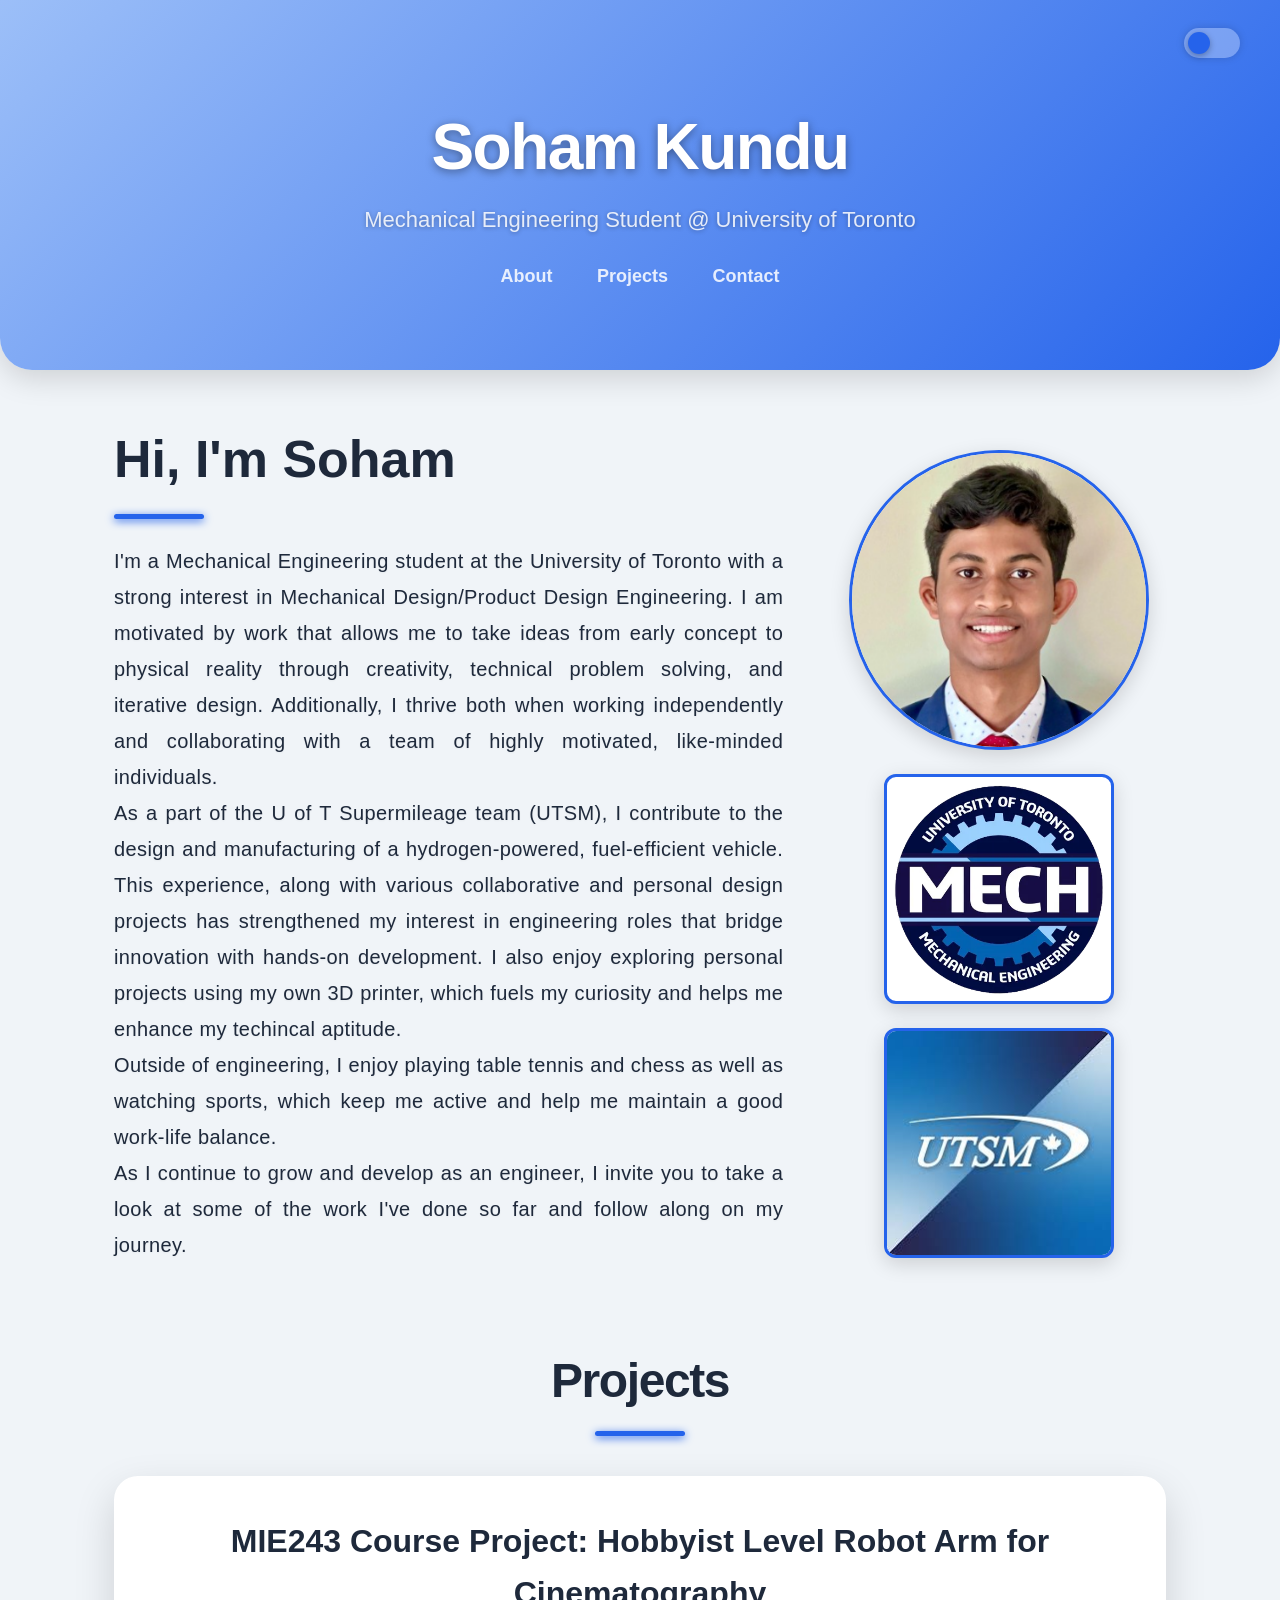
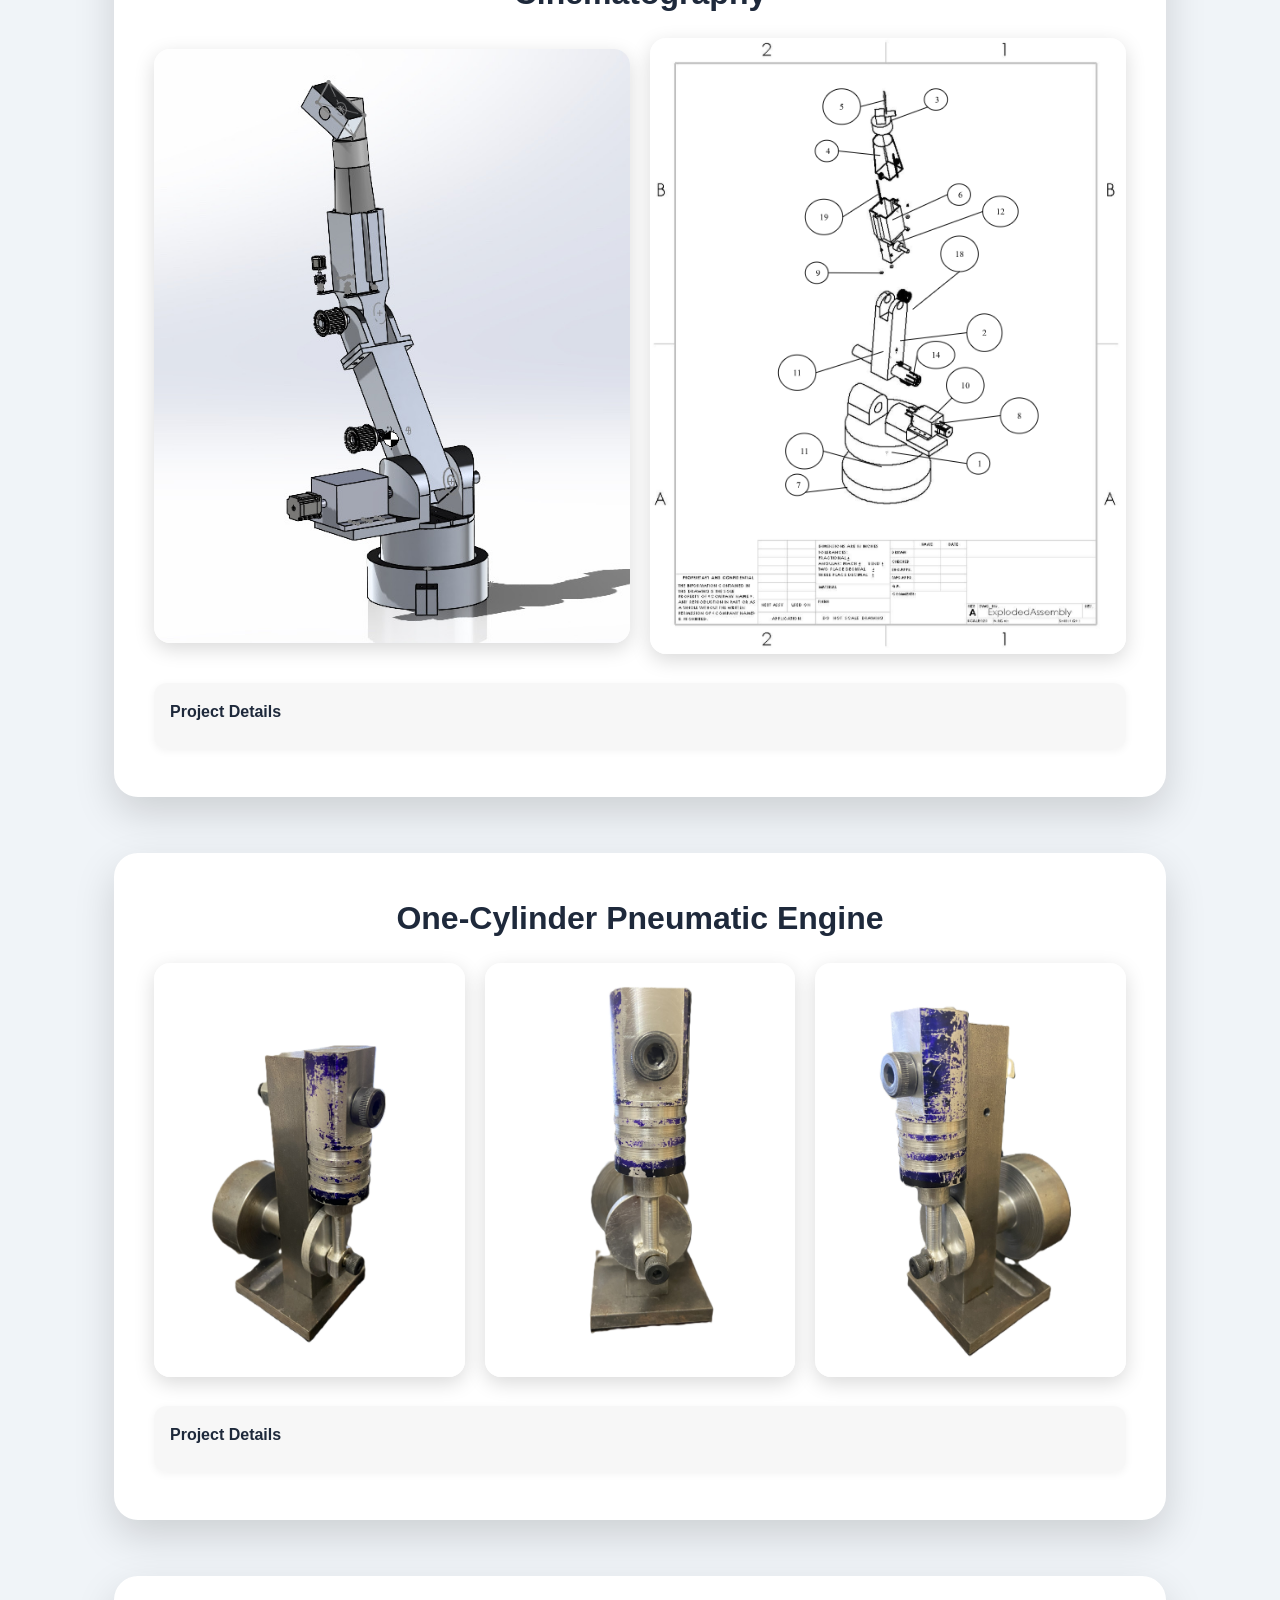
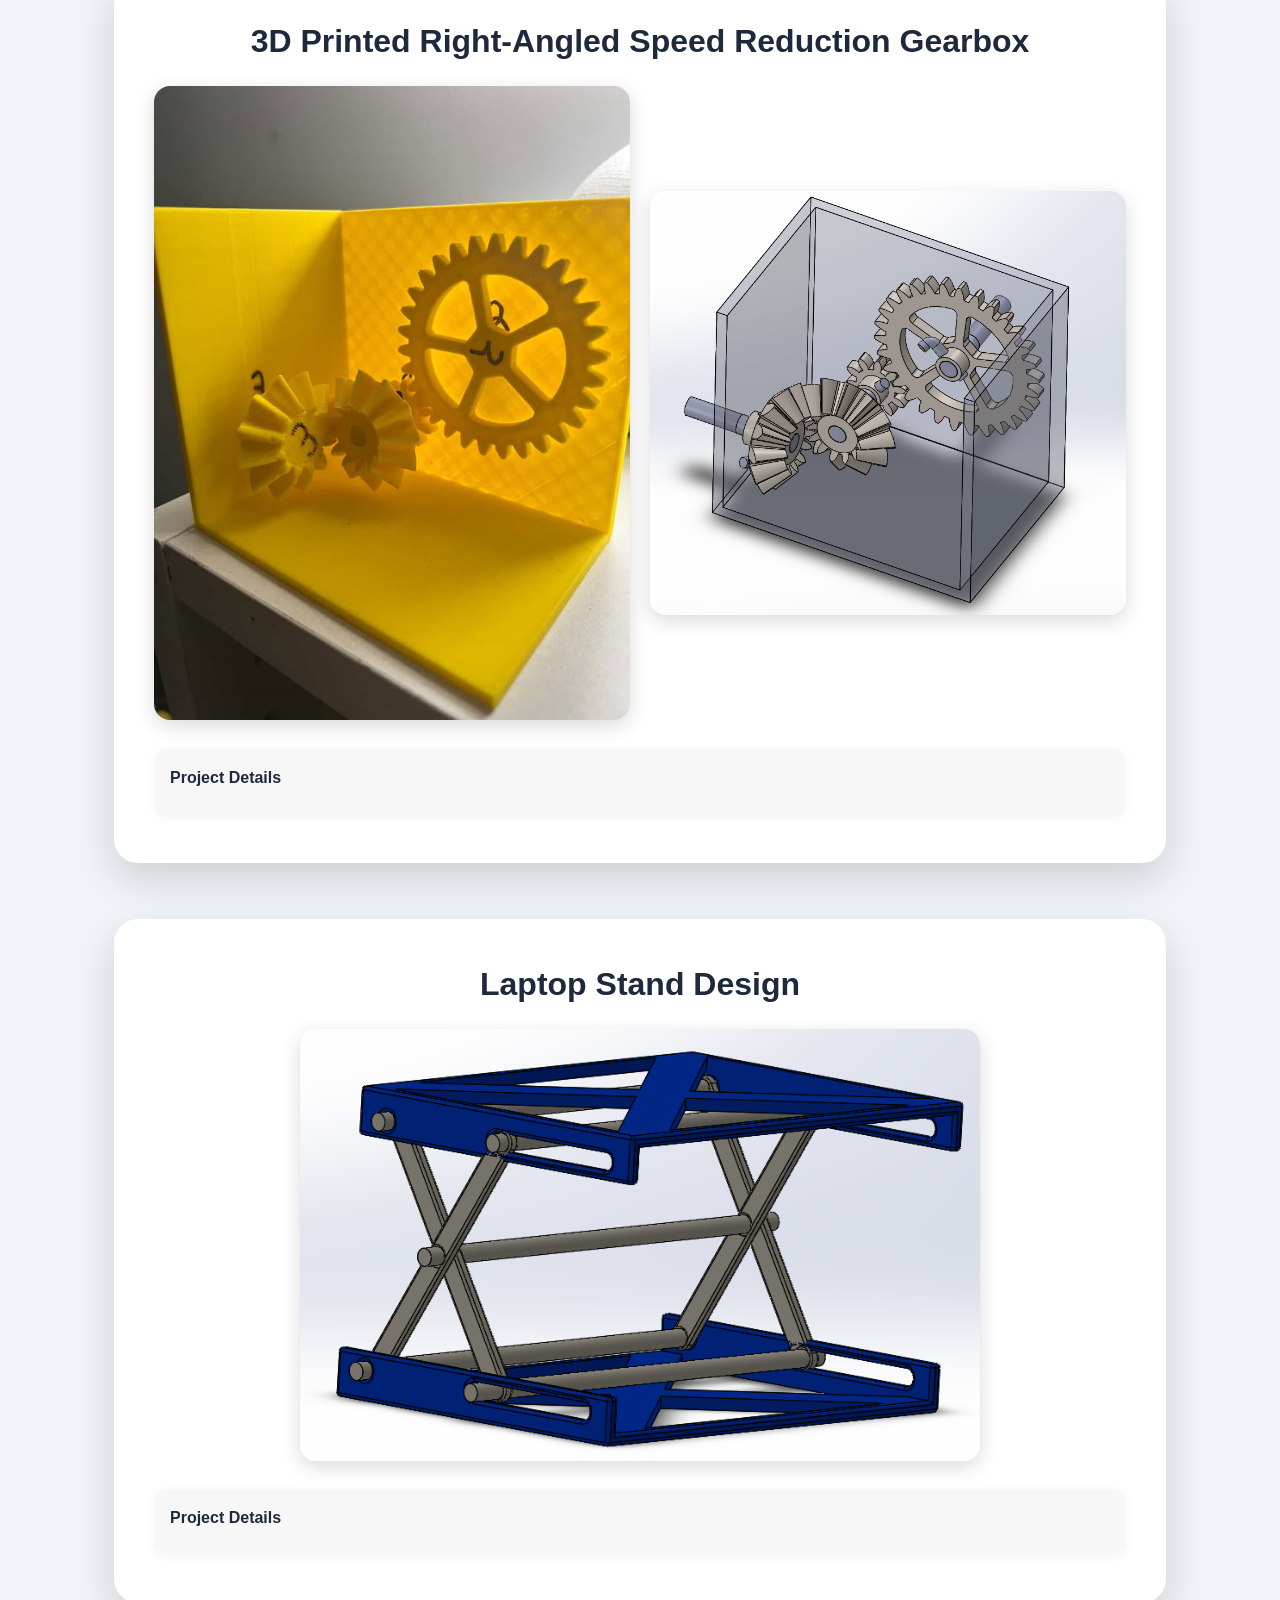
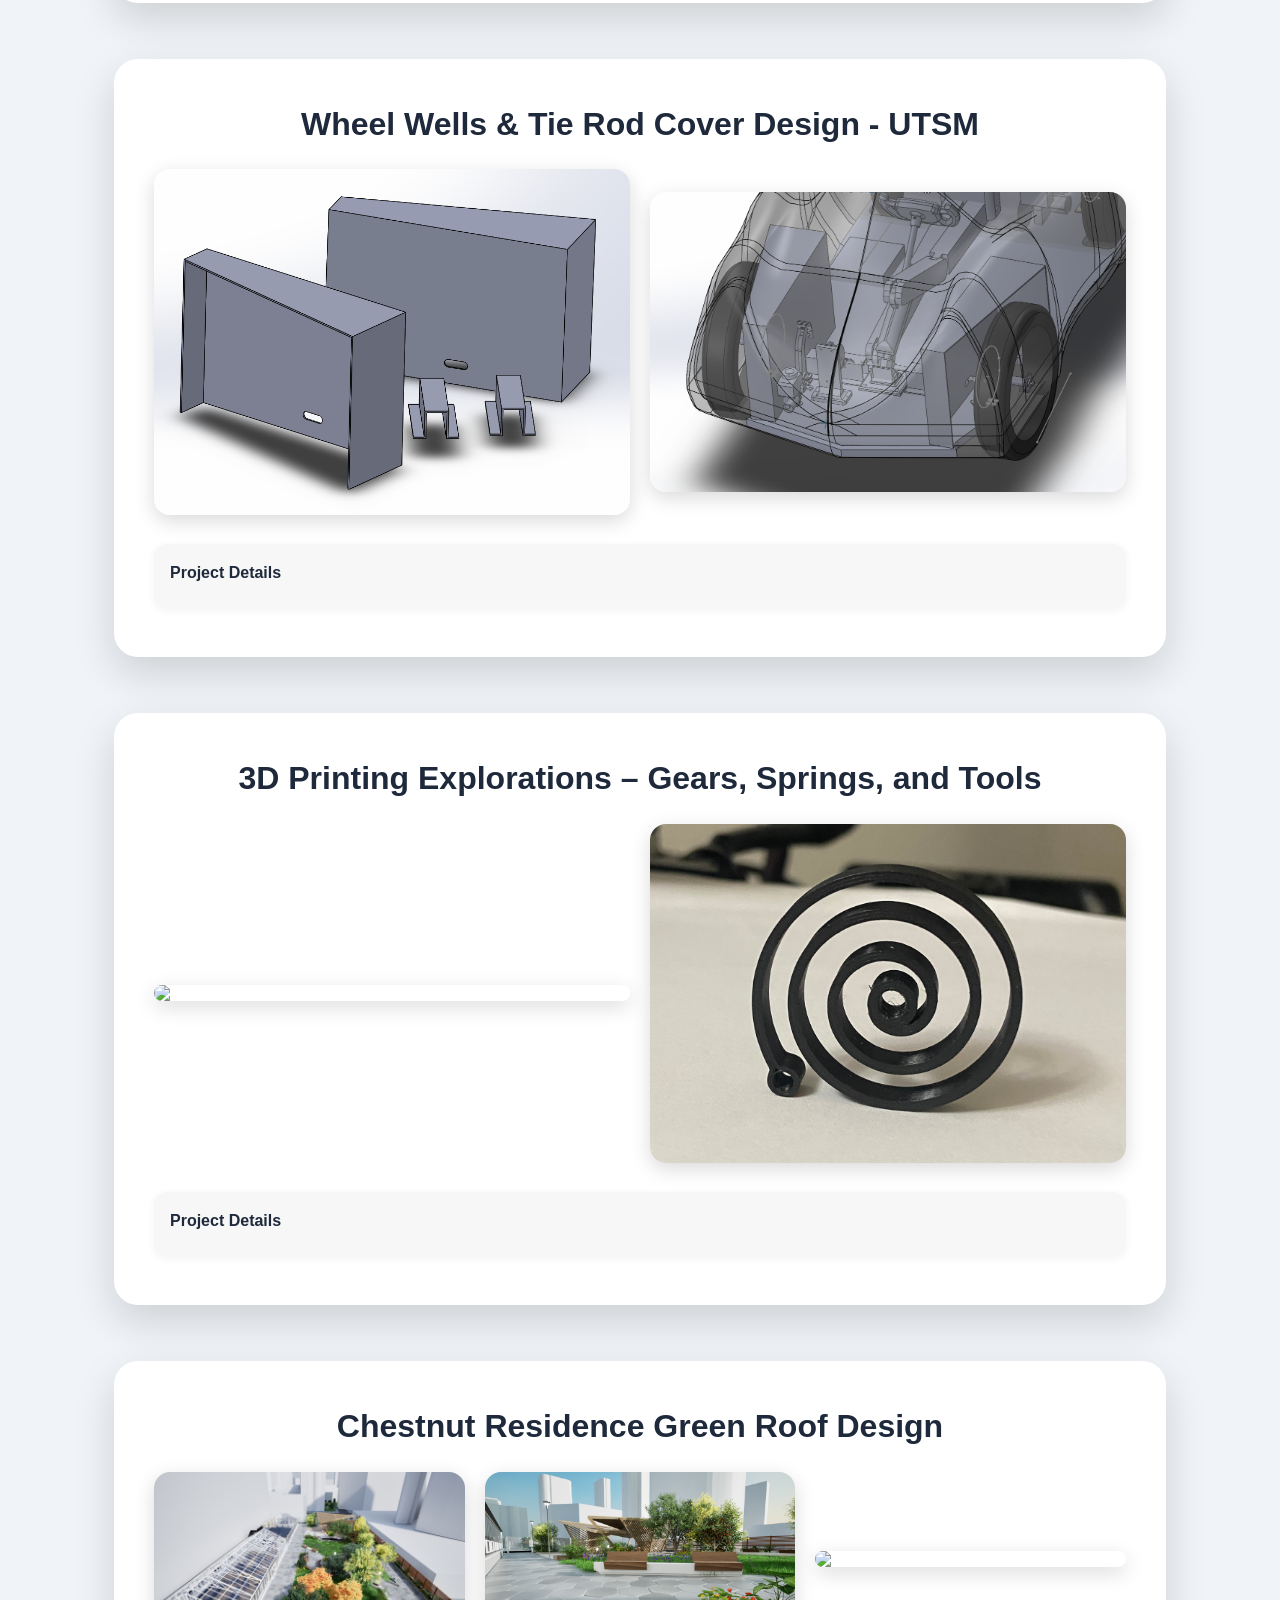
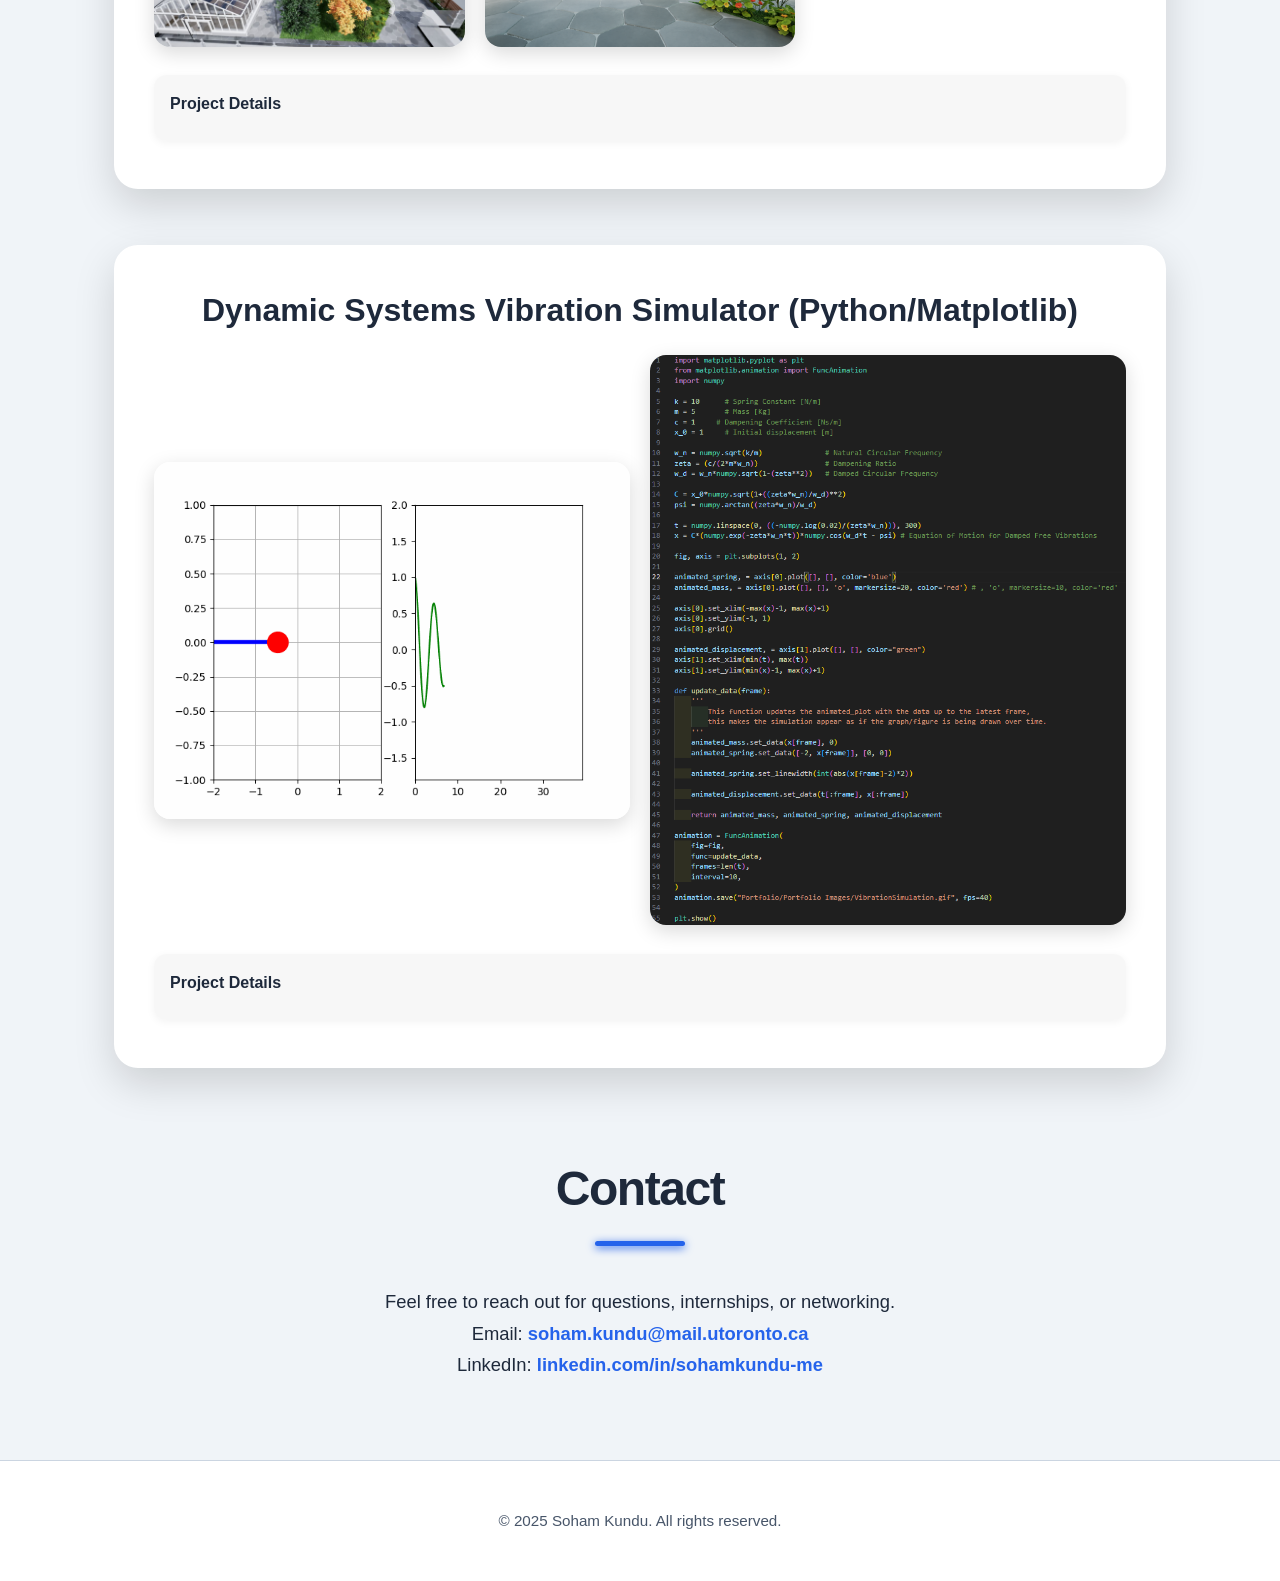
==== index.html @ 810c4c2d "updated descriptions" ====
<!DOCTYPE html>
<html lang="en">
<head>
    <meta charset="UTF-8" />
    <meta name="viewport" content="width=device-width, initial-scale=1" />
    <title>Soham's Portfolio</title>
    <link href="https://fonts.googleapis.com/css2?family=Inter:wght@400;600;700&display=swap"/>
    <link href="/style.css"rel="stylesheet">
</head>
<body>
    <header>
        <div class="toggle-container" role="button" aria-label="Toggle dark mode" tabindex="0" id="themeToggle">
            <div class="toggle-button">
                <div class="toggle-circle"></div>
            </div>
        </div>
        <h1>Soham Kundu</h1>
        <p>Mechanical Engineering Student @ University of Toronto</p>
        <nav>
            <a href="#about" tabindex="1">About</a>
            <a href="#projects" tabindex="2">Projects</a>
            <a href="#contact" tabindex="3">Contact</a>
        </nav>
    </header>

    <main>
        <section id="about">
            <div class="about-container">
                <div class="about-text">
                    <h2>Hi, I'm Soham</h2>
                    <p>
                        I'm a Mechanical Engineering student at the University of Toronto with a strong interest in Mechanical Design/Product Design Engineering. 
                        I am motivated by work that allows me to take ideas from early concept to physical reality through creativity, technical problem solving, and iterative design.
                        Additionally, I thrive both when working independently and collaborating with a team of highly motivated, like-minded individuals.
                    </p>
                    <p>
                        As a part of the U of T Supermileage team (UTSM), I contribute to the design and manufacturing of a hydrogen-powered, fuel-efficient vehicle. 
                        This experience, along with various collaborative and personal design projects has strengthened my interest in engineering roles that bridge innovation with hands-on development. 
                        I also enjoy exploring personal projects using my own 3D printer, which fuels my curiosity and helps me enhance my techincal aptitude.
                    </p>
                    <p>
                        Outside of engineering, I enjoy playing table tennis and chess as well as watching sports, which keep me active and help me maintain a good work-life balance.
                    </p>
                    <p>
                        As I continue to grow and develop as an engineer, I invite you to take a look at some of the work I've done so far and follow along on my journey.
                    </p>
                </div>
                <div class="about-image">
                    <div class="image-frame circular">
                        <img src="/Portfolio Images/ProfilePic.png">
                    </div>
                    <div class="image-frame square">
                        <img src="/Portfolio Images/Uoft_IMG.jpg">
                    </div>
                    <div class="image-frame square2">
                        <img src="/Portfolio Images/UTSM_Logo.jpg">
                    </div>
                </div>
            </div>
        </section>

        <section id="projects">
            <h2 class="section-title">Projects</h2>

            <article class="project">
                <h3>MIE243 Course Project: Hobbyist Level Robot Arm for Cinematography</h3>
                <!-- <h4 class="unfinshedProjects">(Work in Progress)</h4> -->
                <div class="project-images">
                    <img src="/Portfolio Images/RoboticArmCAD.JPG">
                    <img src="Portfolio Images/RoboticArm_AssemblyDrawing.png">
                </div>
                <details>
                    <summary>Project Details</summary>
                    <p>
                        This course project involved the complete conceptual development of a long-reach robotic arm designed for beginner cinematographers. Our team of five mechanical engineering students followed a full engineering design process that included benchmarking, specification development, concept generation, and analytical evaluation. During benchmarking, the team examined more than ten commercial robotic camera systems. We compared quantitative performance factors such as reach, payload, operating speed, and assembled weight. This work guided the creation of engineering specifications that included a minimum reach of 1.5 meters, a payload range of 3 to 7 kilograms, an assembled mass under 100 kilograms, an assembly time under 45 minutes, and a cost limit of 3000 dollars. These requirements ensured that the project remained realistic for our skill level and accessible for the intended user group.
                        <br><br>
                        With clear specifications in place, the team generated four candidate mechanical architectures that used different mechanical approaches. These approaches included belt drives, planetary gearboxes, linear actuators, telescoping arm segments, and wrist structures with gimbal-type joints. Each design was modeled and refined through torque calculations, mass estimation, and basic motion analysis. Joint 1 required a 75:1 planetary gearbox that provided 195 newton-meters of output torque. This value produced an angular acceleration of 5.9 radians per second squared for the 86.7 kilogram base. Joint 2 needed 450 newton-meters of torque after gearbox reduction to rotate a 36.9 kilogram arm segment with a moment of inertia of about 83 kilogram meter squared. Linear actuator requirements were also calculated using lead screw mechanics to confirm that the actuators could extend smoothly under load. These analytical steps allowed the team to identify which design elements were feasible within the cost and performance limits.
                        <br><br>
                        To select the final design, the team created a weighted Pugh Matrix that compared all four concepts to a benchmark robot. The comparison used criteria such as degrees of freedom, reach, payload capacity, motion speed, cost, weight, and assembly difficulty. Candidate Design 2 ranked the highest with a total score of plus six because it offered the best balance of reach, stability, portability, and cost performance. The final design combined the strongest elements from all concepts. It used the two-axis base and coordinated belt-driven joints from Design 2, the linear actuator arrangement from Designs 3 and 4, and lightweight brushless motors at the wrist to achieve precise camera control. The resulting six-joint structure supported more than 1.5 meters of reach and carried a 3 to 7 kilogram payload while remaining compatible with common household power.
                        <br><br>
                        Completing this project helped me progress toward the career goals described in the introduction. I want to work in fields that connect robotics, mechanical design, and real engineering applications. This project supported those goals by giving me experience with system-level design, mechanical analysis, component selection, and structured decision making. Designing a robotic arm from the ground up strengthened my ability to solve complex engineering problems and improved my teamwork and communication skills. These abilities are essential for future work in robotics and in broader engineering design roles.
                    </p>
                </details>
            </article>

            <article class="project">
                <h3>One-Cylinder Pneumatic Engine</h3>
                <div class="project-images">
                    <img src="/Portfolio Images/OneCylinderPneumaticEngine.jpg">
                    <img src="/Portfolio Images/OneCylinderPneumaticEngine_View2.jpg">
                    <img src="/Portfolio Images/OneCylinderPneumaticEngine_View3.jpg">
                </div>
                <details>
                    <summary>Project Details</summary>
                    <p>
                        I built a one-cylinder pneumatic engine as a precision machining and assembly project, which reflects my passion for mechanical design and turning conceptual ideas into functional products. 
                        For this project, I manufactured eight aluminum and steel components to professional engineering drawings using a manual mill, lathe, and drill press. 
                        The parts were finished to ±0.001 in tolerances and 32 µin Ra surfaces. 
                        They were then assembled with careful alignment and sealing techniques that were verified using dial indicators and micrometers. 
                        The completed engine was tested under 40–100 psi compressed air. It achieved stable operation at roughly 1,200 RPM and demonstrated airtight performance, smooth motion, and overall mechanical reliability. 
                        This project strengthened my interest in engineering roles that combine creative design with hands-on development.
                    </p>
                </details>
            </article>

            <article class="project">
                <h3>3D Printed Right-Angled Speed Reduction Gearbox</h3>
                <div class="project-images">
                    <img src="/Portfolio Images/Gearbox_3Dprinted.JPG">
                    <img src="/Portfolio Images/Gearbox_CAD.png">
                </div>
                <details>
                    <summary>Project Details</summary>
                    <p>
                        For this project, I worked as part of a four-person Mechanical Engineering team to design and build a fully 3D printed right angle gearbox that achieved a minimum 3:1 speed reduction. 
                        The input and output shafts had intersecting axes of rotation, and the design ensured smooth power transmission, proper gear meshing, and a compact and easy-to-assemble layout. 
                        I contributed to the mechanical design, created professional engineering drawings, and produced detailed design documentation to clearly communicate our decisions, calculations, and manufacturing considerations. 
                        After finalizing the base configuration, I added an offset between the input and output shafts to better replicate the functionality of the original part and expand the capabilities of the design. The completed gearbox was successfully 3D printed, assembled, and tested. 
                        It demonstrated reliable performance and validated the effectiveness of our collaborative design approach.
                    </p>
                </details>
            </article>

            <article class="project">
                <h3>Laptop Stand Design</h3>
                <!-- <h4 class="unfinshedProjects">(Work in Progress)</h4> -->
                <div class="project-images">
                    <img src="/Portfolio Images/LaptopStand_Concept.png">
                    <!-- <img src=".png"> -->
                </div>
                <details>
                    <summary>Project Details</summary>
                    <p>
                        For this project, I designed an adjustable laptop stand with the goal of improving ergonomics and usability while keeping the structure lightweight and efficient to manufacture. 
                        I created the CAD model in SolidWorks and optimized the geometry to provide strength and stability while minimizing material usage. 
                        The stand includes a slot and sliding mechanism that allows adjustment to different heights. This ensures flexibility of use while maintaining airflow around the laptop. 
                        I carefully defined tolerances for the sliding components to ensure smooth motion and precise fit, taking 3D printing constraints into account. 
                        The next steps for this project include optimizing the design for my printer’s build volume, running FEA simulations to assess performance under load, and adding grooves to the slot mechanism to prevent unintentional collapse.
                    </p>
                </details>
            </article>

            <article class="project">
                <h3>Wheel Wells & Tie Rod Cover Design - UTSM</h3>
                <div class="project-images">
                    <img src="/Portfolio Images/UTSM-WheelWells-TieRodCovers_IMG.png">
                    <img src="/Portfolio Images/In-Car_UTSM-WheelWells-TieRodCovers_IMG.png">
                </div>
                <details>
                    <summary>Project Details</summary>
                    <p>
                        As part of the University of Toronto Supermileage Team’s Mechanical team, I designed two aerodynamic wheel wells and two tie rod covers and integrated them into the full CAD assembly in SolidWorks. 
                        I measured the available space for these components in SolidWorks and accounted for their full range of motion to ensure that the design covered the wheels and tie rods throughout every stage of a turn. 
                        My focus was on meeting regulatory requirements while maintaining proper clearances and alignment within the larger assembly. 
                        This process improved the structural fit of the design and supported the aerodynamic efficiency of the vehicle. 
                        It also gave me meaningful experience working with large-scale CAD models and collaborating within a complex design workflow.
                    </p>
                </details>
            </article>

            <article class="project">
                <h3>3D Printing Explorations – Gears, Springs, and Tools</h3>
                <div class="project-images">
                    <img src="/Portfolio Images/3D-printed-Gears.png">
                    <img src="/Portfolio Images/3D-printed-spiral-spring.png">
                </div>
                <details>
                    <summary>Project Details</summary>
                    <p>
                        This project is an ongoing exploration of <b>3D printing</b> as I familiarize myself with my first <b>printer</b>. To build a foundation, I have been creating a variety of <b>sample parts</b> for <b>learning</b> and <b>testing</b> purposes, which has helped me better understand <b>tolerancing</b>, <b>slicer settings</b>, and how parameters such as <b>infill density</b> and <b>layer height</b> affect <b>print time</b>.
                    </p>
                    <p>
                        One of my first test parts was a <b>spiral spring</b>, which I used to study the <b>flexibility of PLA</b> and evaluate how easily printed parts can bend. This experiment will help me optimize future <b>spring designs</b>. I also designed and printed a simple <b>spur gear mechanism</b> to understand how <b>tolerancing in SolidWorks</b> translates into physical parts. Using a <b>0.3 mm tolerance</b>, I found that the larger gear fit the base more smoothly than the smaller one, likely because the <b>printer nozzle</b> had to make sharper turns during the smaller gear’s print. After lightly filing the base, the smaller gear achieved the same smooth motion as the larger one.
                    </p>
                    <p>
                        These early projects have given me valuable insights into both the technical and practical aspects of <b>additive manufacturing</b>, and this section will continue to grow as I print more <b>complex parts</b> and experiment with new ideas.
                    </p>
                </details>
            </article>

            <!-- <article class="project">
                <h3>Exploring Simulation Software - SolidWorks Simulations</h3>
                <div class="project-images">
                    <img src=".png">
                    <img src=".png">
                </div>
                <details>
                    <summary>Project Details</summary>
                    <p>
                        Lorem ipsum dolor sit amet, consectetur adipiscing elit. Vestibulum scelerisque dolor id sem vehicula, nec congue lorem viverra. Nam in bibendum mauris. Morbi placerat velit quis lorem gravida, id imperdiet mauris egestas. Morbi varius sodales tortor, vitae fermentum erat lobortis ut. Curabitur fringilla id justo non tincidunt. Proin condimentum purus at sem luctus, et pretium ligula congue. Cras ultricies sagittis justo, ac condimentum eros commodo at. Vivamus tincidunt justo vitae porttitor pretium. Integer sed finibus quam.
                    </p>
                </details>
            </article> -->

            <article class="project">
                <h3>Chestnut Residence Green Roof Design</h3>
                <div class="project-images">
                    <img src="/Portfolio Images/ESP2_CAD_Design.jpg">
                    <img src="/Portfolio Images/ESP2_CAD_Design2.png">
                    <img src="/Portfolio Images/ESP2_CAD_Design3.png">
                </div>
                <details>
                    <summary>Project Details</summary>
                    <p>
                        The <b>Hanging Gardens of Chestnut</b> was a conceptual <b>green roof design</b> for the 3rd-floor rooftop of <b>Chestnut Residence</b>, a dorm with over 1,100 students. 
                        The goal was to make the rooftop a safe, welcoming, and visually appealing space that could be used year-round, while also improving <b>energy efficiency</b> by reducing <b>heat loss</b>. 
                        This redesign was projected to save about <b>$12,000 annually</b> on HVAC costs, giving the client a 0.5% to 2% return on investment.
                    </p>
                    <p>
                        I worked with a team of five engineers, and together we spent countless hours researching, modeling, and evaluating over 50 design concepts using <b>Excel</b> and <b>AutoCAD</b>. 
                        After narrowing them down, we developed a high-feasibility <b>green roof plan</b> that balanced both functionality and efficiency.
                    </p>
                    <p>
                        My role also involved conducting client interviews and technical scoping sessions to make sure we captured the client’s vision. 
                        I helped turn those insights into a detailed <b>70+ page concept design specification</b> that fit within the budget and code requirements. 
                        Finally, I presented our proposal, along with a slide deck, to the Engineering Manager and department executives, and our design was approved to move forward into the <b>implementation feasibility study</b>.
                    </p>
                    <p class="projectDate">
                        This project was completed in:  April 2025
                    </p>
                </details>
            </article>

            <article class="project">
                <h3>Dynamic Systems Vibration Simulator (Python/Matplotlib)</h3>
                <div class="project-images">
                    <img src="/Portfolio Images/VibrationSimulation.gif">
                    <img src="/Portfolio Images/VibrationSimulationCode.png">
                </div>
                <details>
                    <summary>Project Details</summary>
                    <p>
                        The first-year <b>Dynamics</b> course taught me more than just the fundamentals of physics behind moving objects. 
                        After learning about moving particles, systems of particles, rigid bodies, and linkages, I found <b>vibrations</b> particularly intriguing. 
                        Although this was an exciting new concept, I struggled to visualize the connection between vibrations and <b>differential equations</b>, specifically how vibrations are modeled using them. 
                        I realized that my understanding of the material would improve if I had a program where I could manipulate different conditions and variables of a vibration and see both a visual representation of the motion and the differential equation that describes it. 
                        After some research, I came across a few resources where others had created similar tools. Inspired by those, I developed an <b>animation</b> using <b>Matplotlib</b> and <b>Python</b>, where I can input a differential equation and see both a vibrating particle on a spring and a simultaneous graph of the equation.
                    </p>    
                    <p>
                        Since this provides a basic understanding of simple vibrations involving only one spring, my next step for the project would be to expand it to more advanced scenarios, such as multiple springs positioned at different angles. 
                        Adding this feature, where vibrations are influenced by several sources and factors, would allow users to explore more complex problems and support deeper learning about vibrations and differential equations.
                    </p>
                    <p class="projectDate">This project was completed in:  March 2025</p>
                </details>
            </article>

        </section>

        <section class="contact" id="contact">
            <h2 class="section-title">Contact</h2>
            <p>Feel free to reach out for questions, internships, or networking.</p>
            <p>Email: <a href="mailto:soham.kundu@mail.utoronto.ca">soham.kundu@mail.utoronto.ca</a></p>
            <p>LinkedIn: <a href="https://www.linkedin.com/in/sohamkundu-me" target="_blank">linkedin.com/in/sohamkundu-me</a></p>
        </section>
    </main>

    <footer>
        <p>&copy; 2025 Soham Kundu. All rights reserved.</p>
    </footer>

    <script src="scripts.js"></script>
</body>
</html>
---- style.css ----
html {
    scroll-behavior: smooth;
}

:root {
    --bg: #f0f4f8;
    --text: #1e293b;
    --card-bg: #ffffff;
    --header-bg: linear-gradient(135deg, #9cbff8, #2563eb);
    --subtext: #475569;
    --border: #cbd5e1;
    --accent: #2563eb;
    --shadow: rgba(0, 0, 0, 0.15);
}

[data-theme="dark"] {
    --bg: #0f172a;
    --text: #e0e7ff;
    --card-bg: #1e293b;
    --header-bg: linear-gradient(135deg, #2563eb, #001a55);
    --subtext: #94a3b8;
    --border: #334155;
    --accent: #60a5fa;
    --shadow: rgba(0, 0, 0, 0.6);
}

* {
    box-sizing: border-box;
    margin: 0;
    padding: 0;
}

body {
    font-family: 'Inter', sans-serif;
    background: var(--bg);
    color: var(--text);
    transition: background 0.3s ease, color 0.3s ease;
    line-height: 1.6;
    min-height: 100vh;
    display: flex;
    flex-direction: column;
}

header {
    background: var(--header-bg);
    padding: 6rem 2rem 5rem;
    text-align: center;
    position: relative;
    box-shadow: 0 8px 30px var(--shadow);
    border-bottom-left-radius: 2rem;
    border-bottom-right-radius: 2rem;
    color: #ffffff;
}

header h1 {
    font-size: 4rem;
    font-weight: 900;
    letter-spacing: -1.5px;
    margin-bottom: 0.25rem;
    text-shadow: 0 2px 10px rgba(0,0,0,0.4);
}

header p {
    font-size: 1.375rem;
    font-weight: 500;
    color: rgba(255,255,255,0.85);
    text-shadow: 0 1px 4px rgba(0,0,0,0.3);
    margin-bottom: 1.5rem;
}

.toggle-container {
    position: absolute;
    top: 1.75rem;
    right: 2.5rem;
    user-select: none;
}

.toggle-button {
    width: 56px;
    height: 30px;
    background: rgba(255,255,255,0.3);
    border-radius: 9999px;
    display: flex;
    align-items: center;
    padding: 4px;
    cursor: pointer;
    transition: background 0.3s;
    box-shadow: 0 0 8px rgba(0,0,0,0.15);
    position: relative;
}

.toggle-button:hover {
    background: rgba(255,255,255,0.45);
}

.toggle-circle {
    width: 22px;
    height: 22px;
    background: var(--accent);
    border-radius: 50%;
    transition: transform 0.4s cubic-bezier(0.4, 0, 0.2, 1);
    box-shadow: 0 2px 6px rgba(0,0,0,0.3);
}

[data-theme="dark"] .toggle-circle {
    transform: translateX(26px);
    background: #93c5fd;
    box-shadow: 0 0 10px #93c5fd;
}

nav {
    text-align: center;
    margin-top: 1rem;
    user-select: none;
}

nav a {
    margin: 0 1.25rem;
    color: rgba(255,255,255,0.85);
    font-weight: 600;
    font-size: 1.125rem;
    text-decoration: none;
    position: relative;
    padding-bottom: 4px;
    transition: color 0.3s;
}

nav a::after {
    content: '';
    position: absolute;
    width: 0;
    height: 3px;
    bottom: 0;
    left: 0;
    background: var(--accent);
    transition: width 0.3s ease;
    border-radius: 2px;
}

nav a:hover,
nav a:focus {
    color: #fff;
}

nav a:hover::after, nav a:focus::after {
    width: 100%;
}

main {
    flex-grow: 1;
    max-width: 1100px;
    margin: 3rem auto 5rem;
    padding: 0 1.5rem;
    width: 100%;
}

section {
    margin-bottom: 5rem;
}

.section-title {
    font-size: 3rem;
    font-weight: 900;
    margin-bottom: 2.5rem;
    text-align: center; /* Projects titles stay centered */
    color: var(--text);
    position: relative;
    letter-spacing: -0.03em;
}

.section-title::after {
    content: '';
    display: block;
    width: 90px;
    height: 5px;
    background: var(--accent);
    margin: 0.75rem auto 0;
    border-radius: 3px;
    box-shadow: 0 2px 8px var(--accent);
}

#about p {
    max-width: 1500px;
    margin: 0 auto;
    font-size: 1.25rem;
    line-height: 1.8;
    color: var(--text);
    letter-spacing: 0.02em;
    text-align: justify;
    text-shadow: 0 1px 2px rgba(0,0,0,0.05);
    font-weight: 500;
    transition: color 0.3s ease;
}

[data-theme="dark"] #about p {
    color: var(--subtext);
    text-shadow: none;
}

/* Hi, I'm Soham About Section */
.about-container {
    display: flex;
    gap: 3rem;
    align-items: flex-start;
    flex-wrap: wrap;
    max-width: 1200px;
    margin: 0 auto 5rem;
}

.about-text {
    flex: 2;
    min-width: 300px;
}

.about-text h2 {
    font-size: 3.25rem; /* Prominent title */
    font-weight: 900;
    margin-bottom: 1.5rem;
    text-align: left; /* Left-align on desktop */
    color: var(--text);
}

/* Keep blue bar under this title */
.about-text h2::after {
    content: '';
    display: block;
    width: 90px;
    height: 5px;
    background: var(--accent);
    margin: 0.75rem 0 0;
    border-radius: 3px;
    box-shadow: 0 2px 8px var(--accent);
}

.about-image {
    flex: 1;
    min-width: 250px;
    display: flex;
    flex-direction: column;
    align-items: center;
    gap: 1.5rem; /* space between circular and square frames */
    margin-top: 2rem; /* move frames slightly lower */
}

.image-frame {
    width: 100%;
    max-width: 300px;
    aspect-ratio: 1 / 1;
    background-color: var(--card-bg);
    border: 3px solid var(--accent);
    display: flex;
    justify-content: center;
    align-items: center;
    text-align: center;
    color: var(--subtext);
    font-weight: bold;
    box-shadow: 0 6px 20px var(--shadow);
    overflow: hidden;
}

/* Circular frame */
.image-frame.circular {
    border-radius: 50%;
}

.image-frame.circular img{
    width: 122%;
}

/* Square frame */
.image-frame.square {
    border-radius: 12px;
    max-width: 230px;
}

.image-frame.square img{
    width: 95%;
}

.image-frame.square2 {
    border-radius: 12px;
    max-width: 230px;
}

.image-frame.square2 img{
    width: 100%;
}

/* Responsive adjustments */
@media (max-width: 768px) {
    .about-container {
        flex-direction: column;
        gap: 2rem;
    }

    .about-image, .about-text {
        min-width: 100%;
    }

    .about-text h2 {
        text-align: center; /* Centered on mobile */
        font-size: 2.75rem;
    }

    .about-image {
        margin-top: 0;
    }
}

/* Projects */
.project {
    background: var(--card-bg);
    border-radius: 1.5rem;
    box-shadow: 0 16px 40px var(--shadow);
    padding: 2.5rem 2.5rem 3rem;
    margin-bottom: 3.5rem;
    transition: transform 0.3s ease, box-shadow 0.3s ease;
    animation: fadeInUp 0.7s ease forwards;
    opacity: 0;
    transform: translateY(20px);
}

.project:nth-child(1) { animation-delay: 0.1s; }
.project:nth-child(2) { animation-delay: 0.3s; }
.project:nth-child(3) { animation-delay: 0.5s; }

.project:hover {
    transform: translateY(-8px);
    box-shadow: 0 30px 60px var(--shadow);
}

.project h3 {
    font-size: 2rem;
    font-weight: 800;
    margin-bottom: 1.2rem;
    color: var(--text);
    text-align: center; /* Keep project titles centered */
}

@media (max-width: 1024px) {
    .project h3 {
        font-size: 1.75rem;
    }
}

@media (max-width: 768px) {
    .project h3 {
        font-size: 1.5rem;
    }
}

@media (max-width: 480px) {
    .project h3 {
        font-size: 1.25rem;
    }
}

.project p {
    font-size: 1.125rem;
    color: var(--subtext);
    line-height: 1.5;
    margin-bottom: 1.8rem;
}

.project-images {
    display: grid;
    grid-template-columns: repeat(auto-fit, minmax(250px, 1fr));
    gap: 1.25rem;
    margin-bottom: 1.8rem;
    align-items: center;
}

.project-images img {
    width: 100%;
    height: auto;
    border-radius: 1rem;
    object-fit: cover;
    box-shadow: 0 6px 20px var(--shadow);
}

.project-images:has(img:only-child) {
    display: flex;
    justify-content: center;
    align-items: center;
}

.project-images:has(img:only-child) img {
    width: 70%;
    max-width: 800px;
}

.contact {
    text-align: center;
    color: var(--text);
    font-size: 1.15rem;
    max-width: 650px;
    margin: 0 auto;
    line-height: 1.7;
}

.contact a {
    color: var(--accent);
    font-weight: 700;
    text-decoration: none;
    transition: color 0.3s;
}

.contact a:hover, .contact a:focus {
    color: #1e40af;
    text-decoration: underline;
}

footer {
    text-align: center;
    padding: 3rem 1rem;
    font-size: 0.95rem;
    color: var(--subtext);
    border-top: 1px solid var(--border);
    background: var(--card-bg);
    user-select: none;
}

@keyframes fadeInUp {
    to {
        opacity: 1;
        transform: translateY(0);
    }
}

@media (max-width: 768px) {
    header h1 {
        font-size: 2.75rem;
    }
    header p {
        font-size: 1.1rem;
    }
    nav a {
        font-size: 1rem;
        margin: 0 0.8rem;
    }
    .section-title {
        font-size: 2.25rem;
    }
    main {
        margin: 2rem auto 3rem;
        padding: 0 1rem;
    }
}

details {
    cursor: pointer;
    font-size: 1rem;
    background-color: rgba(0, 0, 0, 0.03);
    border-radius: 12px;
    padding: 1rem;
    margin-top: 1rem;
    box-shadow: 0 2px 8px rgba(0, 0, 0, 0.05);
}

[data-theme="dark"] details{
    background-color: #00000045;
    box-shadow: #00000045;
}

[data-theme="dark"] details[open]{
    background-color: #00000045;
}

summary {
    font-weight: 600;
    margin-bottom: 0.5rem;
    list-style: none;
    outline: none;
}

summary::-webkit-details-marker {
    display: none;
}

details[open] {
    background-color: rgba(0, 0, 0, 0.06);
}

.projectDate{
    font-weight: bold;
}

.unfinshedProjects{
    text-align: center;
    font-size: x-large;
    font-weight: bold;
    color: blue;
    margin-bottom: 1%;
}
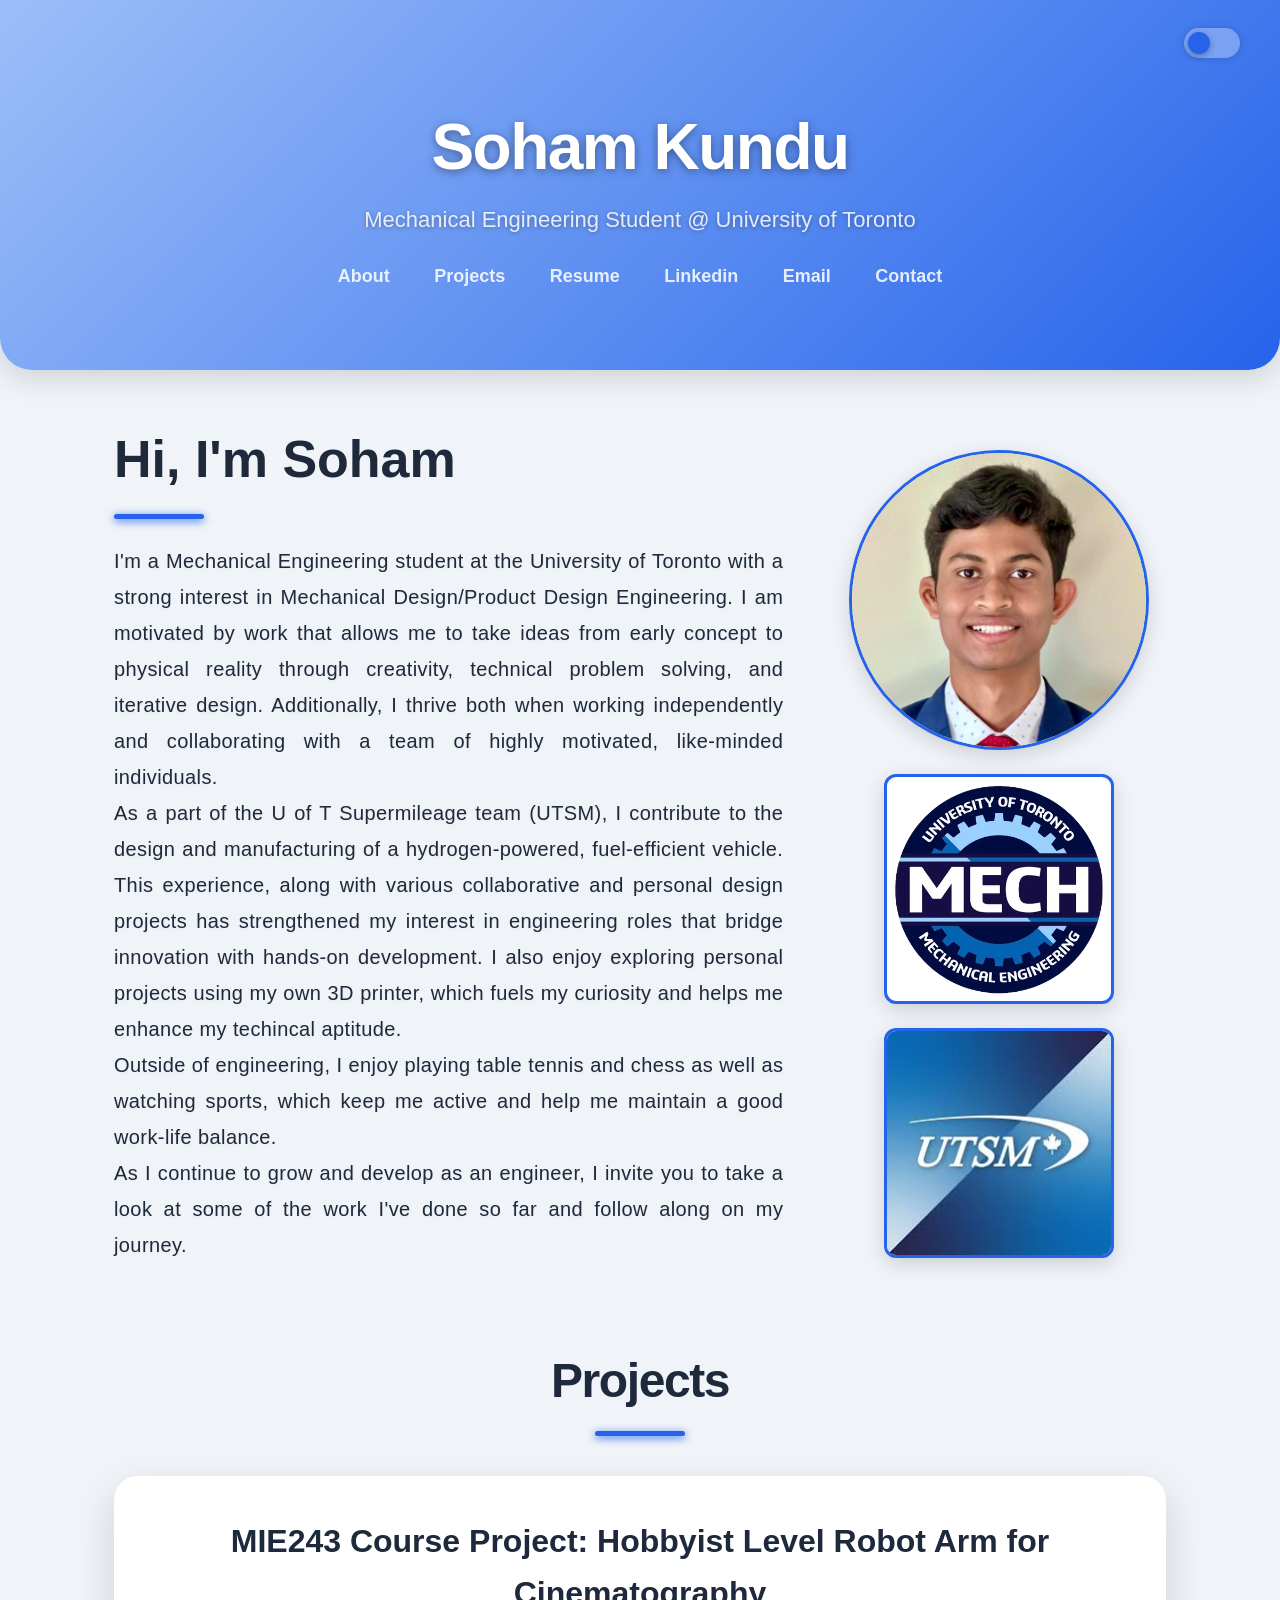
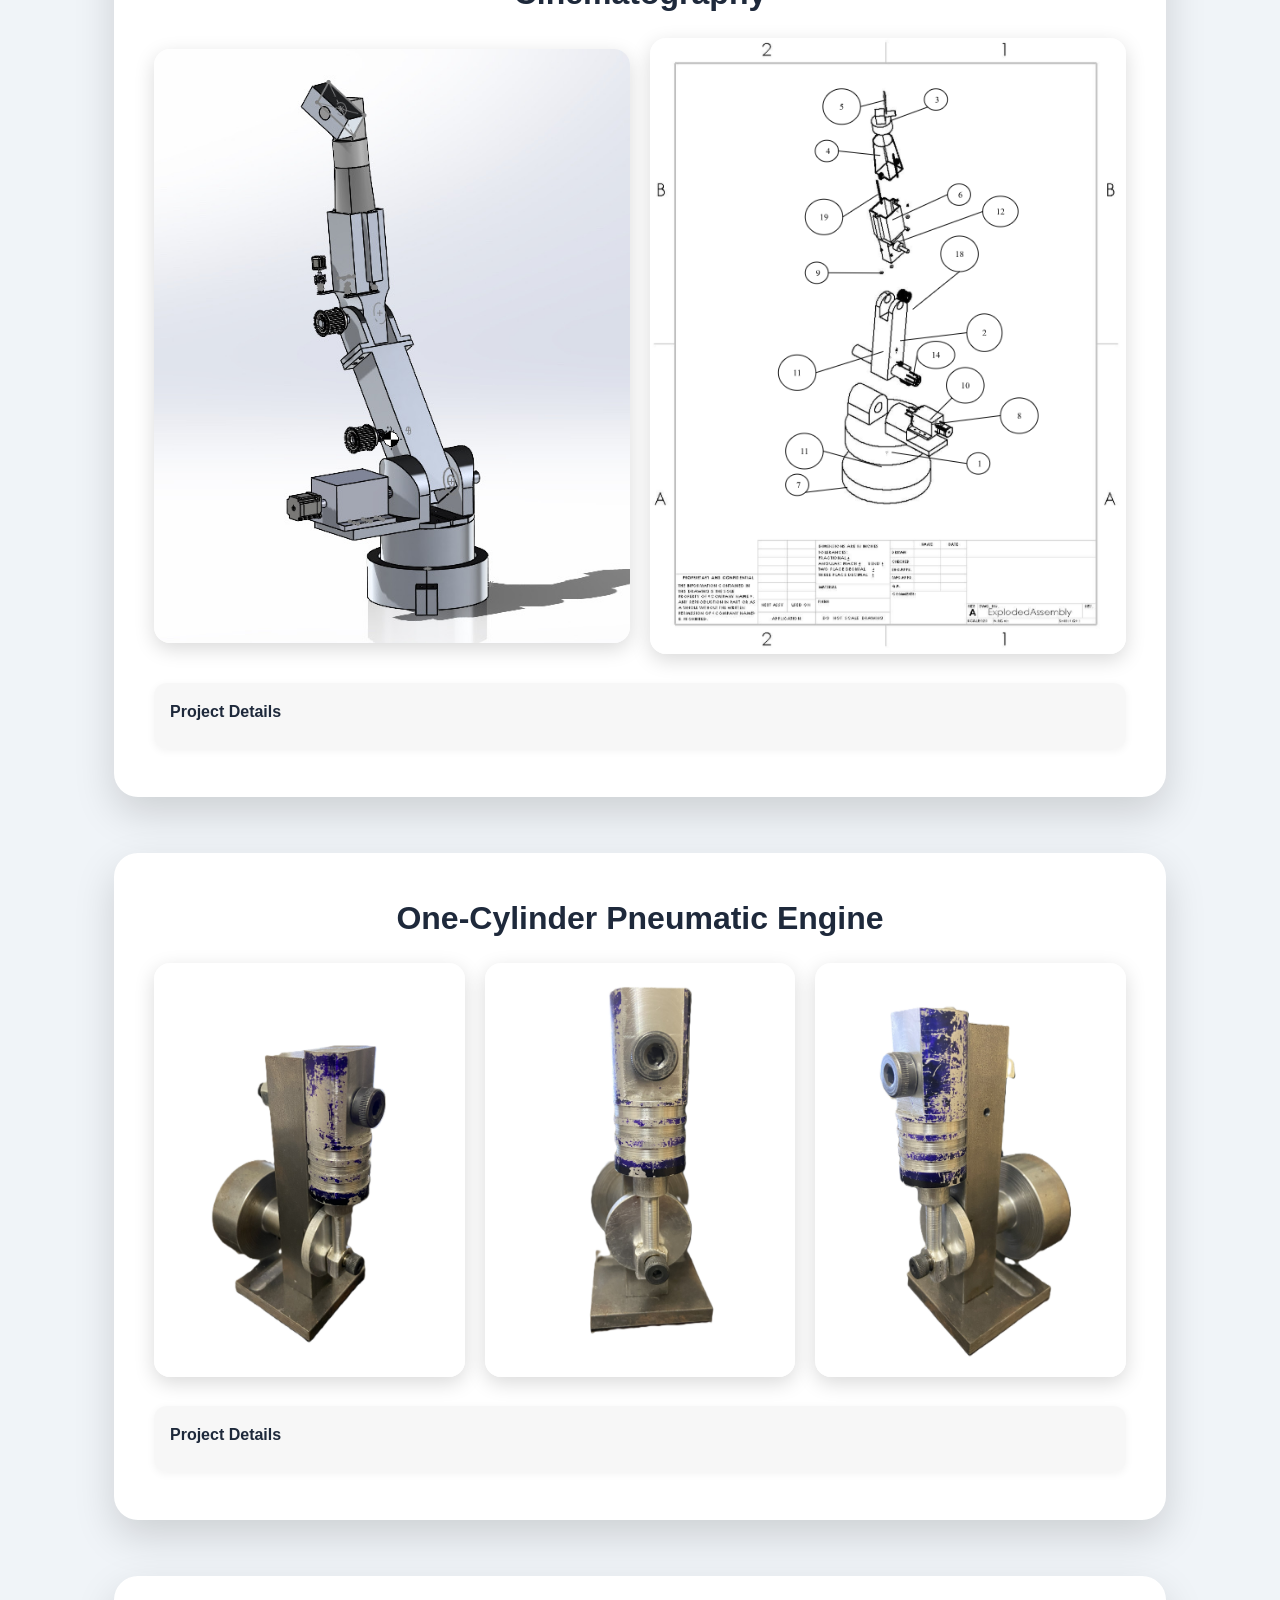
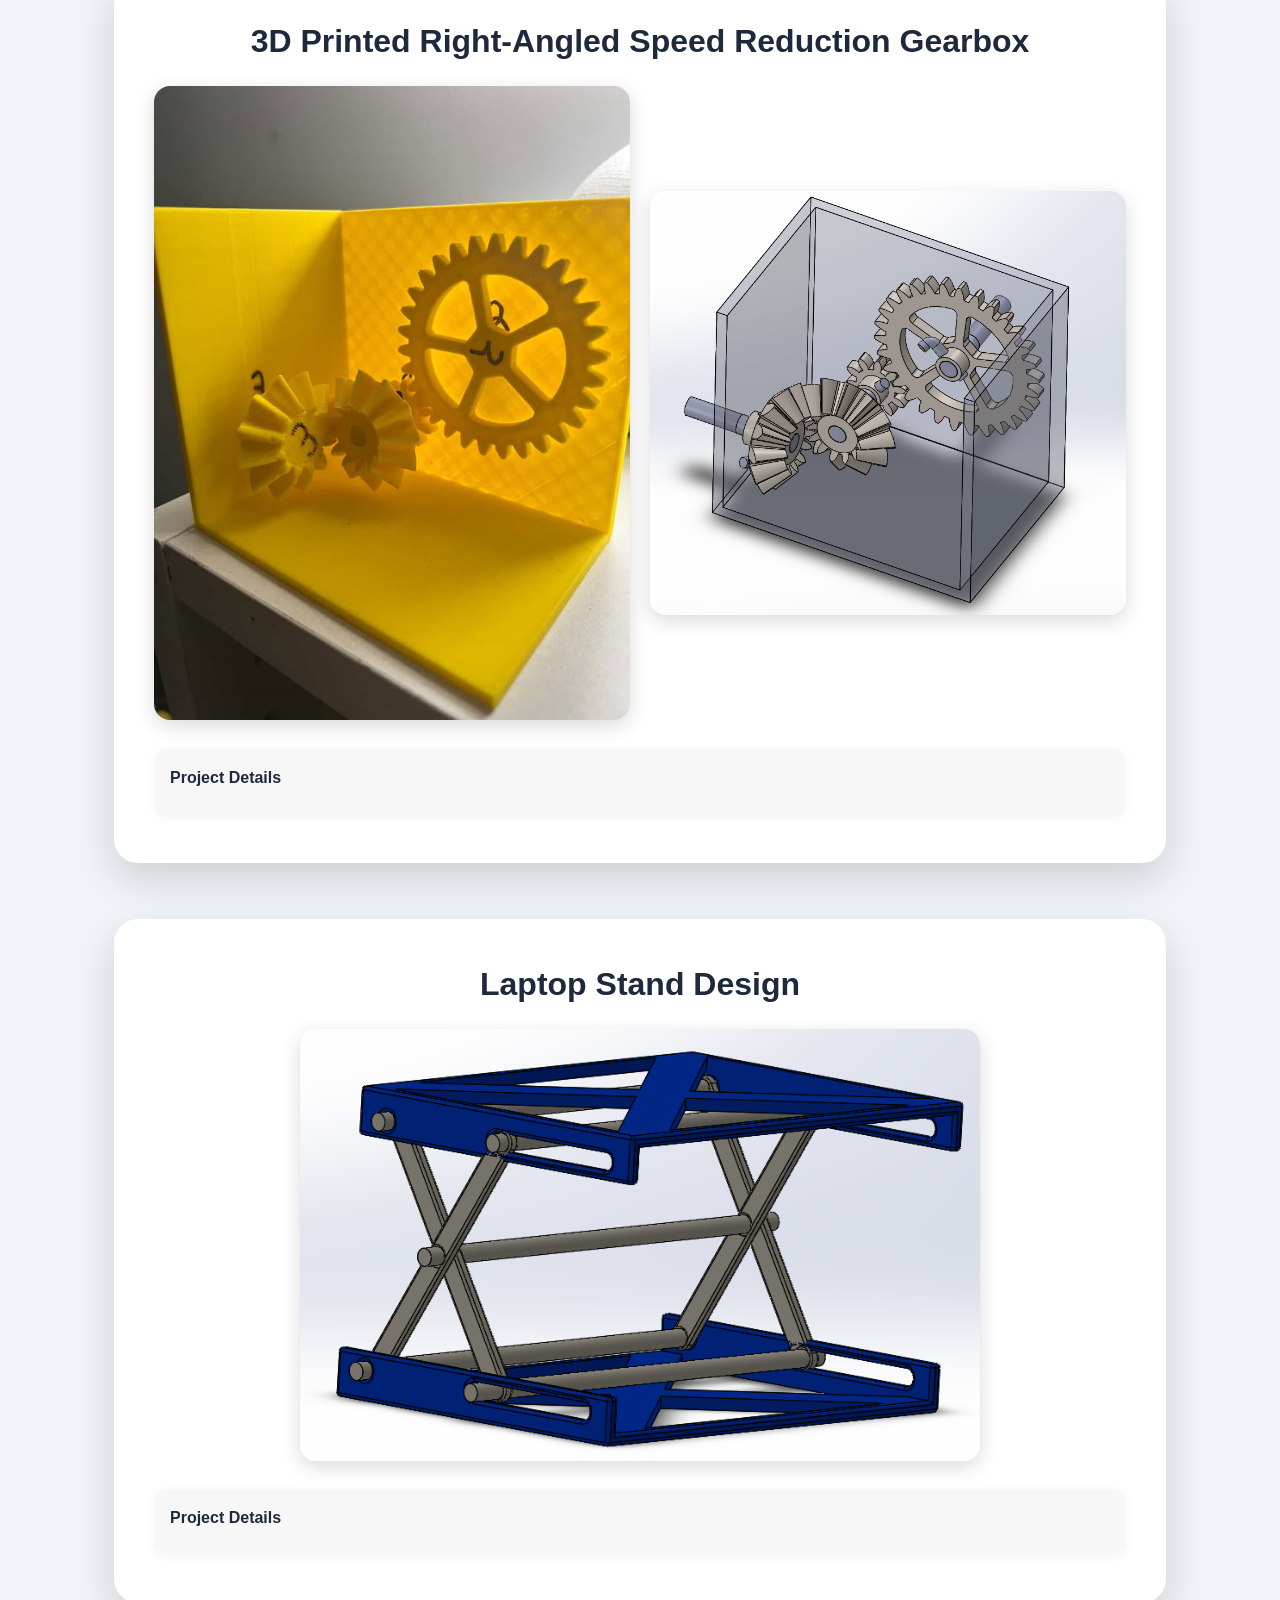
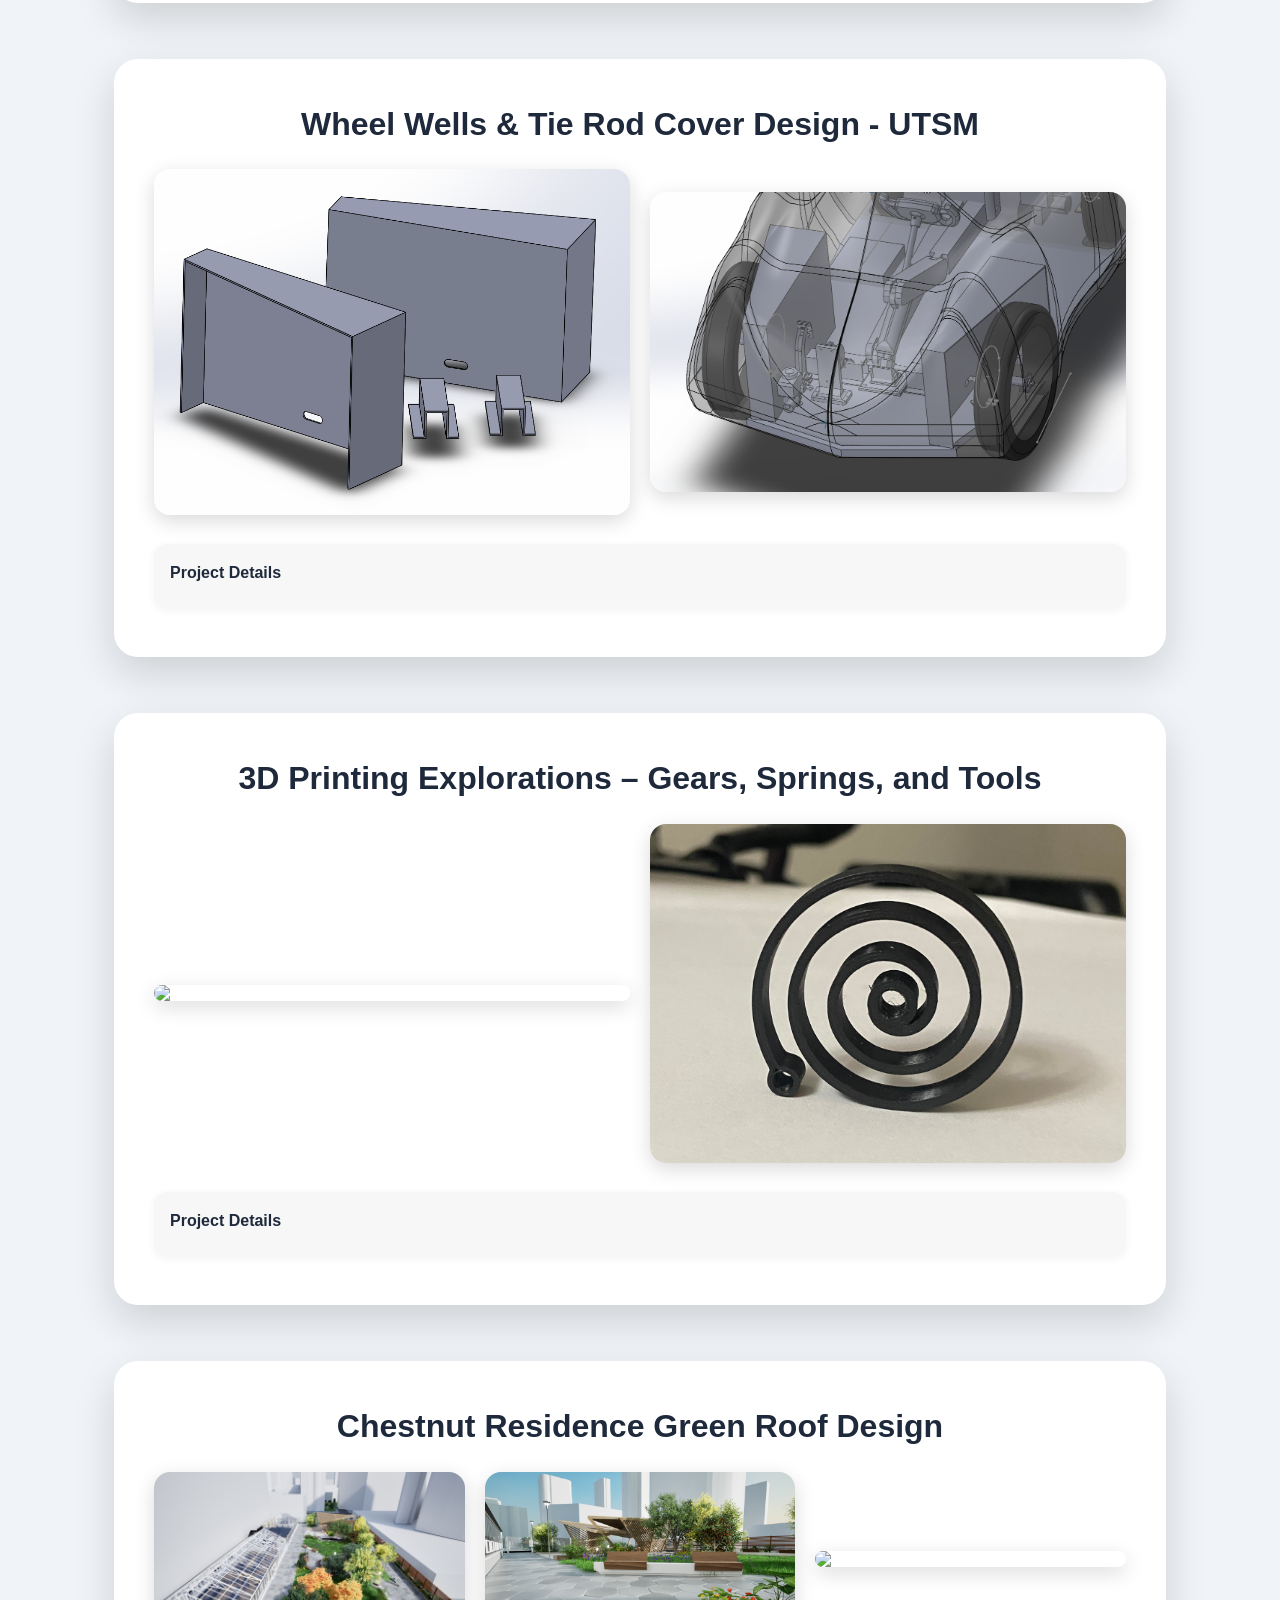
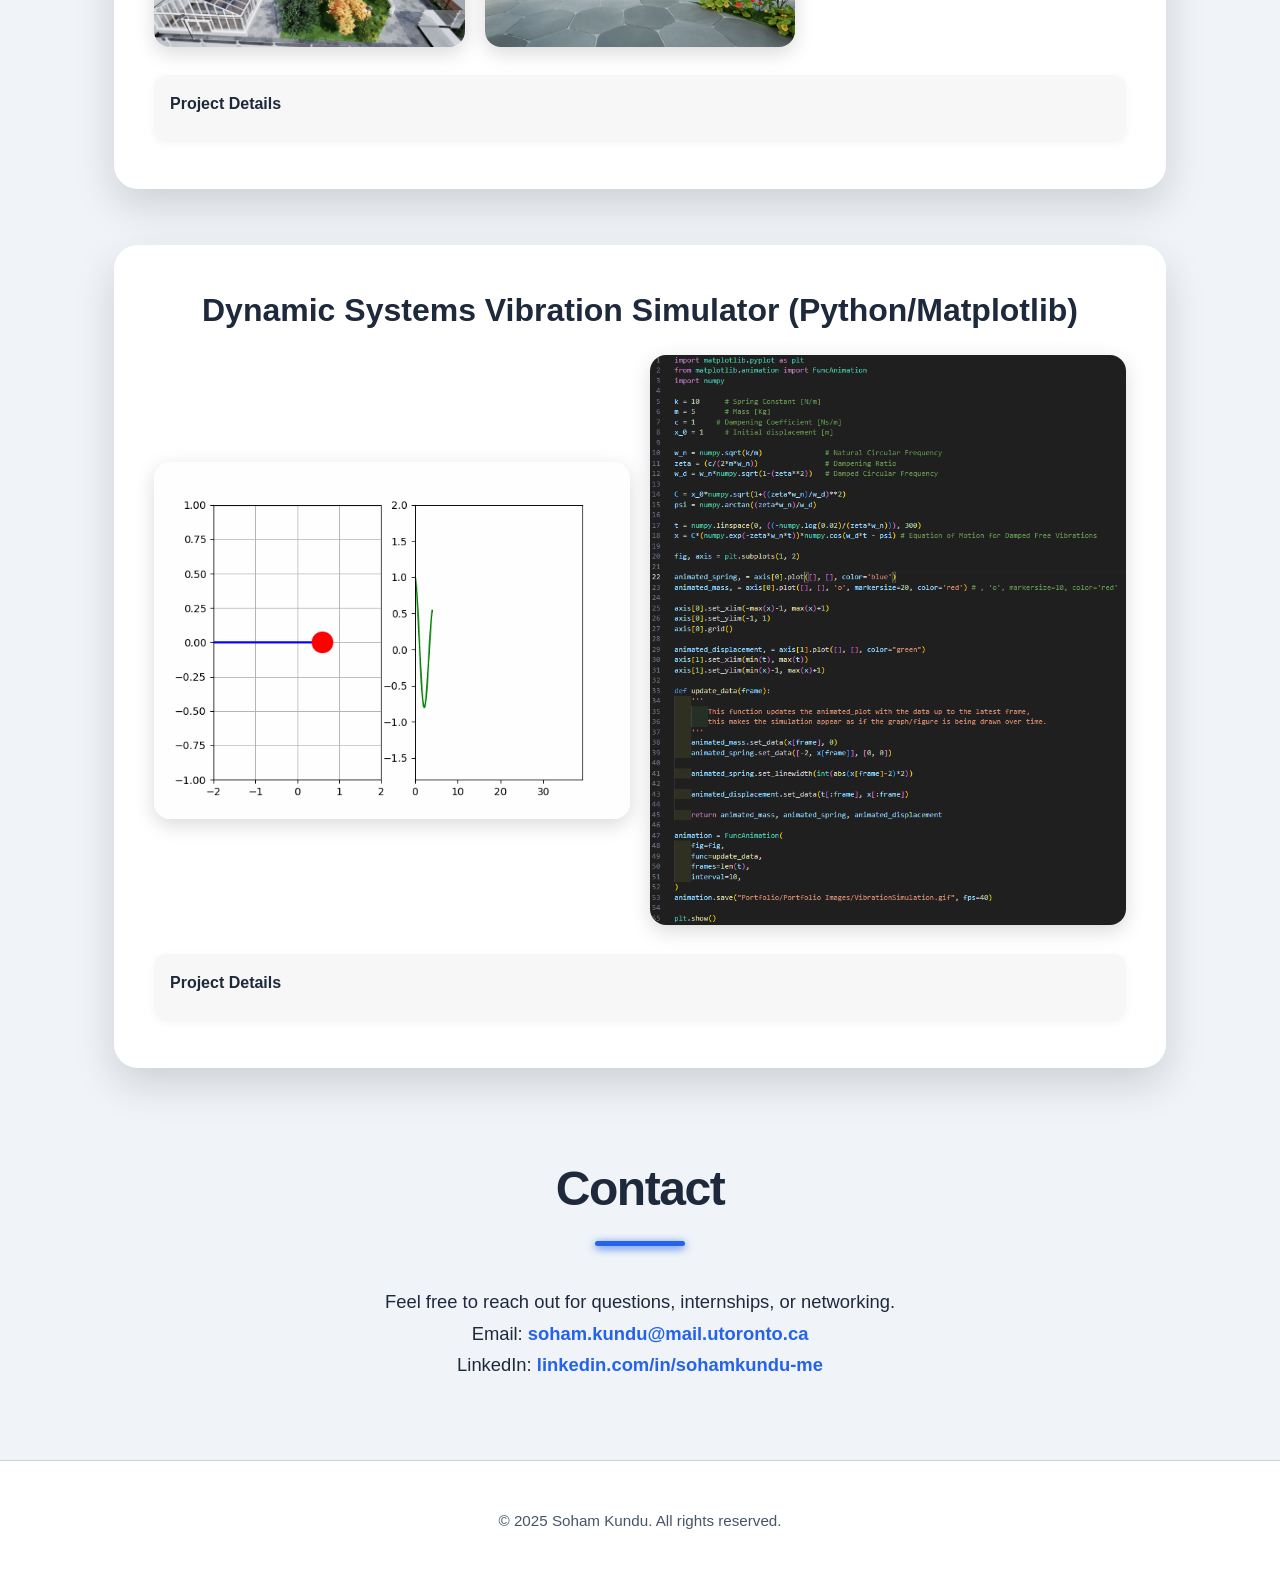
==== commit f53ebbbb: "Added resume option" ====
--- a/index.html
+++ b/index.html
@@ -19,6 +19,9 @@
         <nav>
             <a href="#about" tabindex="1">About</a>
             <a href="#projects" tabindex="2">Projects</a>
+            <a href="/Portfolio Images/Soham_Kundu_Resume.pdf" target="_blank">Resume</a>
+            <a href="https://www.linkedin.com/in/sohamkundu-me" target="_blank">Linkedin</a>
+            <a href="mailto:soham.kundu@mail.utoronto.ca">Email</a>
             <a href="#contact" tabindex="3">Contact</a>
         </nav>
     </header>
@@ -72,13 +75,34 @@
                 <details>
                     <summary>Project Details</summary>
                     <p>
-                        This course project involved the complete conceptual development of a long-reach robotic arm designed for beginner cinematographers. Our team of five mechanical engineering students followed a full engineering design process that included benchmarking, specification development, concept generation, and analytical evaluation. During benchmarking, the team examined more than ten commercial robotic camera systems. We compared quantitative performance factors such as reach, payload, operating speed, and assembled weight. This work guided the creation of engineering specifications that included a minimum reach of 1.5 meters, a payload range of 3 to 7 kilograms, an assembled mass under 100 kilograms, an assembly time under 45 minutes, and a cost limit of 3000 dollars. These requirements ensured that the project remained realistic for our skill level and accessible for the intended user group.
+                        This course project involved the complete conceptual development of a long-reach robotic arm designed for beginner cinematographers. 
+                        Our team of five mechanical engineering students followed a full engineering design process that included benchmarking, specification development, concept generation, and analytical evaluation. 
+                        During benchmarking, the team examined more than ten commercial robotic camera systems. 
+                        We compared quantitative performance factors such as reach, payload, operating speed, and assembled weight. 
+                        This work guided the creation of engineering specifications that included a minimum reach of 1.5 meters, a payload range of 3 to 7 kilograms, an assembled mass under 100 kilograms, an assembly time under 45 minutes, and a cost limit of 3000 dollars. 
+                        These requirements ensured that the project remained realistic for our skill level and accessible for the intended user group.
                         <br><br>
-                        With clear specifications in place, the team generated four candidate mechanical architectures that used different mechanical approaches. These approaches included belt drives, planetary gearboxes, linear actuators, telescoping arm segments, and wrist structures with gimbal-type joints. Each design was modeled and refined through torque calculations, mass estimation, and basic motion analysis. Joint 1 required a 75:1 planetary gearbox that provided 195 newton-meters of output torque. This value produced an angular acceleration of 5.9 radians per second squared for the 86.7 kilogram base. Joint 2 needed 450 newton-meters of torque after gearbox reduction to rotate a 36.9 kilogram arm segment with a moment of inertia of about 83 kilogram meter squared. Linear actuator requirements were also calculated using lead screw mechanics to confirm that the actuators could extend smoothly under load. These analytical steps allowed the team to identify which design elements were feasible within the cost and performance limits.
+                        With clear specifications in place, the team generated four candidate mechanical architectures that used different mechanical approaches. 
+                        These approaches included belt drives, planetary gearboxes, linear actuators, telescoping arm segments, and wrist structures with gimbal-type joints. 
+                        Each design was modeled and refined through torque calculations, mass estimation, and basic motion analysis. 
+                        Joint 1 required a 75:1 planetary gearbox that provided 195 newton-meters of output torque. 
+                        This value produced an angular acceleration of 5.9 radians per second squared for the 86.7 kilogram base. 
+                        Joint 2 needed 450 newton-meters of torque after gearbox reduction to rotate a 36.9 kilogram arm segment with a moment of inertia of about 83 kilogram meter squared. 
+                        Linear actuator requirements were also calculated using lead screw mechanics to confirm that the actuators could extend smoothly under load. 
+                        These analytical steps allowed the team to identify which design elements were feasible within the cost and performance limits.
                         <br><br>
-                        To select the final design, the team created a weighted Pugh Matrix that compared all four concepts to a benchmark robot. The comparison used criteria such as degrees of freedom, reach, payload capacity, motion speed, cost, weight, and assembly difficulty. Candidate Design 2 ranked the highest with a total score of plus six because it offered the best balance of reach, stability, portability, and cost performance. The final design combined the strongest elements from all concepts. It used the two-axis base and coordinated belt-driven joints from Design 2, the linear actuator arrangement from Designs 3 and 4, and lightweight brushless motors at the wrist to achieve precise camera control. The resulting six-joint structure supported more than 1.5 meters of reach and carried a 3 to 7 kilogram payload while remaining compatible with common household power.
+                        To select the final design, the team created a weighted Pugh Matrix that compared all four concepts to a benchmark robot. 
+                        The comparison used criteria such as degrees of freedom, reach, payload capacity, motion speed, cost, weight, and assembly difficulty. 
+                        Candidate Design 2 ranked the highest with a total score of plus six because it offered the best balance of reach, stability, portability, and cost performance. 
+                        The final design combined the strongest elements from all concepts. 
+                        It used the two-axis base and coordinated belt-driven joints from Design 2, the linear actuator arrangement from Designs 3 and 4, and lightweight brushless motors at the wrist to achieve precise camera control. 
+                        The resulting six-joint structure supported more than 1.5 meters of reach and carried a 3 to 7 kilogram payload while remaining compatible with common household power.
                         <br><br>
-                        Completing this project helped me progress toward the career goals described in the introduction. I want to work in fields that connect robotics, mechanical design, and real engineering applications. This project supported those goals by giving me experience with system-level design, mechanical analysis, component selection, and structured decision making. Designing a robotic arm from the ground up strengthened my ability to solve complex engineering problems and improved my teamwork and communication skills. These abilities are essential for future work in robotics and in broader engineering design roles.
+                        Completing this project helped me progress toward the career goals described in the introduction. 
+                        I want to work in fields that connect robotics, mechanical design, and real engineering applications. 
+                        This project supported those goals by giving me experience with system-level design, mechanical analysis, component selection, and structured decision making. 
+                        Designing a robotic arm from the ground up strengthened my ability to solve complex engineering problems and improved my teamwork and communication skills. 
+                        These abilities are essential for future work in robotics and in broader engineering design roles.
                     </p>
                 </details>
             </article>
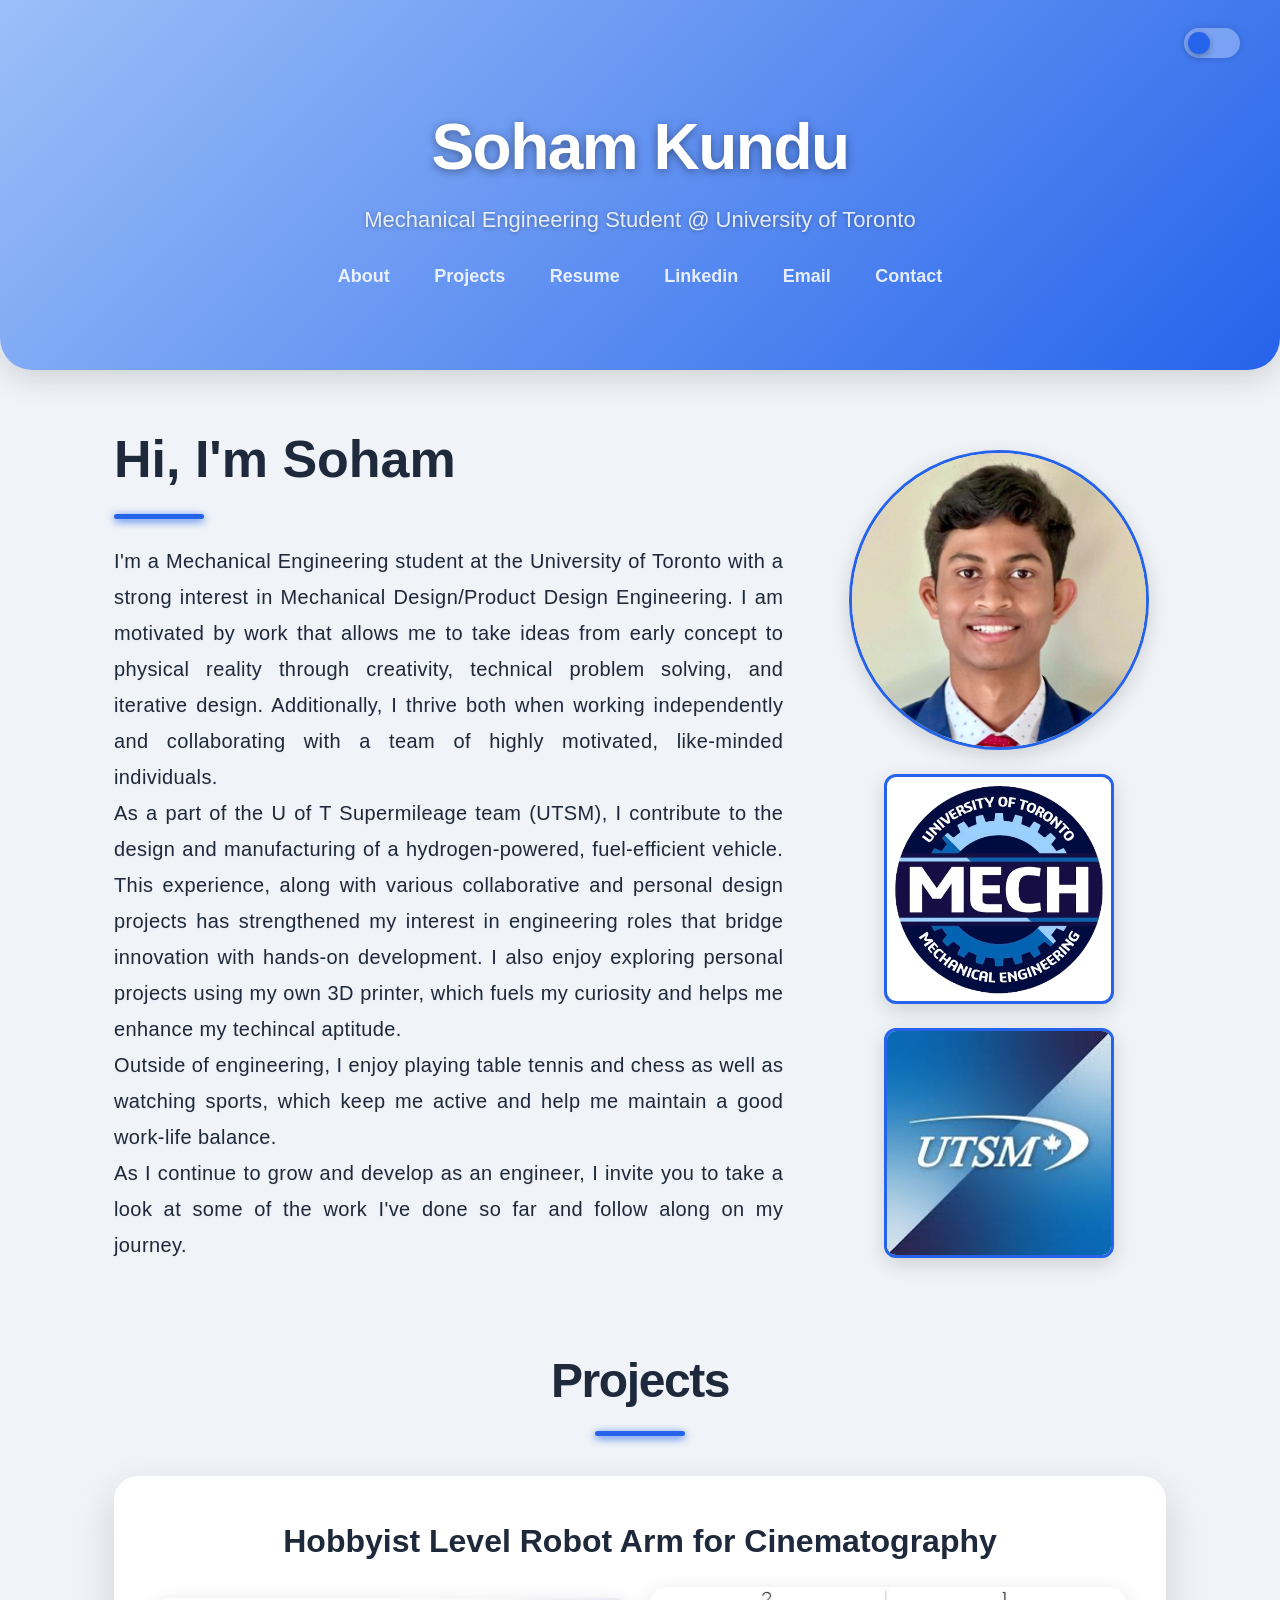
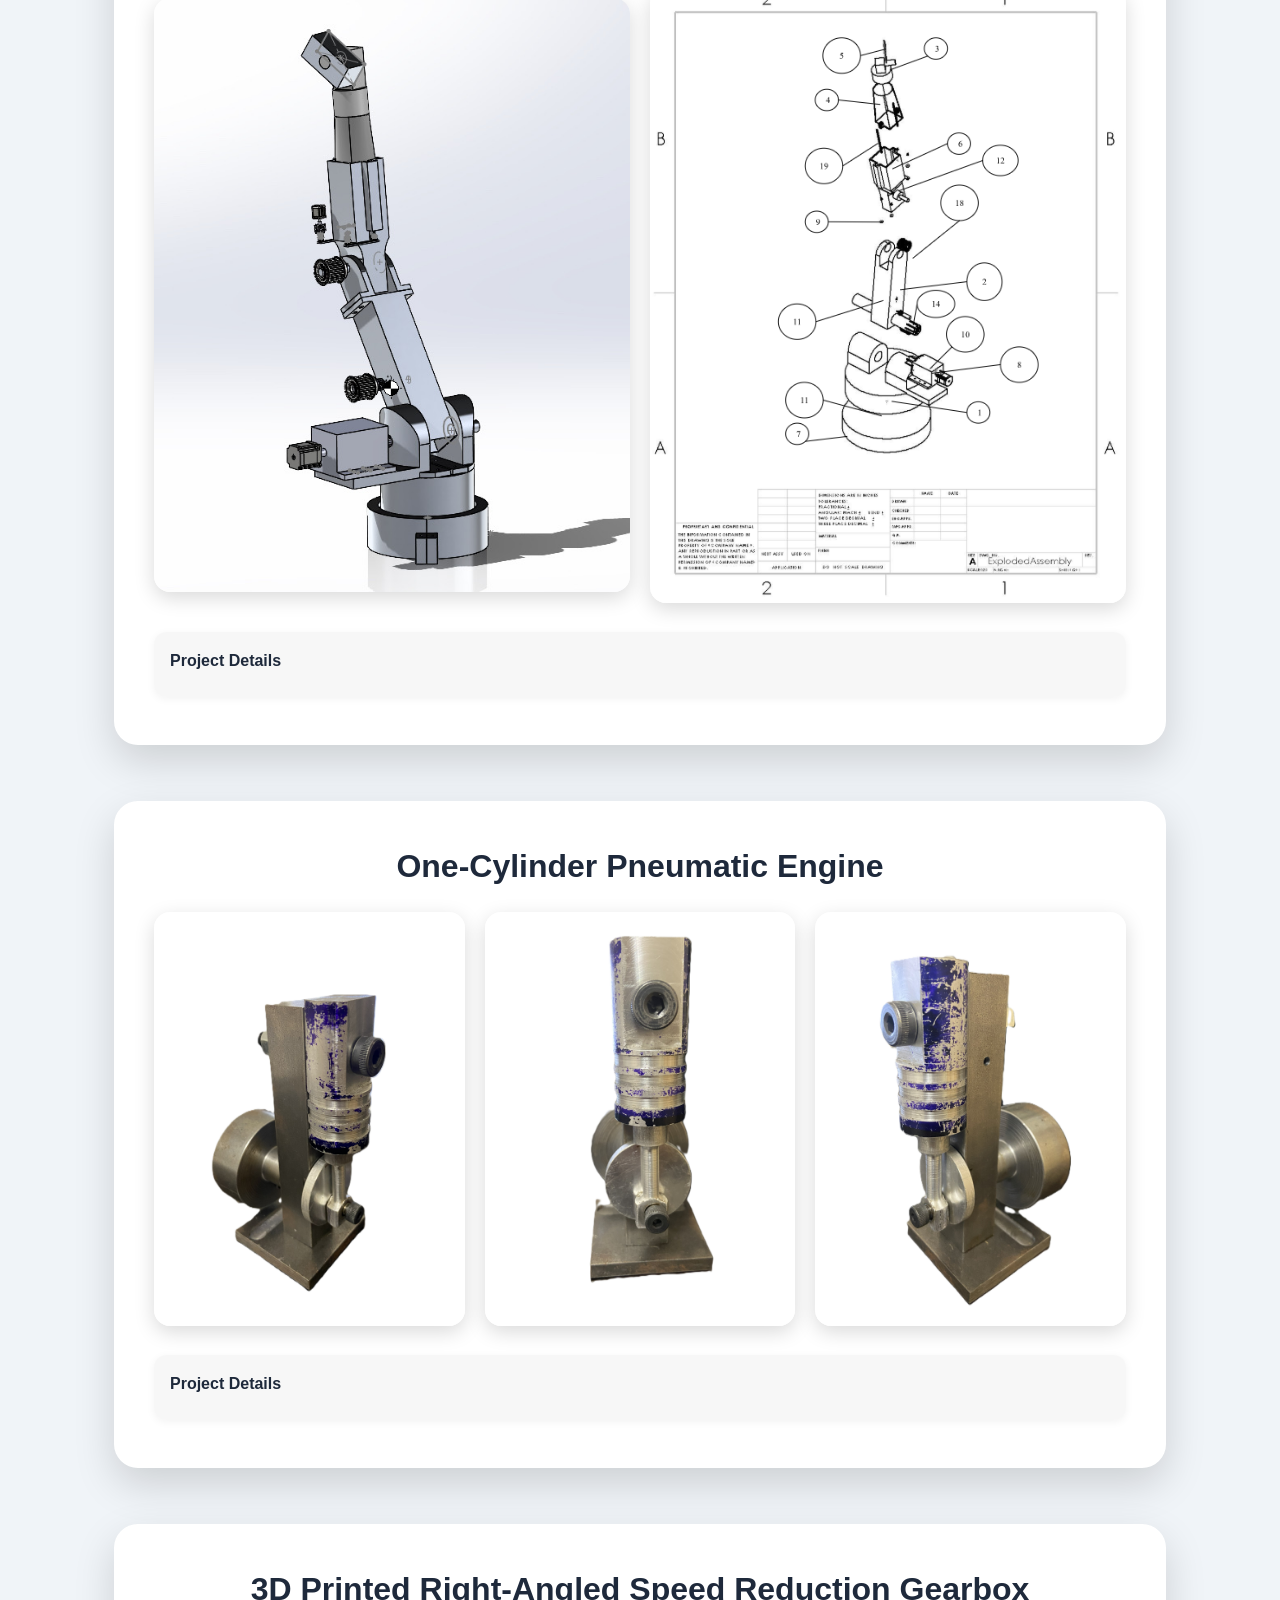
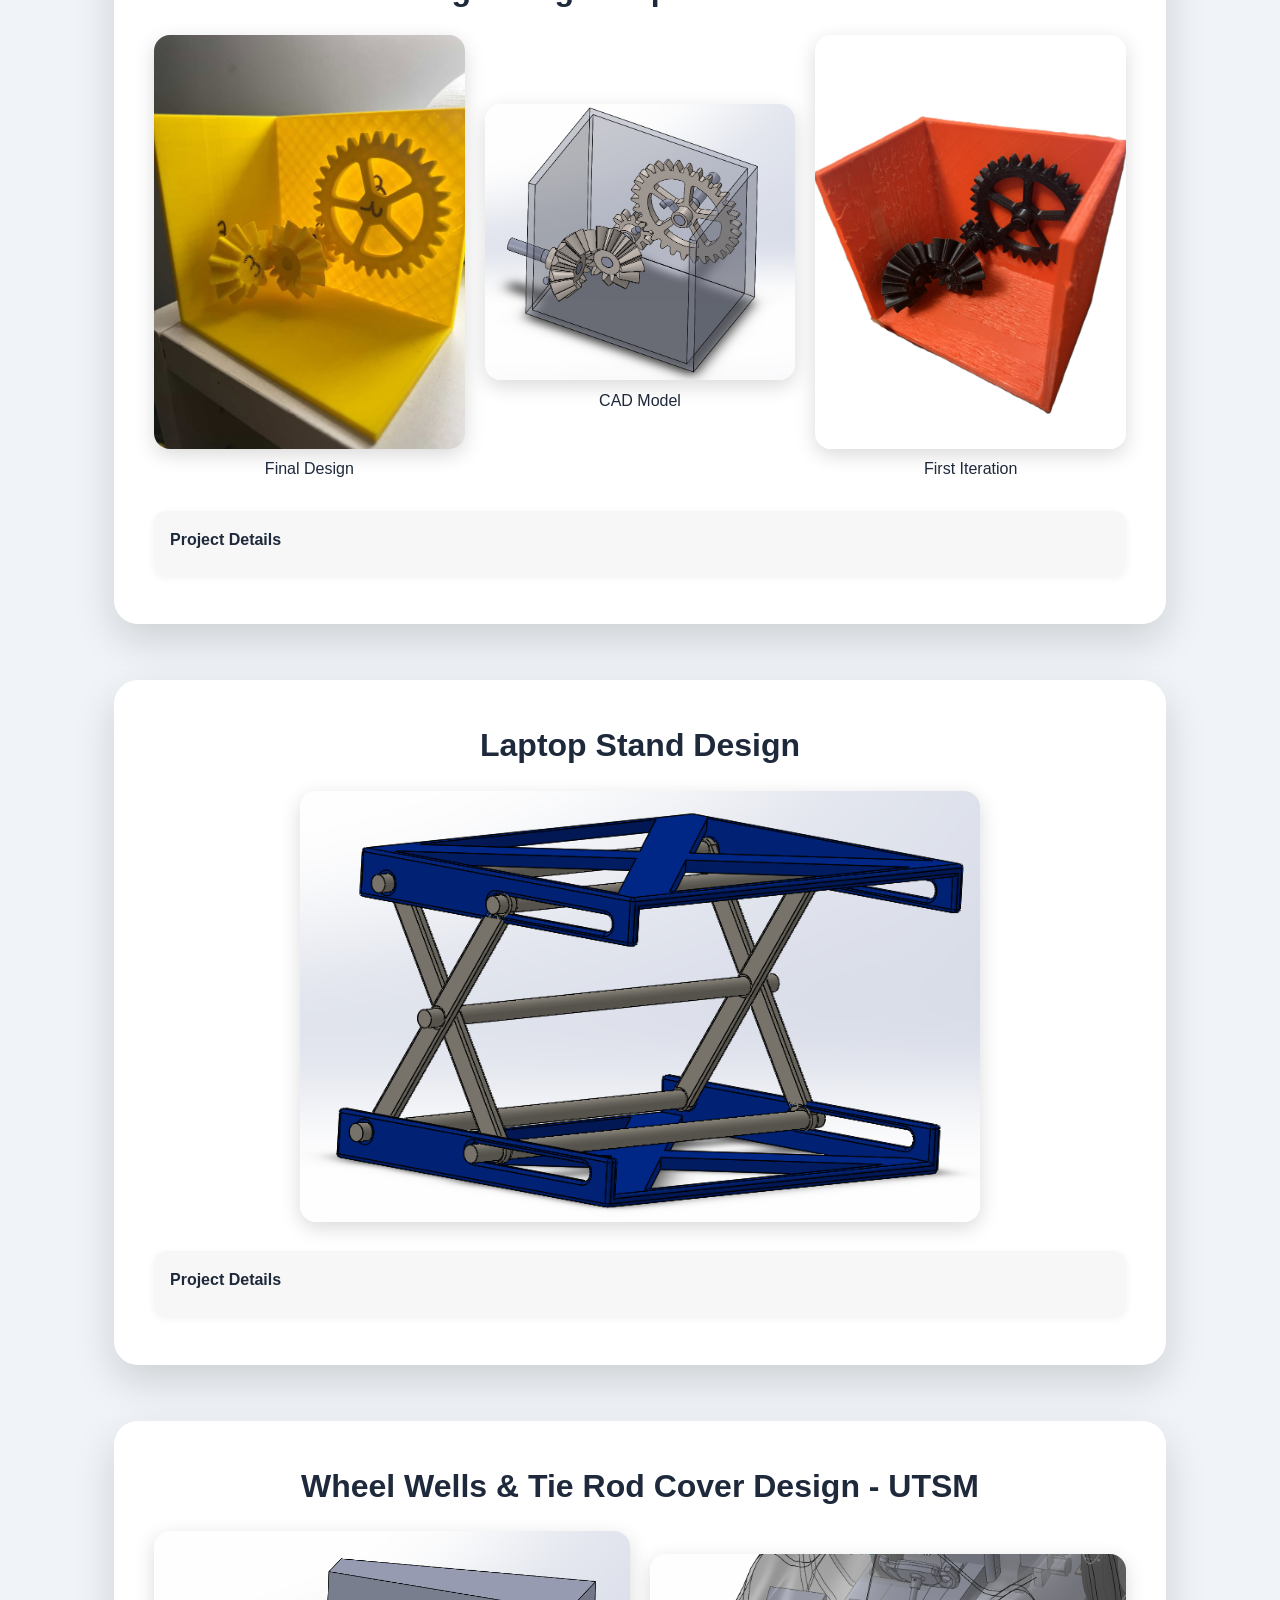
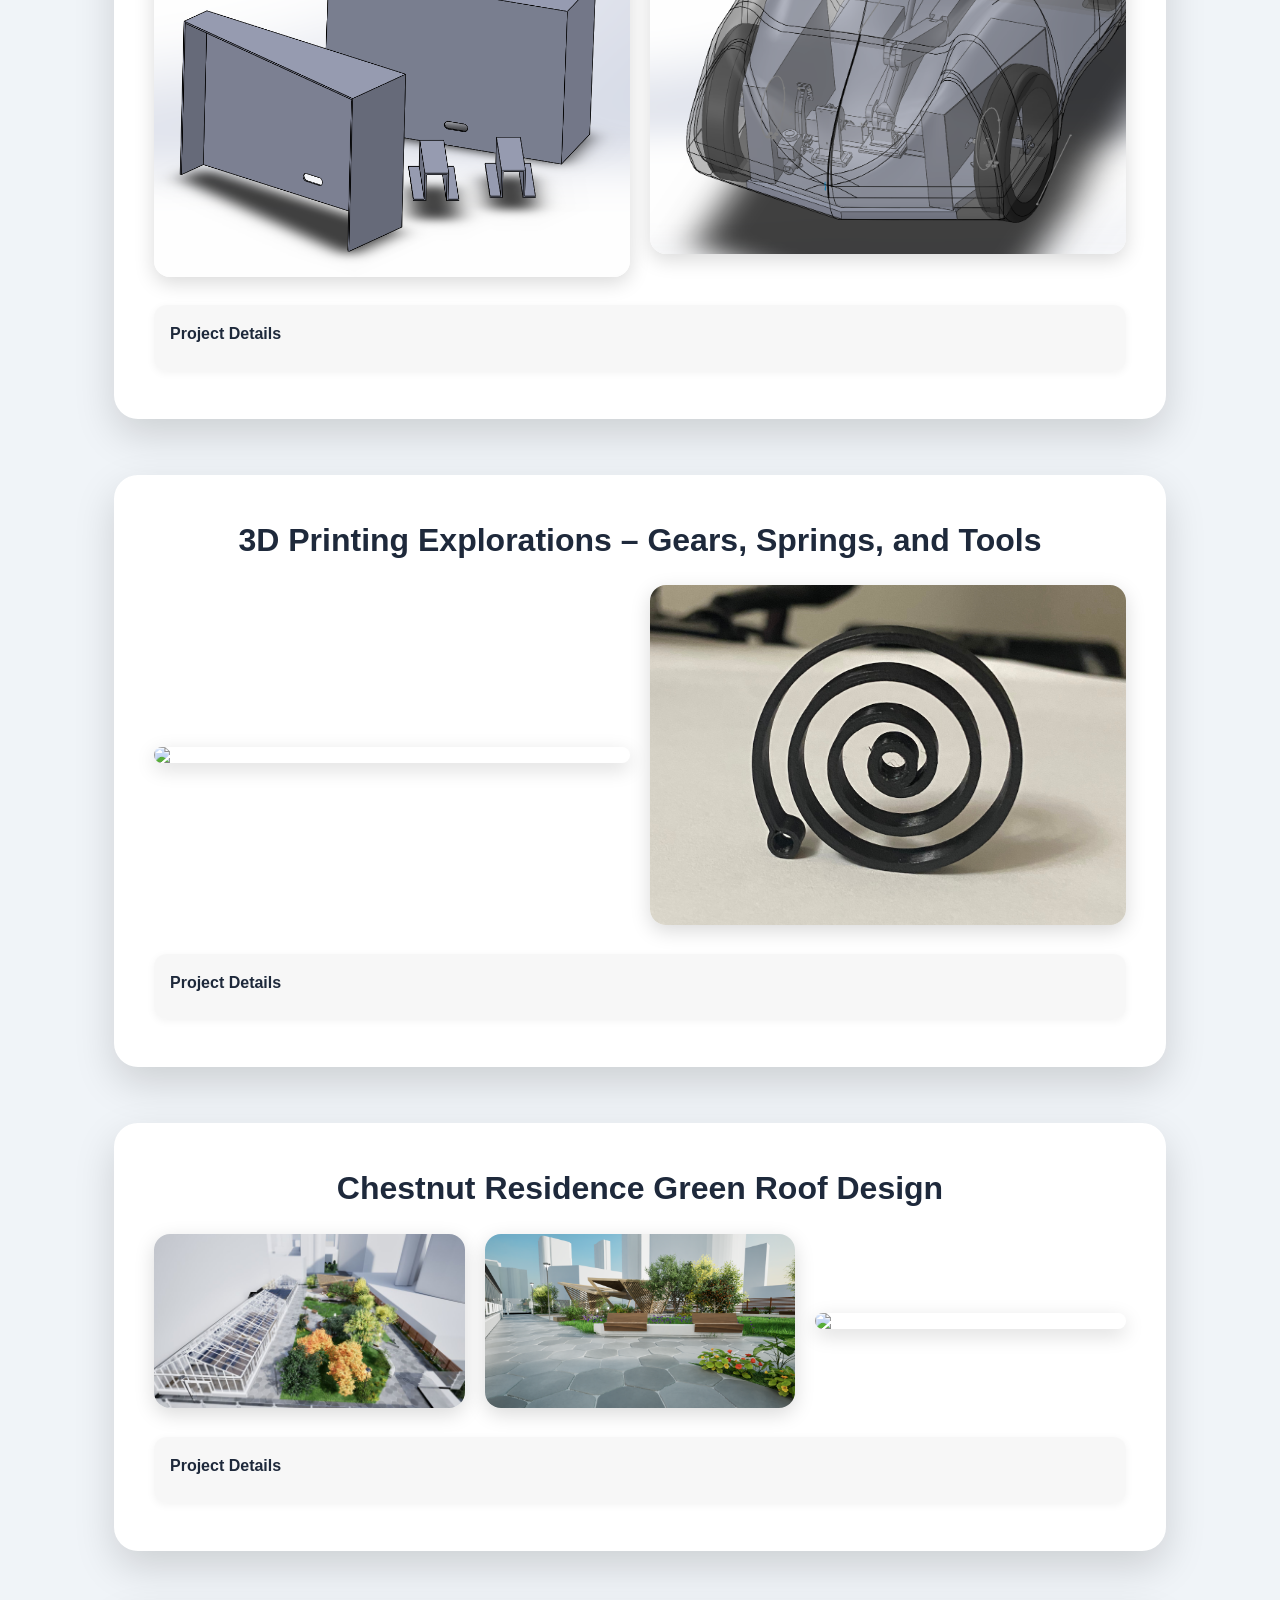
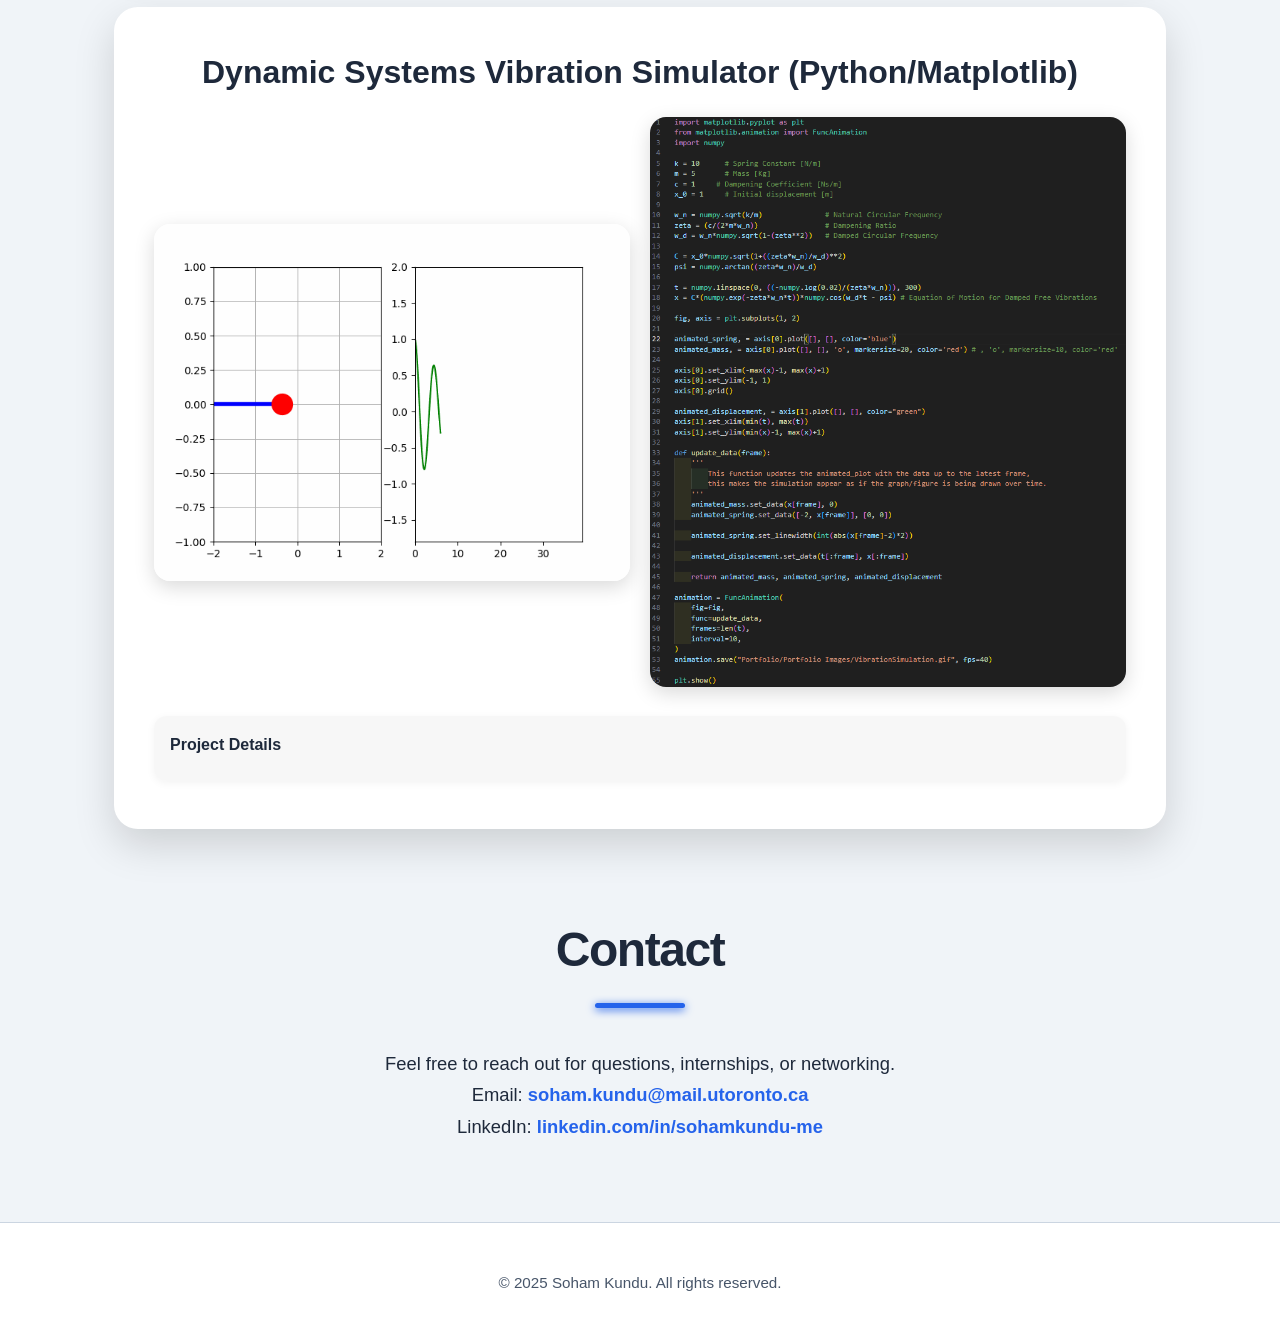
==== commit 9def25f9: "Minor stylistic and wording changes" ====
--- a/index.html
+++ b/index.html
@@ -66,7 +66,7 @@
             <h2 class="section-title">Projects</h2>
 
             <article class="project">
-                <h3>MIE243 Course Project: Hobbyist Level Robot Arm for Cinematography</h3>
+                <h3>Hobbyist Level Robot Arm for Cinematography</h3>
                 <!-- <h4 class="unfinshedProjects">(Work in Progress)</h4> -->
                 <div class="project-images">
                     <img src="/Portfolio Images/RoboticArmCAD.JPG">
@@ -75,7 +75,7 @@
                 <details>
                     <summary>Project Details</summary>
                     <p>
-                        This course project involved the complete conceptual development of a long-reach robotic arm designed for beginner cinematographers. 
+                        This project involved the complete conceptual development of a long-reach robotic arm designed for beginner cinematographers. 
                         Our team of five mechanical engineering students followed a full engineering design process that included benchmarking, specification development, concept generation, and analytical evaluation. 
                         During benchmarking, the team examined more than ten commercial robotic camera systems. 
                         We compared quantitative performance factors such as reach, payload, operating speed, and assembled weight. 
@@ -98,7 +98,7 @@
                         It used the two-axis base and coordinated belt-driven joints from Design 2, the linear actuator arrangement from Designs 3 and 4, and lightweight brushless motors at the wrist to achieve precise camera control. 
                         The resulting six-joint structure supported more than 1.5 meters of reach and carried a 3 to 7 kilogram payload while remaining compatible with common household power.
                         <br><br>
-                        Completing this project helped me progress toward the career goals described in the introduction. 
+                        Completing this project helped me progress toward my career goals of becoming a mechanical design engineer. 
                         I want to work in fields that connect robotics, mechanical design, and real engineering applications. 
                         This project supported those goals by giving me experience with system-level design, mechanical analysis, component selection, and structured decision making. 
                         Designing a robotic arm from the ground up strengthened my ability to solve complex engineering problems and improved my teamwork and communication skills. 
@@ -121,7 +121,8 @@
                         For this project, I manufactured eight aluminum and steel components to professional engineering drawings using a manual mill, lathe, and drill press. 
                         The parts were finished to ±0.001 in tolerances and 32 µin Ra surfaces. 
                         They were then assembled with careful alignment and sealing techniques that were verified using dial indicators and micrometers. 
-                        The completed engine was tested under 40–100 psi compressed air. It achieved stable operation at roughly 1,200 RPM and demonstrated airtight performance, smooth motion, and overall mechanical reliability. 
+                        The completed engine was tested under 40–100 psi compressed air. 
+                        It achieved stable operation at roughly 1,200 RPM and demonstrated airtight performance, smooth motion, and overall mechanical reliability. 
                         This project strengthened my interest in engineering roles that combine creative design with hands-on development.
                     </p>
                 </details>
@@ -130,8 +131,9 @@
             <article class="project">
                 <h3>3D Printed Right-Angled Speed Reduction Gearbox</h3>
                 <div class="project-images">
-                    <img src="/Portfolio Images/Gearbox_3Dprinted.JPG">
-                    <img src="/Portfolio Images/Gearbox_CAD.png">
+                    <figure><img src="/Portfolio Images/Gearbox_3Dprinted.JPG"><figcaption>Final Design</figcaption></figure>
+                    <figure><img src="/Portfolio Images/Gearbox_CAD.png"><figcaption>CAD Model</figcaption></figure>
+                    <figure><img src="/Portfolio Images/Gearbox_FirstIteration.jpg"><figcaption>First Iteration</figcaption></figure>
                 </div>
                 <details>
                     <summary>Project Details</summary>
--- a/style.css
+++ b/style.css
@@ -492,3 +492,7 @@
     color: blue;
     margin-bottom: 1%;
 }
+
+figcaption{
+    text-align: center;
+}
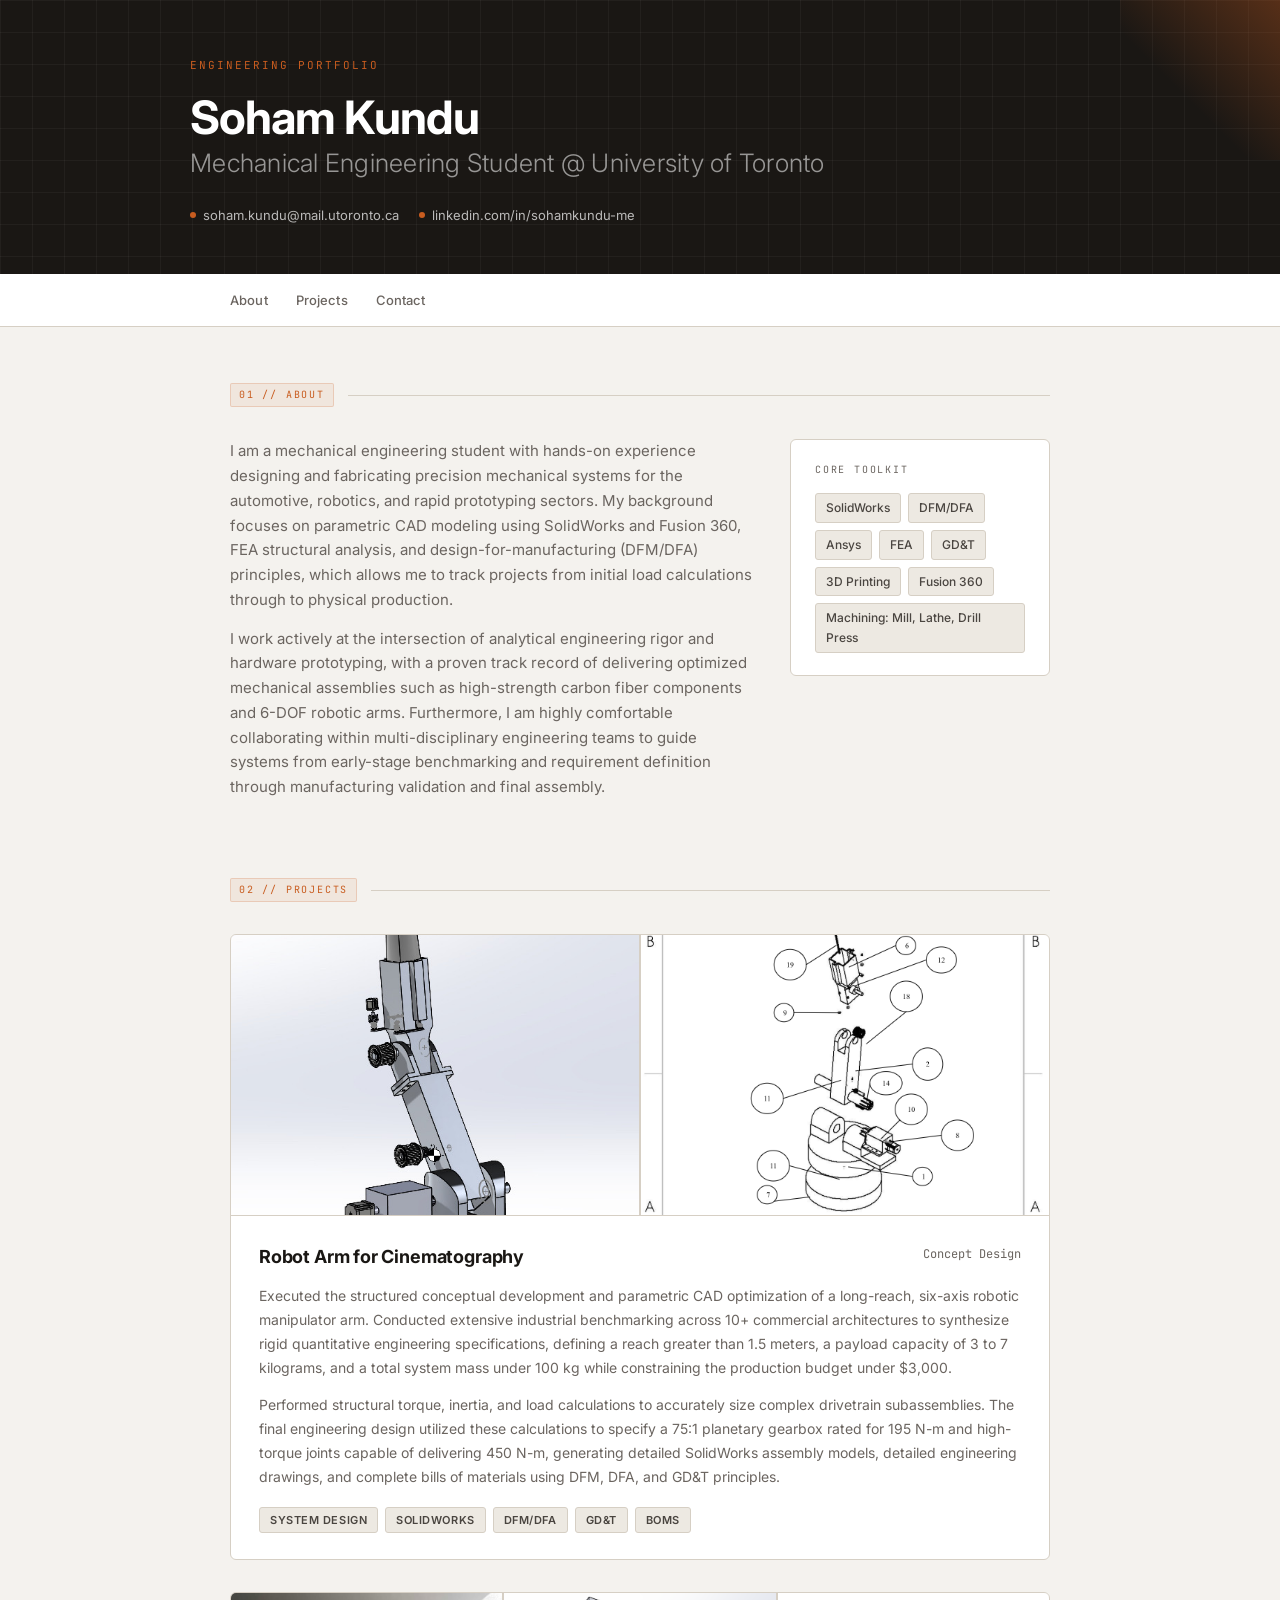
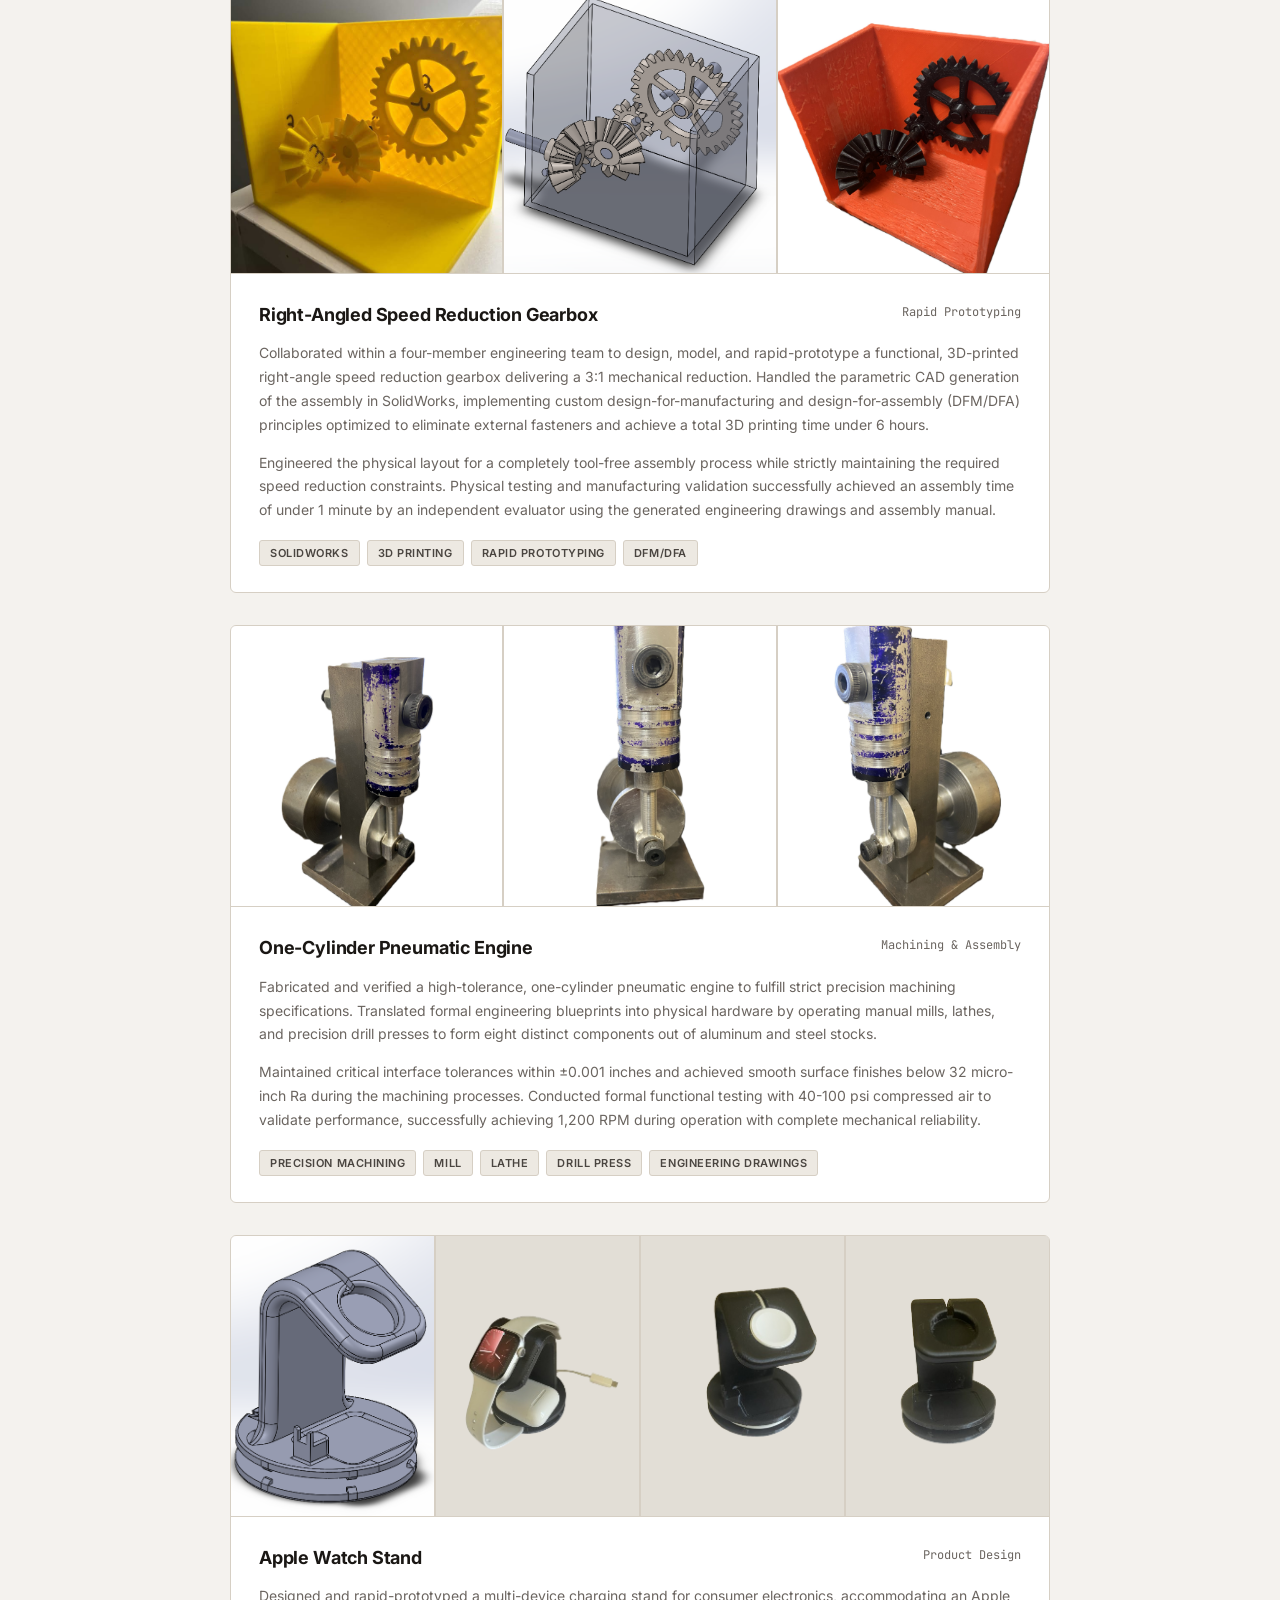
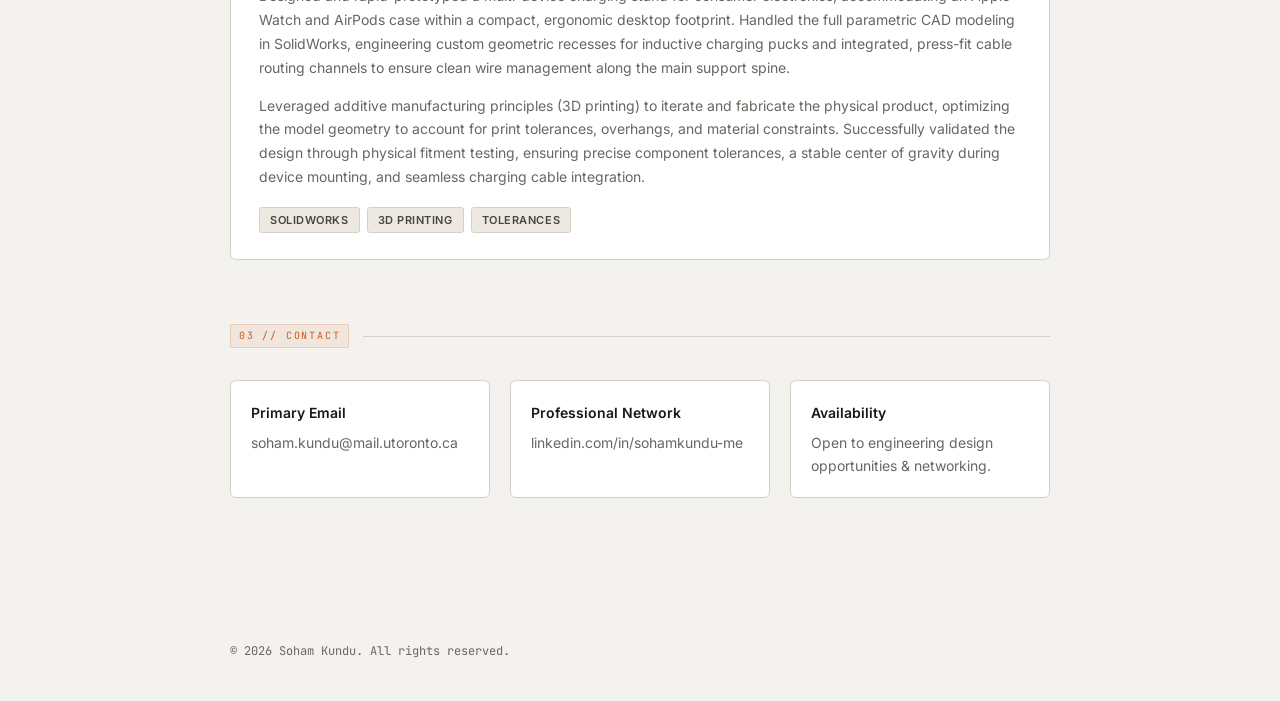
==== commit cdfb7418: "Redesigned website for a cleaner look. Removed some projects; kept important projects." ====
--- a/index.html
+++ b/index.html
@@ -1,289 +1,643 @@
 <!DOCTYPE html>
 <html lang="en">
 <head>
-    <meta charset="UTF-8" />
-    <meta name="viewport" content="width=device-width, initial-scale=1" />
-    <title>Soham's Portfolio</title>
-    <link href="https://fonts.googleapis.com/css2?family=Inter:wght@400;600;700&display=swap"/>
-    <link href="/style.css"rel="stylesheet">
+  <meta charset="UTF-8" />
+  <meta name="viewport" content="width=device-width, initial-scale=1.0" />
+  <title>Soham's Portfolio</title>
+  <link href="https://fonts.googleapis.com/css2?family=Inter:wght@300;400;500;600;700&family=JetBrains+Mono:wght@400;500&display=swap" rel="stylesheet" />
+  <style>
+    /* ─── TOKENS ─── */
+    :root {
+      --bg:       #f4f2ee;
+      --surface:  #ffffff;
+      --border:   #d6cfc4;
+      --ink:      #1a1714;
+      --muted:    #6b6560;
+      --accent:   #c85c1f;      /* burnt-orange – machined metal / engineering mark-up */
+      --accent2:  #2c5f8a;      /* steel blue */
+      --rule:     #d6cfc4;
+      --tag-bg:   #ede9e2;
+      --tag-ink:  #4a4540;
+      --print-bg: #ffffff;
+    }
+
+    /* ─── RESET ─── */
+    *, *::before, *::after { box-sizing: border-box; margin: 0; padding: 0; }
+    html { scroll-behavior: smooth; }
+
+    body {
+      background: var(--bg);
+      color: var(--ink);
+      font-family: 'Inter', system-ui, sans-serif;
+      font-size: 15px;
+      line-height: 1.65;
+      -webkit-font-smoothing: antialiased;
+    }
+
+    /* ─── HEADER ─── */
+    header {
+      background: var(--ink);
+      color: #ffffff;
+      padding: 56px 40px 48px;
+      position: relative;
+      overflow: hidden;
+    }
+
+    header::before {
+      content: '';
+      position: absolute;
+      inset: 0;
+      background-image:
+        linear-gradient(rgba(255,255,255,.04) 1px, transparent 1px),
+        linear-gradient(90deg, rgba(255,255,255,.04) 1px, transparent 1px);
+      background-size: 32px 32px;
+      pointer-events: none;
+    }
+
+    header::after {
+      content: '';
+      position: absolute;
+      top: 0; right: 0;
+      width: 160px; height: 160px;
+      border-bottom-left-radius: 4px;
+      background: linear-gradient(225deg, var(--accent) 0%, transparent 60%);
+      opacity: .35;
+      pointer-events: none;
+    }
+
+    .header-inner {
+      max-width: 900px;
+      margin: 0 auto;
+      position: relative;
+      z-index: 1;
+    }
+
+    .header-label {
+      font-family: 'JetBrains Mono', monospace;
+      font-size: 11px;
+      letter-spacing: .18em;
+      text-transform: uppercase;
+      color: var(--accent);
+      margin-bottom: 18px;
+    }
+
+    h1 {
+      font-size: clamp(28px, 5vw, 46px);
+      font-weight: 700;
+      letter-spacing: -.02em;
+      line-height: 1.1;
+      color: #ffffff;
+    }
+
+    h1 span {
+      display: block;
+      font-weight: 300;
+      color: rgba(255,255,255,.55);
+      font-size: .55em;
+      letter-spacing: .01em;
+      margin-top: 6px;
+    }
+
+    .header-meta {
+      margin-top: 28px;
+      display: flex;
+      flex-wrap: wrap;
+      gap: 20px;
+      font-size: 13px;
+      color: rgba(255,255,255,.55);
+    }
+
+    .header-meta a { color: rgba(255,255,255,.7); text-decoration: none; }
+    .header-meta a:hover { color: #ffffff; }
+
+    .meta-item {
+      display: flex;
+      align-items: center;
+      gap: 7px;
+    }
+
+    .meta-dot {
+      width: 6px; height: 6px;
+      border-radius: 50%;
+      background: var(--accent);
+      flex-shrink: 0;
+    }
+
+    /* ─── NAV BAR ─── */
+    nav.no-print {
+      background: var(--surface);
+      border-bottom: 1px solid var(--border);
+      position: sticky;
+      top: 0;
+      z-index: 100;
+    }
+
+    .nav-inner {
+      max-width: 900px;
+      margin: 0 auto;
+      padding: 0 40px;
+      display: flex;
+      align-items: center;
+      justify-content: space-between;
+      height: 52px;
+    }
+
+    .nav-links {
+      display: flex;
+      gap: 28px;
+      list-style: none;
+    }
+
+    .nav-links a {
+      font-size: 13px;
+      font-weight: 500;
+      color: var(--muted);
+      text-decoration: none;
+      letter-spacing: .01em;
+      transition: color .15s;
+    }
+
+    .nav-links a:hover { color: var(--ink); }
+
+    /* ─── MAIN LAYOUT ─── */
+    main {
+      max-width: 900px;
+      margin: 0 auto;
+      padding: 56px 40px 80px;
+    }
+
+    /* ─── SECTION HEADINGS ─── */
+    .section-header {
+      display: flex;
+      align-items: center;
+      gap: 14px;
+      margin-bottom: 32px;
+    }
+
+    .section-badge {
+      font-family: 'JetBrains Mono', monospace;
+      font-size: 10px;
+      letter-spacing: .18em;
+      text-transform: uppercase;
+      color: var(--accent);
+      background: rgba(200,92,31,.08);
+      border: 1px solid rgba(200,92,31,.2);
+      border-radius: 2px;
+      padding: 3px 8px;
+      white-space: nowrap;
+    }
+
+    .section-rule {
+      flex: 1;
+      height: 1px;
+      background: var(--rule);
+    }
+
+    h2 {
+      font-size: 22px;
+      font-weight: 700;
+      letter-spacing: -.01em;
+    }
+
+    section { margin-bottom: 64px; }
+
+    /* ─── ABOUT ─── */
+    .about-grid {
+      display: grid;
+      grid-template-columns: 1fr 260px;
+      gap: 32px;
+      align-items: start;
+    }
+
+    .about-text p { color: var(--muted); font-size: 15px; margin-bottom: 14px; }
+
+    .about-sidebar {
+      background: var(--surface);
+      border: 1px solid var(--border);
+      border-radius: 6px;
+      padding: 22px 24px;
+    }
+
+    .sidebar-title {
+      font-family: 'JetBrains Mono', monospace;
+      font-size: 10px;
+      letter-spacing: .18em;
+      text-transform: uppercase;
+      color: var(--muted);
+      margin-bottom: 14px;
+    }
+
+    .skill-list {
+      list-style: none;
+      display: flex;
+      flex-wrap: wrap;
+      gap: 7px;
+    }
+
+    .skill-list li {
+      background: var(--tag-bg);
+      color: var(--tag-ink);
+      font-size: 12px;
+      font-weight: 500;
+      border-radius: 3px;
+      padding: 4px 10px;
+      border: 1px solid var(--border);
+    }
+
+    /* ─── PROJECTS ─── */
+    .project-card {
+      background: var(--surface);
+      border: 1px solid var(--border);
+      border-radius: 6px;
+      overflow: hidden;
+      margin-bottom: 32px;
+      transition: box-shadow .2s, border-color .2s;
+    }
+
+    .project-card:hover {
+      box-shadow: 0 4px 24px rgba(0,0,0,.08);
+      border-color: #c0b8b0;
+    }
+
+    .project-gallery {
+      display: grid;
+      grid-auto-flow: column;
+      grid-auto-columns: 1fr;
+      gap: 2px;
+      background: var(--border);
+      border-bottom: 1px solid var(--border);
+    }
+
+    .project-img {
+      width: 100%;
+      height: 280px; /* Slightly enlarged from 220px to show engineering details cleanly */
+      object-fit: cover;
+      display: block;
+      background: #e2ded6;
+      cursor: pointer;
+      transition: opacity 0.15s ease;
+    }
+
+    .project-img:hover {
+      opacity: 0.9;
+    }
+
+    .project-body {
+      padding: 26px 28px;
+    }
+
+    .project-header {
+      display: flex;
+      align-items: flex-start;
+      justify-content: space-between;
+      gap: 16px;
+      margin-bottom: 12px;
+    }
+
+    .project-title {
+      font-size: 18px;
+      font-weight: 700;
+      letter-spacing: -.01em;
+    }
+
+    .project-year {
+      font-family: 'JetBrains Mono', monospace;
+      font-size: 12px;
+      color: var(--muted);
+      white-space: nowrap;
+      margin-top: 3px;
+    }
+
+    .project-desc p {
+      color: var(--muted);
+      font-size: 14px;
+      margin-bottom: 14px;
+      line-height: 1.7;
+    }
+    
+    .project-desc p:last-child {
+      margin-bottom: 0;
+    }
+
+    .project-tags {
+      display: flex;
+      flex-wrap: wrap;
+      gap: 7px;
+      margin-top: 18px;
+    }
+
+    .tag {
+      font-size: 11px;
+      font-weight: 600;
+      letter-spacing: .05em;
+      text-transform: uppercase;
+      padding: 3px 10px;
+      border-radius: 3px;
+      background: var(--tag-bg);
+      color: var(--tag-ink);
+      border: 1px solid var(--border);
+    }
+    
+    .tag-wip {
+      background: rgba(200,92,31,.08);
+      color: var(--accent);
+      border-color: rgba(200,92,31,.2);
+    }
+
+    /* ─── LIGHTBOX MODAL ─── */
+    .lightbox-modal {
+      display: none;
+      position: fixed;
+      z-index: 1000;
+      top: 0;
+      left: 0;
+      width: 100%;
+      height: 100%;
+      background-color: rgba(26, 23, 20, 0.85);
+      backdrop-filter: blur(4px);
+      align-items: center;
+      justify-content: center;
+      cursor: zoom-out;
+    }
+
+    .lightbox-content {
+      max-width: 90%;
+      max-height: 90%;
+      object-fit: contain;
+      border-radius: 4px;
+      box-shadow: 0 8px 32px rgba(0, 0, 0, 0.3);
+    }
+
+    /* ─── CONTACT ─── */
+    .contact-grid {
+      display: grid;
+      grid-template-columns: repeat(auto-fit, minmax(220px, 1fr));
+      gap: 20px;
+    }
+
+    .contact-card {
+      background: var(--surface);
+      border: 1px solid var(--border);
+      border-radius: 6px;
+      padding: 20px;
+    }
+
+    .contact-card h3 {
+      font-size: 14px;
+      font-weight: 600;
+      color: var(--ink);
+      margin-bottom: 6px;
+    }
+
+    .contact-card a, .contact-card p {
+      font-size: 14px;
+      color: var(--muted);
+      text-decoration: none;
+    }
+
+    .contact-card a:hover {
+      color: var(--accent);
+    }
+
+    footer {
+      max-width: 900px;
+      margin: 0 auto;
+      padding: 0 40px 40px;
+      font-size: 12px;
+      color: var(--muted);
+      font-family: 'JetBrains Mono', monospace;
+    }
+
+    @media (max-width: 768px) {
+      .about-grid { grid-template-columns: 1fr; }
+      header { padding: 40px 24px; }
+      main { padding: 40px 24px; }
+      .nav-inner { padding: 0 24px; }
+      .project-gallery { grid-auto-flow: row; grid-auto-columns: auto; }
+    }
+  </style>
 </head>
 <body>
-    <header>
-        <div class="toggle-container" role="button" aria-label="Toggle dark mode" tabindex="0" id="themeToggle">
-            <div class="toggle-button">
-                <div class="toggle-circle"></div>
-            </div>
-        </div>
-        <h1>Soham Kundu</h1>
-        <p>Mechanical Engineering Student @ University of Toronto</p>
-        <nav>
-            <a href="#about" tabindex="1">About</a>
-            <a href="#projects" tabindex="2">Projects</a>
-            <a href="/Portfolio Images/Soham_Kundu_Resume.pdf" target="_blank">Resume</a>
-            <a href="https://www.linkedin.com/in/sohamkundu-me" target="_blank">Linkedin</a>
-            <a href="mailto:soham.kundu@mail.utoronto.ca">Email</a>
-            <a href="#contact" tabindex="3">Contact</a>
-        </nav>
-    </header>
-
-    <main>
-        <section id="about">
-            <div class="about-container">
-                <div class="about-text">
-                    <h2>Hi, I'm Soham</h2>
-                    <p>
-                        I'm a Mechanical Engineering student at the University of Toronto with a strong interest in Mechanical Design/Product Design Engineering. 
-                        I am motivated by work that allows me to take ideas from early concept to physical reality through creativity, technical problem solving, and iterative design.
-                        Additionally, I thrive both when working independently and collaborating with a team of highly motivated, like-minded individuals.
-                    </p>
-                    <p>
-                        As a part of the U of T Supermileage team (UTSM), I contribute to the design and manufacturing of a hydrogen-powered, fuel-efficient vehicle. 
-                        This experience, along with various collaborative and personal design projects has strengthened my interest in engineering roles that bridge innovation with hands-on development. 
-                        I also enjoy exploring personal projects using my own 3D printer, which fuels my curiosity and helps me enhance my techincal aptitude.
-                    </p>
-                    <p>
-                        Outside of engineering, I enjoy playing table tennis and chess as well as watching sports, which keep me active and help me maintain a good work-life balance.
-                    </p>
-                    <p>
-                        As I continue to grow and develop as an engineer, I invite you to take a look at some of the work I've done so far and follow along on my journey.
-                    </p>
-                </div>
-                <div class="about-image">
-                    <div class="image-frame circular">
-                        <img src="/Portfolio Images/ProfilePic.png">
-                    </div>
-                    <div class="image-frame square">
-                        <img src="/Portfolio Images/Uoft_IMG.jpg">
-                    </div>
-                    <div class="image-frame square2">
-                        <img src="/Portfolio Images/UTSM_Logo.jpg">
-                    </div>
-                </div>
-            </div>
-        </section>
-
-        <section id="projects">
-            <h2 class="section-title">Projects</h2>
-
-            <article class="project">
-                <h3>Hobbyist Level Robot Arm for Cinematography</h3>
-                <!-- <h4 class="unfinshedProjects">(Work in Progress)</h4> -->
-                <div class="project-images">
-                    <img src="/Portfolio Images/RoboticArmCAD.JPG">
-                    <img src="Portfolio Images/RoboticArm_AssemblyDrawing.png">
-                </div>
-                <details>
-                    <summary>Project Details</summary>
-                    <p>
-                        This project involved the complete conceptual development of a long-reach robotic arm designed for beginner cinematographers. 
-                        Our team of five mechanical engineering students followed a full engineering design process that included benchmarking, specification development, concept generation, and analytical evaluation. 
-                        During benchmarking, the team examined more than ten commercial robotic camera systems. 
-                        We compared quantitative performance factors such as reach, payload, operating speed, and assembled weight. 
-                        This work guided the creation of engineering specifications that included a minimum reach of 1.5 meters, a payload range of 3 to 7 kilograms, an assembled mass under 100 kilograms, an assembly time under 45 minutes, and a cost limit of 3000 dollars. 
-                        These requirements ensured that the project remained realistic for our skill level and accessible for the intended user group.
-                        <br><br>
-                        With clear specifications in place, the team generated four candidate mechanical architectures that used different mechanical approaches. 
-                        These approaches included belt drives, planetary gearboxes, linear actuators, telescoping arm segments, and wrist structures with gimbal-type joints. 
-                        Each design was modeled and refined through torque calculations, mass estimation, and basic motion analysis. 
-                        Joint 1 required a 75:1 planetary gearbox that provided 195 newton-meters of output torque. 
-                        This value produced an angular acceleration of 5.9 radians per second squared for the 86.7 kilogram base. 
-                        Joint 2 needed 450 newton-meters of torque after gearbox reduction to rotate a 36.9 kilogram arm segment with a moment of inertia of about 83 kilogram meter squared. 
-                        Linear actuator requirements were also calculated using lead screw mechanics to confirm that the actuators could extend smoothly under load. 
-                        These analytical steps allowed the team to identify which design elements were feasible within the cost and performance limits.
-                        <br><br>
-                        To select the final design, the team created a weighted Pugh Matrix that compared all four concepts to a benchmark robot. 
-                        The comparison used criteria such as degrees of freedom, reach, payload capacity, motion speed, cost, weight, and assembly difficulty. 
-                        Candidate Design 2 ranked the highest with a total score of plus six because it offered the best balance of reach, stability, portability, and cost performance. 
-                        The final design combined the strongest elements from all concepts. 
-                        It used the two-axis base and coordinated belt-driven joints from Design 2, the linear actuator arrangement from Designs 3 and 4, and lightweight brushless motors at the wrist to achieve precise camera control. 
-                        The resulting six-joint structure supported more than 1.5 meters of reach and carried a 3 to 7 kilogram payload while remaining compatible with common household power.
-                        <br><br>
-                        Completing this project helped me progress toward my career goals of becoming a mechanical design engineer. 
-                        I want to work in fields that connect robotics, mechanical design, and real engineering applications. 
-                        This project supported those goals by giving me experience with system-level design, mechanical analysis, component selection, and structured decision making. 
-                        Designing a robotic arm from the ground up strengthened my ability to solve complex engineering problems and improved my teamwork and communication skills. 
-                        These abilities are essential for future work in robotics and in broader engineering design roles.
-                    </p>
-                </details>
-            </article>
-
-            <article class="project">
-                <h3>One-Cylinder Pneumatic Engine</h3>
-                <div class="project-images">
-                    <img src="/Portfolio Images/OneCylinderPneumaticEngine.jpg">
-                    <img src="/Portfolio Images/OneCylinderPneumaticEngine_View2.jpg">
-                    <img src="/Portfolio Images/OneCylinderPneumaticEngine_View3.jpg">
-                </div>
-                <details>
-                    <summary>Project Details</summary>
-                    <p>
-                        I built a one-cylinder pneumatic engine as a precision machining and assembly project, which reflects my passion for mechanical design and turning conceptual ideas into functional products. 
-                        For this project, I manufactured eight aluminum and steel components to professional engineering drawings using a manual mill, lathe, and drill press. 
-                        The parts were finished to ±0.001 in tolerances and 32 µin Ra surfaces. 
-                        They were then assembled with careful alignment and sealing techniques that were verified using dial indicators and micrometers. 
-                        The completed engine was tested under 40–100 psi compressed air. 
-                        It achieved stable operation at roughly 1,200 RPM and demonstrated airtight performance, smooth motion, and overall mechanical reliability. 
-                        This project strengthened my interest in engineering roles that combine creative design with hands-on development.
-                    </p>
-                </details>
-            </article>
-
-            <article class="project">
-                <h3>3D Printed Right-Angled Speed Reduction Gearbox</h3>
-                <div class="project-images">
-                    <figure><img src="/Portfolio Images/Gearbox_3Dprinted.JPG"><figcaption>Final Design</figcaption></figure>
-                    <figure><img src="/Portfolio Images/Gearbox_CAD.png"><figcaption>CAD Model</figcaption></figure>
-                    <figure><img src="/Portfolio Images/Gearbox_FirstIteration.jpg"><figcaption>First Iteration</figcaption></figure>
-                </div>
-                <details>
-                    <summary>Project Details</summary>
-                    <p>
-                        For this project, I worked as part of a four-person Mechanical Engineering team to design and build a fully 3D printed right angle gearbox that achieved a minimum 3:1 speed reduction. 
-                        The input and output shafts had intersecting axes of rotation, and the design ensured smooth power transmission, proper gear meshing, and a compact and easy-to-assemble layout. 
-                        I contributed to the mechanical design, created professional engineering drawings, and produced detailed design documentation to clearly communicate our decisions, calculations, and manufacturing considerations. 
-                        After finalizing the base configuration, I added an offset between the input and output shafts to better replicate the functionality of the original part and expand the capabilities of the design. The completed gearbox was successfully 3D printed, assembled, and tested. 
-                        It demonstrated reliable performance and validated the effectiveness of our collaborative design approach.
-                    </p>
-                </details>
-            </article>
-
-            <article class="project">
-                <h3>Laptop Stand Design</h3>
-                <!-- <h4 class="unfinshedProjects">(Work in Progress)</h4> -->
-                <div class="project-images">
-                    <img src="/Portfolio Images/LaptopStand_Concept.png">
-                    <!-- <img src=".png"> -->
-                </div>
-                <details>
-                    <summary>Project Details</summary>
-                    <p>
-                        For this project, I designed an adjustable laptop stand with the goal of improving ergonomics and usability while keeping the structure lightweight and efficient to manufacture. 
-                        I created the CAD model in SolidWorks and optimized the geometry to provide strength and stability while minimizing material usage. 
-                        The stand includes a slot and sliding mechanism that allows adjustment to different heights. This ensures flexibility of use while maintaining airflow around the laptop. 
-                        I carefully defined tolerances for the sliding components to ensure smooth motion and precise fit, taking 3D printing constraints into account. 
-                        The next steps for this project include optimizing the design for my printer’s build volume, running FEA simulations to assess performance under load, and adding grooves to the slot mechanism to prevent unintentional collapse.
-                    </p>
-                </details>
-            </article>
-
-            <article class="project">
-                <h3>Wheel Wells & Tie Rod Cover Design - UTSM</h3>
-                <div class="project-images">
-                    <img src="/Portfolio Images/UTSM-WheelWells-TieRodCovers_IMG.png">
-                    <img src="/Portfolio Images/In-Car_UTSM-WheelWells-TieRodCovers_IMG.png">
-                </div>
-                <details>
-                    <summary>Project Details</summary>
-                    <p>
-                        As part of the University of Toronto Supermileage Team’s Mechanical team, I designed two aerodynamic wheel wells and two tie rod covers and integrated them into the full CAD assembly in SolidWorks. 
-                        I measured the available space for these components in SolidWorks and accounted for their full range of motion to ensure that the design covered the wheels and tie rods throughout every stage of a turn. 
-                        My focus was on meeting regulatory requirements while maintaining proper clearances and alignment within the larger assembly. 
-                        This process improved the structural fit of the design and supported the aerodynamic efficiency of the vehicle. 
-                        It also gave me meaningful experience working with large-scale CAD models and collaborating within a complex design workflow.
-                    </p>
-                </details>
-            </article>
-
-            <article class="project">
-                <h3>3D Printing Explorations – Gears, Springs, and Tools</h3>
-                <div class="project-images">
-                    <img src="/Portfolio Images/3D-printed-Gears.png">
-                    <img src="/Portfolio Images/3D-printed-spiral-spring.png">
-                </div>
-                <details>
-                    <summary>Project Details</summary>
-                    <p>
-                        This project is an ongoing exploration of <b>3D printing</b> as I familiarize myself with my first <b>printer</b>. To build a foundation, I have been creating a variety of <b>sample parts</b> for <b>learning</b> and <b>testing</b> purposes, which has helped me better understand <b>tolerancing</b>, <b>slicer settings</b>, and how parameters such as <b>infill density</b> and <b>layer height</b> affect <b>print time</b>.
-                    </p>
-                    <p>
-                        One of my first test parts was a <b>spiral spring</b>, which I used to study the <b>flexibility of PLA</b> and evaluate how easily printed parts can bend. This experiment will help me optimize future <b>spring designs</b>. I also designed and printed a simple <b>spur gear mechanism</b> to understand how <b>tolerancing in SolidWorks</b> translates into physical parts. Using a <b>0.3 mm tolerance</b>, I found that the larger gear fit the base more smoothly than the smaller one, likely because the <b>printer nozzle</b> had to make sharper turns during the smaller gear’s print. After lightly filing the base, the smaller gear achieved the same smooth motion as the larger one.
-                    </p>
-                    <p>
-                        These early projects have given me valuable insights into both the technical and practical aspects of <b>additive manufacturing</b>, and this section will continue to grow as I print more <b>complex parts</b> and experiment with new ideas.
-                    </p>
-                </details>
-            </article>
-
-            <!-- <article class="project">
-                <h3>Exploring Simulation Software - SolidWorks Simulations</h3>
-                <div class="project-images">
-                    <img src=".png">
-                    <img src=".png">
-                </div>
-                <details>
-                    <summary>Project Details</summary>
-                    <p>
-                        Lorem ipsum dolor sit amet, consectetur adipiscing elit. Vestibulum scelerisque dolor id sem vehicula, nec congue lorem viverra. Nam in bibendum mauris. Morbi placerat velit quis lorem gravida, id imperdiet mauris egestas. Morbi varius sodales tortor, vitae fermentum erat lobortis ut. Curabitur fringilla id justo non tincidunt. Proin condimentum purus at sem luctus, et pretium ligula congue. Cras ultricies sagittis justo, ac condimentum eros commodo at. Vivamus tincidunt justo vitae porttitor pretium. Integer sed finibus quam.
-                    </p>
-                </details>
-            </article> -->
-
-            <article class="project">
-                <h3>Chestnut Residence Green Roof Design</h3>
-                <div class="project-images">
-                    <img src="/Portfolio Images/ESP2_CAD_Design.jpg">
-                    <img src="/Portfolio Images/ESP2_CAD_Design2.png">
-                    <img src="/Portfolio Images/ESP2_CAD_Design3.png">
-                </div>
-                <details>
-                    <summary>Project Details</summary>
-                    <p>
-                        The <b>Hanging Gardens of Chestnut</b> was a conceptual <b>green roof design</b> for the 3rd-floor rooftop of <b>Chestnut Residence</b>, a dorm with over 1,100 students. 
-                        The goal was to make the rooftop a safe, welcoming, and visually appealing space that could be used year-round, while also improving <b>energy efficiency</b> by reducing <b>heat loss</b>. 
-                        This redesign was projected to save about <b>$12,000 annually</b> on HVAC costs, giving the client a 0.5% to 2% return on investment.
-                    </p>
-                    <p>
-                        I worked with a team of five engineers, and together we spent countless hours researching, modeling, and evaluating over 50 design concepts using <b>Excel</b> and <b>AutoCAD</b>. 
-                        After narrowing them down, we developed a high-feasibility <b>green roof plan</b> that balanced both functionality and efficiency.
-                    </p>
-                    <p>
-                        My role also involved conducting client interviews and technical scoping sessions to make sure we captured the client’s vision. 
-                        I helped turn those insights into a detailed <b>70+ page concept design specification</b> that fit within the budget and code requirements. 
-                        Finally, I presented our proposal, along with a slide deck, to the Engineering Manager and department executives, and our design was approved to move forward into the <b>implementation feasibility study</b>.
-                    </p>
-                    <p class="projectDate">
-                        This project was completed in:  April 2025
-                    </p>
-                </details>
-            </article>
-
-            <article class="project">
-                <h3>Dynamic Systems Vibration Simulator (Python/Matplotlib)</h3>
-                <div class="project-images">
-                    <img src="/Portfolio Images/VibrationSimulation.gif">
-                    <img src="/Portfolio Images/VibrationSimulationCode.png">
-                </div>
-                <details>
-                    <summary>Project Details</summary>
-                    <p>
-                        The first-year <b>Dynamics</b> course taught me more than just the fundamentals of physics behind moving objects. 
-                        After learning about moving particles, systems of particles, rigid bodies, and linkages, I found <b>vibrations</b> particularly intriguing. 
-                        Although this was an exciting new concept, I struggled to visualize the connection between vibrations and <b>differential equations</b>, specifically how vibrations are modeled using them. 
-                        I realized that my understanding of the material would improve if I had a program where I could manipulate different conditions and variables of a vibration and see both a visual representation of the motion and the differential equation that describes it. 
-                        After some research, I came across a few resources where others had created similar tools. Inspired by those, I developed an <b>animation</b> using <b>Matplotlib</b> and <b>Python</b>, where I can input a differential equation and see both a vibrating particle on a spring and a simultaneous graph of the equation.
-                    </p>    
-                    <p>
-                        Since this provides a basic understanding of simple vibrations involving only one spring, my next step for the project would be to expand it to more advanced scenarios, such as multiple springs positioned at different angles. 
-                        Adding this feature, where vibrations are influenced by several sources and factors, would allow users to explore more complex problems and support deeper learning about vibrations and differential equations.
-                    </p>
-                    <p class="projectDate">This project was completed in:  March 2025</p>
-                </details>
-            </article>
-
-        </section>
-
-        <section class="contact" id="contact">
-            <h2 class="section-title">Contact</h2>
-            <p>Feel free to reach out for questions, internships, or networking.</p>
-            <p>Email: <a href="mailto:soham.kundu@mail.utoronto.ca">soham.kundu@mail.utoronto.ca</a></p>
-            <p>LinkedIn: <a href="https://www.linkedin.com/in/sohamkundu-me" target="_blank">linkedin.com/in/sohamkundu-me</a></p>
-        </section>
-    </main>
-
-    <footer>
-        <p>&copy; 2025 Soham Kundu. All rights reserved.</p>
-    </footer>
-
-    <script src="scripts.js"></script>
+
+  <header>
+    <div class="header-inner">
+      <div class="header-label">Engineering Portfolio</div>
+      <h1>Soham Kundu<span>Mechanical Engineering Student @ University of Toronto</span></h1>
+      
+      <div class="header-meta">
+        <div class="meta-item">
+          <span class="meta-dot"></span>
+          <a href="mailto:soham.kundu@mail.utoronto.ca">soham.kundu@mail.utoronto.ca</a>
+        </div>
+        <div class="meta-item">
+          <span class="meta-dot"></span>
+          <a href="https://www.linkedin.com/in/sohamkundu-me" target="_blank">linkedin.com/in/sohamkundu-me</a>
+        </div>
+      </div>
+    </div>
+  </header>
+
+  <nav class="no-print">
+    <div class="nav-inner">
+      <ul class="nav-links">
+        <li><a href="#about">About</a></li>
+        <li><a href="#projects">Projects</a></li>
+        <li><a href="#contact">Contact</a></li>
+      </ul>
+    </div>
+  </nav>
+
+  <main>
+    <section id="about">
+      <div class="section-header">
+        <div class="section-badge">01 // About</div>
+        <div class="section-rule"></div>
+      </div>
+      
+      <div class="about-grid">
+        <div class="about-text">
+            <p>I am a mechanical engineering student with hands-on experience designing and fabricating precision mechanical systems for the automotive, robotics, and rapid prototyping sectors. My background focuses on parametric CAD modeling using SolidWorks and Fusion 360, FEA structural analysis, and design-for-manufacturing (DFM/DFA) principles, which allows me to track projects from initial load calculations through to physical production.</p>
+            <p>I work actively at the intersection of analytical engineering rigor and hardware prototyping, with a proven track record of delivering optimized mechanical assemblies such as high-strength carbon fiber components and 6-DOF robotic arms. Furthermore, I am highly comfortable collaborating within multi-disciplinary engineering teams to guide systems from early-stage benchmarking and requirement definition through manufacturing validation and final assembly.</p>
+        </div>
+        
+        <div class="about-sidebar">
+          <div class="sidebar-title">Core Toolkit</div>
+          <ul class="skill-list">
+            <li>SolidWorks</li>
+            <li>DFM/DFA</li>
+            <li>Ansys</li>
+            <li>FEA</li>
+            <li>GD&T</li>
+            <li>3D Printing</li>
+            <li>Fusion 360</li>
+            <li>Machining: Mill, Lathe, Drill Press</li>
+          </ul>
+        </div>
+      </div>
+    </section>
+
+    <section id="projects">
+      <div class="section-header">
+        <div class="section-badge">02 // Projects</div>
+        <div class="section-rule"></div>
+      </div>
+
+      <div class="project-card">
+        <div class="project-gallery">
+          <img src="/Portfolio Images/RoboticArmCAD.JPG" alt="Robotic Arm CAD model" class="project-img" />
+          <img src="/Portfolio Images/RoboticArm_AssemblyDrawing.png" alt="Robotic Arm Assembly Drawing" class="project-img" />
+        </div>
+        <div class="project-body">
+          <div class="project-header">
+            <h3 class="project-title">Robot Arm for Cinematography</h3>
+            <span class="project-year">Concept Design</span>
+          </div>
+          <div class="project-desc">
+            <p>Executed the structured conceptual development and parametric CAD optimization of a long-reach, six-axis robotic manipulator arm. Conducted extensive industrial benchmarking across 10+ commercial architectures to synthesize rigid quantitative engineering specifications, defining a reach greater than 1.5 meters, a payload capacity of 3 to 7 kilograms, and a total system mass under 100 kg while constraining the production budget under $3,000.</p>
+            <p>Performed structural torque, inertia, and load calculations to accurately size complex drivetrain subassemblies. The final engineering design utilized these calculations to specify a 75:1 planetary gearbox rated for 195 N-m and high-torque joints capable of delivering 450 N-m, generating detailed SolidWorks assembly models, detailed engineering drawings, and complete bills of materials using DFM, DFA, and GD&T principles.</p>
+          </div>
+          <div class="project-tags">
+            <span class="tag">System Design</span>
+            <span class="tag">SolidWorks</span>
+            <span class="tag">DFM/DFA</span>
+            <span class="tag">GD&T</span>
+            <span class="tag">BOMs</span>
+          </div>
+        </div>
+      </div>
+
+      <div class="project-card">
+        <div class="project-gallery">
+          <img src="/Portfolio Images/Gearbox_3Dprinted.JPG" alt="Final 3D printed gearbox" class="project-img" />
+          <img src="/Portfolio Images/Gearbox_CAD.png" alt="Gearbox CAD Model" class="project-img" />
+          <img src="/Portfolio Images/Gearbox_FirstIteration.jpg" alt="First iteration gearbox" class="project-img" />
+        </div>
+        <div class="project-body">
+          <div class="project-header">
+            <h3 class="project-title">Right-Angled Speed Reduction Gearbox</h3>
+            <span class="project-year">Rapid Prototyping</span>
+          </div>
+          <div class="project-desc">
+            <p>Collaborated within a four-member engineering team to design, model, and rapid-prototype a functional, 3D-printed right-angle speed reduction gearbox delivering a 3:1 mechanical reduction. Handled the parametric CAD generation of the assembly in SolidWorks, implementing custom design-for-manufacturing and design-for-assembly (DFM/DFA) principles optimized to eliminate external fasteners and achieve a total 3D printing time under 6 hours.</p>
+            <p>Engineered the physical layout for a completely tool-free assembly process while strictly maintaining the required speed reduction constraints. Physical testing and manufacturing validation successfully achieved an assembly time of under 1 minute by an independent evaluator using the generated engineering drawings and assembly manual.</p>
+          </div>
+          <div class="project-tags">
+            <span class="tag">SolidWorks</span>
+            <span class="tag">3D Printing</span>
+            <span class="tag">Rapid Prototyping</span>
+            <span class="tag">DFM/DFA</span>
+          </div>
+        </div>
+      </div>
+
+      <div class="project-card">
+        <div class="project-gallery">
+          <img src="/Portfolio Images/OneCylinderPneumaticEngine.jpg" alt="Pneumatic Engine View 1" class="project-img" />
+          <img src="/Portfolio Images/OneCylinderPneumaticEngine_View2.jpg" alt="Pneumatic Engine View 2" class="project-img" />
+          <img src="/Portfolio Images/OneCylinderPneumaticEngine_View3.jpg" alt="Pneumatic Engine View 3" class="project-img" />
+        </div>
+        <div class="project-body">
+          <div class="project-header">
+            <h3 class="project-title">One-Cylinder Pneumatic Engine</h3>
+            <span class="project-year">Machining & Assembly</span>
+          </div>
+          <div class="project-desc">
+            <p>Fabricated and verified a high-tolerance, one-cylinder pneumatic engine to fulfill strict precision machining specifications. Translated formal engineering blueprints into physical hardware by operating manual mills, lathes, and precision drill presses to form eight distinct components out of aluminum and steel stocks.</p>
+            <p>Maintained critical interface tolerances within &plusmn;0.001 inches and achieved smooth surface finishes below 32 micro-inch Ra during the machining processes. Conducted formal functional testing with 40-100 psi compressed air to validate performance, successfully achieving 1,200 RPM during operation with complete mechanical reliability.</p>
+          </div>
+          <div class="project-tags">
+            <span class="tag">Precision Machining</span>
+            <span class="tag">Mill</span>
+            <span class="tag">Lathe</span>
+            <span class="tag">Drill Press</span>
+            <span class="tag">Engineering Drawings</span>
+          </div>
+        </div>
+      </div>
+
+      <div class="project-card">
+        <div class="project-gallery">
+            <img src="/Portfolio Images/AppleWatchStand_viewCAD.png" alt="Apple Watch Stand CAD View" class="project-img" />
+          <img src="/Portfolio Images/AppleWatchStand_view1.png" alt="Apple Watch Stand View 1" class="project-img" />
+          <img src="/Portfolio Images/AppleWatchStand_view2.png" alt="Apple Watch Stand View 2" class="project-img" />
+          <img src="/Portfolio Images/AppleWatchStand_view3.png" alt="Apple Watch Stand View 3" class="project-img" />
+        </div>
+        <div class="project-body">
+          <div class="project-header">
+            <h3 class="project-title">Apple Watch Stand</h3>
+            <span class="project-year">Product Design</span>
+          </div>
+          <div class="project-desc">
+            <p>Designed and rapid-prototyped a multi-device charging stand for consumer electronics, accommodating an Apple Watch and AirPods case within a compact, ergonomic desktop footprint. Handled the full parametric CAD modeling in SolidWorks, engineering custom geometric recesses for inductive charging pucks and integrated, press-fit cable routing channels to ensure clean wire management along the main support spine.</p>
+            <p>Leveraged additive manufacturing principles (3D printing) to iterate and fabricate the physical product, optimizing the model geometry to account for print tolerances, overhangs, and material constraints. Successfully validated the design through physical fitment testing, ensuring precise component tolerances, a stable center of gravity during device mounting, and seamless charging cable integration.</p>
+          </div>
+          <div class="project-tags">
+            <span class="tag">SolidWorks</span>
+            <span class="tag">3D Printing</span>
+            <span class="tag">Tolerances</span>
+          </div>
+        </div>
+      </div>
+
+    </section>
+
+    <section id="contact">
+      <div class="section-header">
+        <div class="section-badge">03 // Contact</div>
+        <div class="section-rule"></div>
+      </div>
+      
+      <div class="contact-grid">
+        <div class="contact-card">
+          <h3>Primary Email</h3>
+          <p><a href="mailto:soham.kundu@mail.utoronto.ca">soham.kundu@mail.utoronto.ca</a></p>
+        </div>
+        <div class="contact-card">
+          <h3>Professional Network</h3>
+          <p><a href="https://www.linkedin.com/in/sohamkundu-me" target="_blank">linkedin.com/in/sohamkundu-me</a></p>
+        </div>
+        <div class="contact-card">
+          <h3>Availability</h3>
+          <p>Open to engineering design opportunities &amp; networking.</p>
+        </div>
+      </div>
+    </section>
+  </main>
+
+  <div id="lightbox" class="lightbox-modal">
+    <img id="lightboxImg" class="lightbox-content" src="" alt="Enlarged project view" />
+  </div>
+
+  <footer>
+    <p>&copy; 2026 Soham Kundu. All rights reserved.</p>
+  </footer>
+
+  <script>
+    // Lightbox Functionality
+    const lightbox = document.getElementById('lightbox');
+    const lightboxImg = document.getElementById('lightboxImg');
+    const projectImages = document.querySelectorAll('.project-img');
+
+    projectImages.forEach(image => {
+      image.addEventListener('click', () => {
+        lightboxImg.src = image.src;
+        lightboxImg.alt = image.alt;
+        lightbox.style.display = 'flex';
+      });
+    });
+
+    lightbox.addEventListener('click', () => {
+      lightbox.style.display = 'none';
+      lightboxImg.src = '';
+    });
+
+    document.addEventListener('keydown', (e) => {
+      if (e.key === 'Escape' && lightbox.style.display === 'flex') {
+        lightbox.style.display = 'none';
+        lightboxImg.src = '';
+      }
+    });
+  </script>
+
 </body>
 </html>
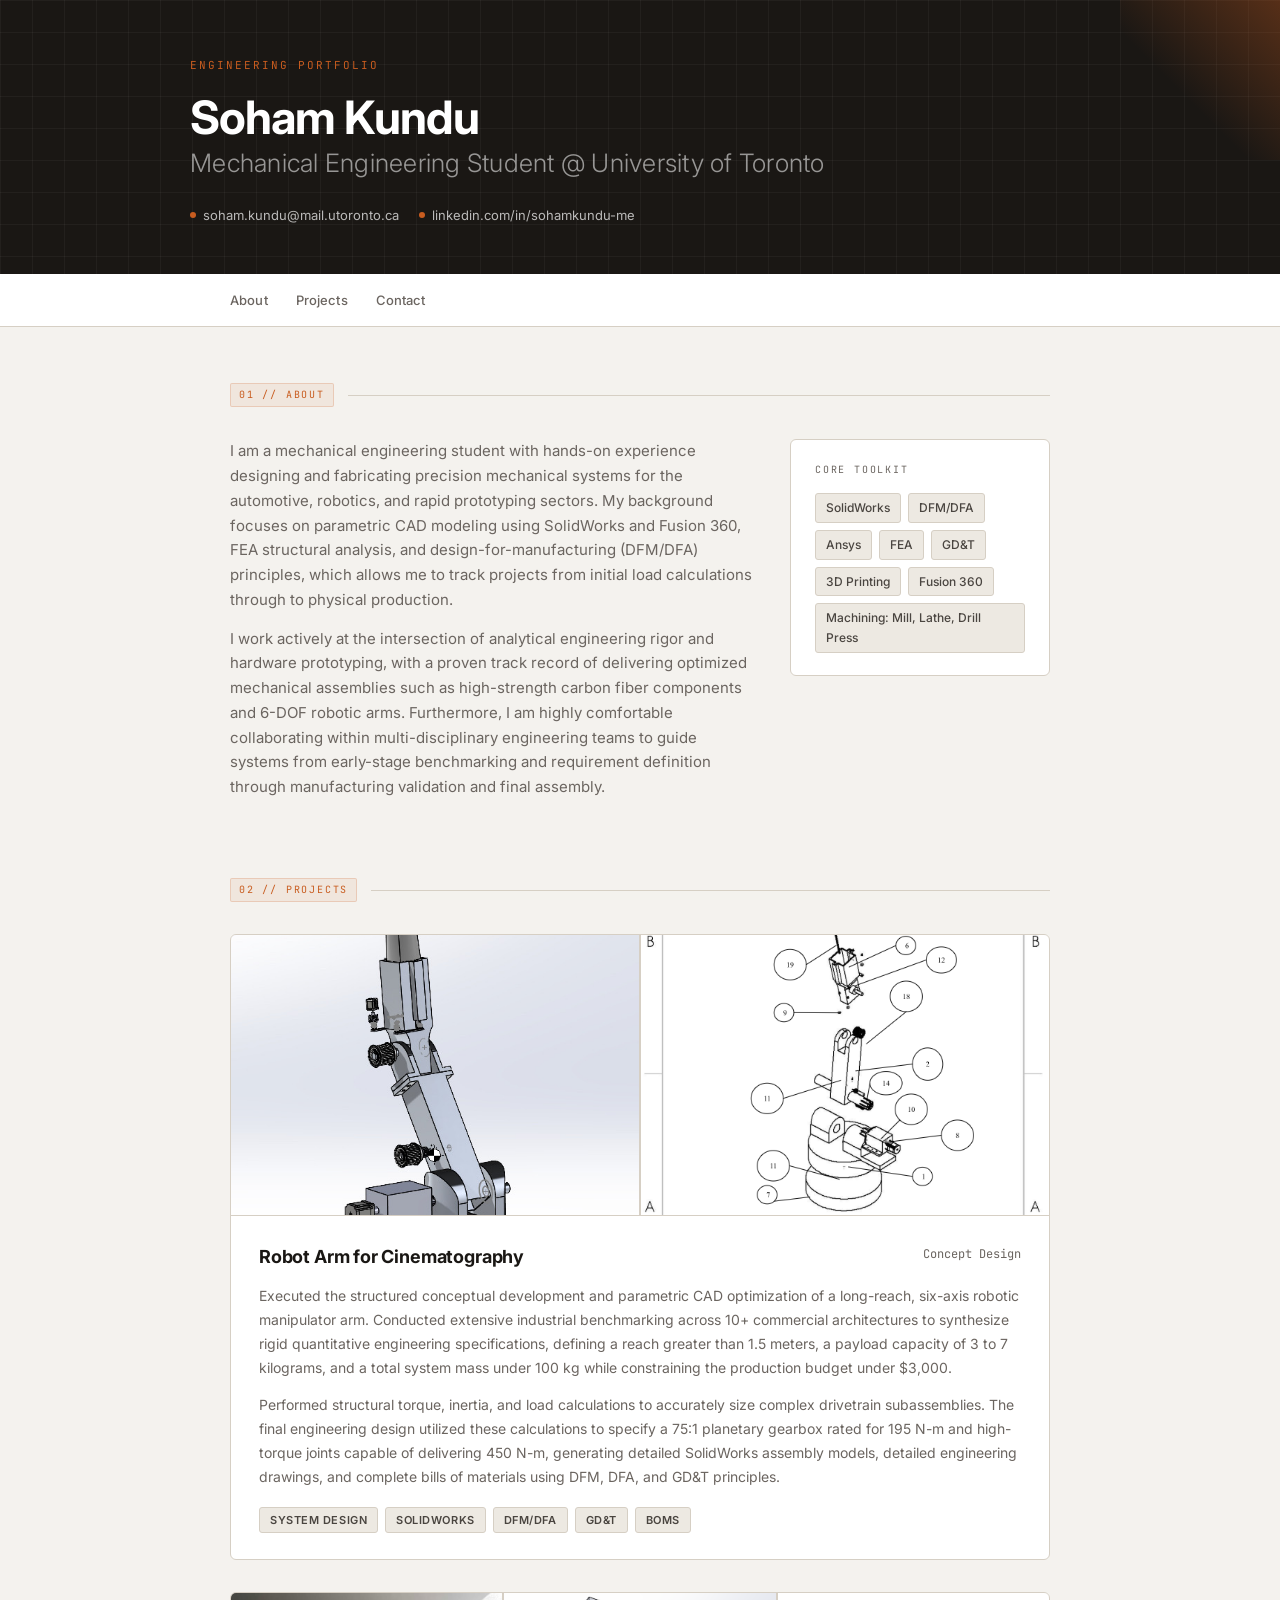
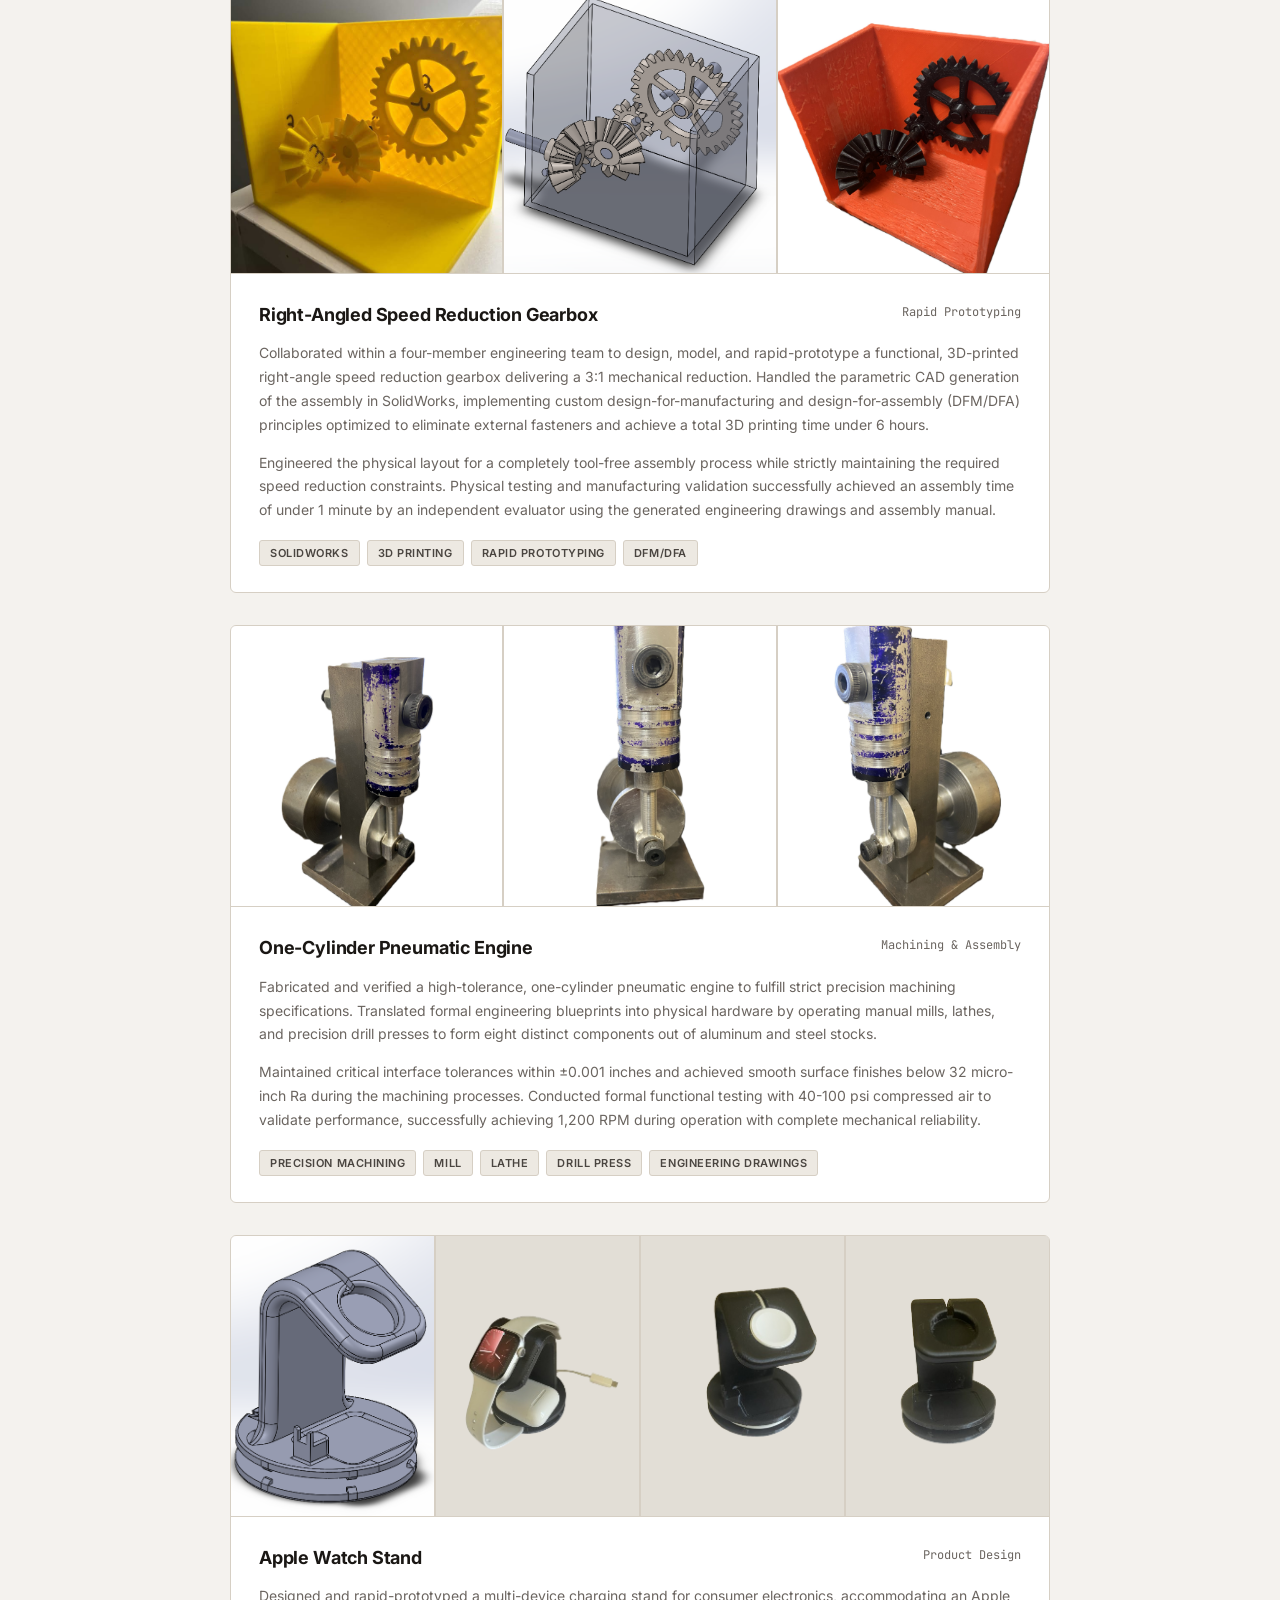
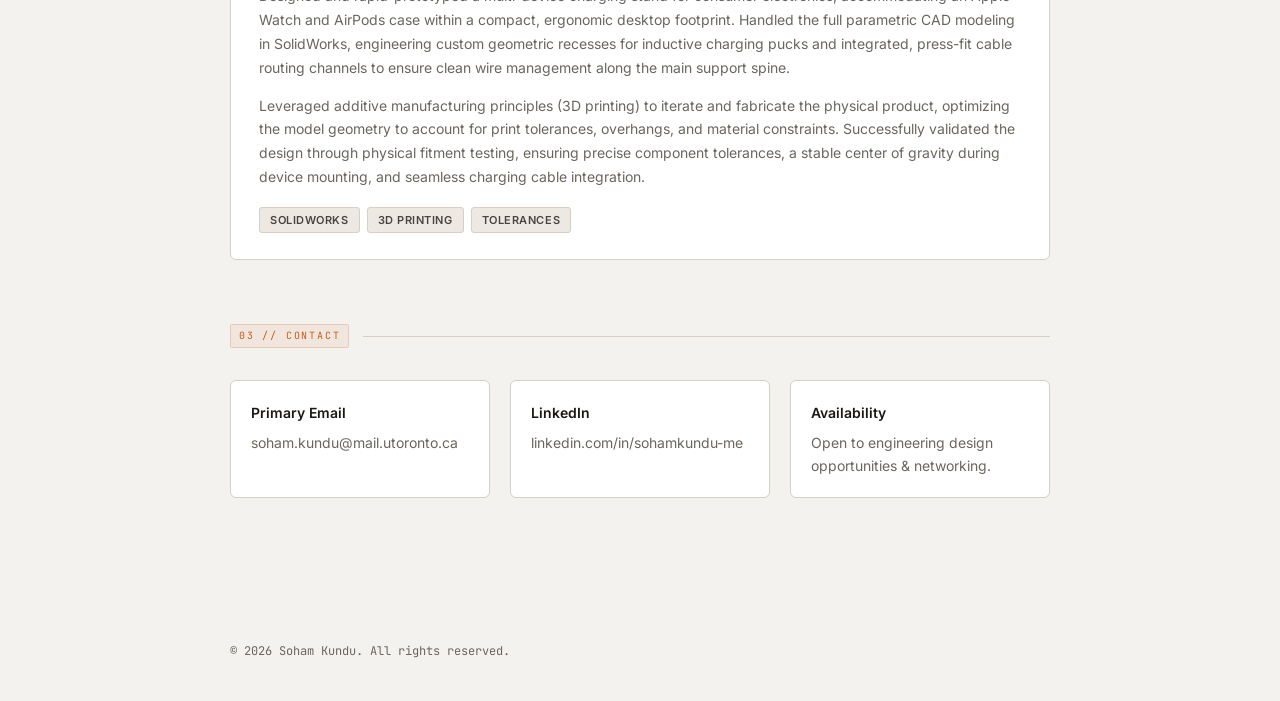
==== commit f5b33a92: "minor change to contact section" ====
--- a/index.html
+++ b/index.html
@@ -593,7 +593,7 @@
           <p><a href="mailto:soham.kundu@mail.utoronto.ca">soham.kundu@mail.utoronto.ca</a></p>
         </div>
         <div class="contact-card">
-          <h3>Professional Network</h3>
+          <h3>LinkedIn</h3>
           <p><a href="https://www.linkedin.com/in/sohamkundu-me" target="_blank">linkedin.com/in/sohamkundu-me</a></p>
         </div>
         <div class="contact-card">
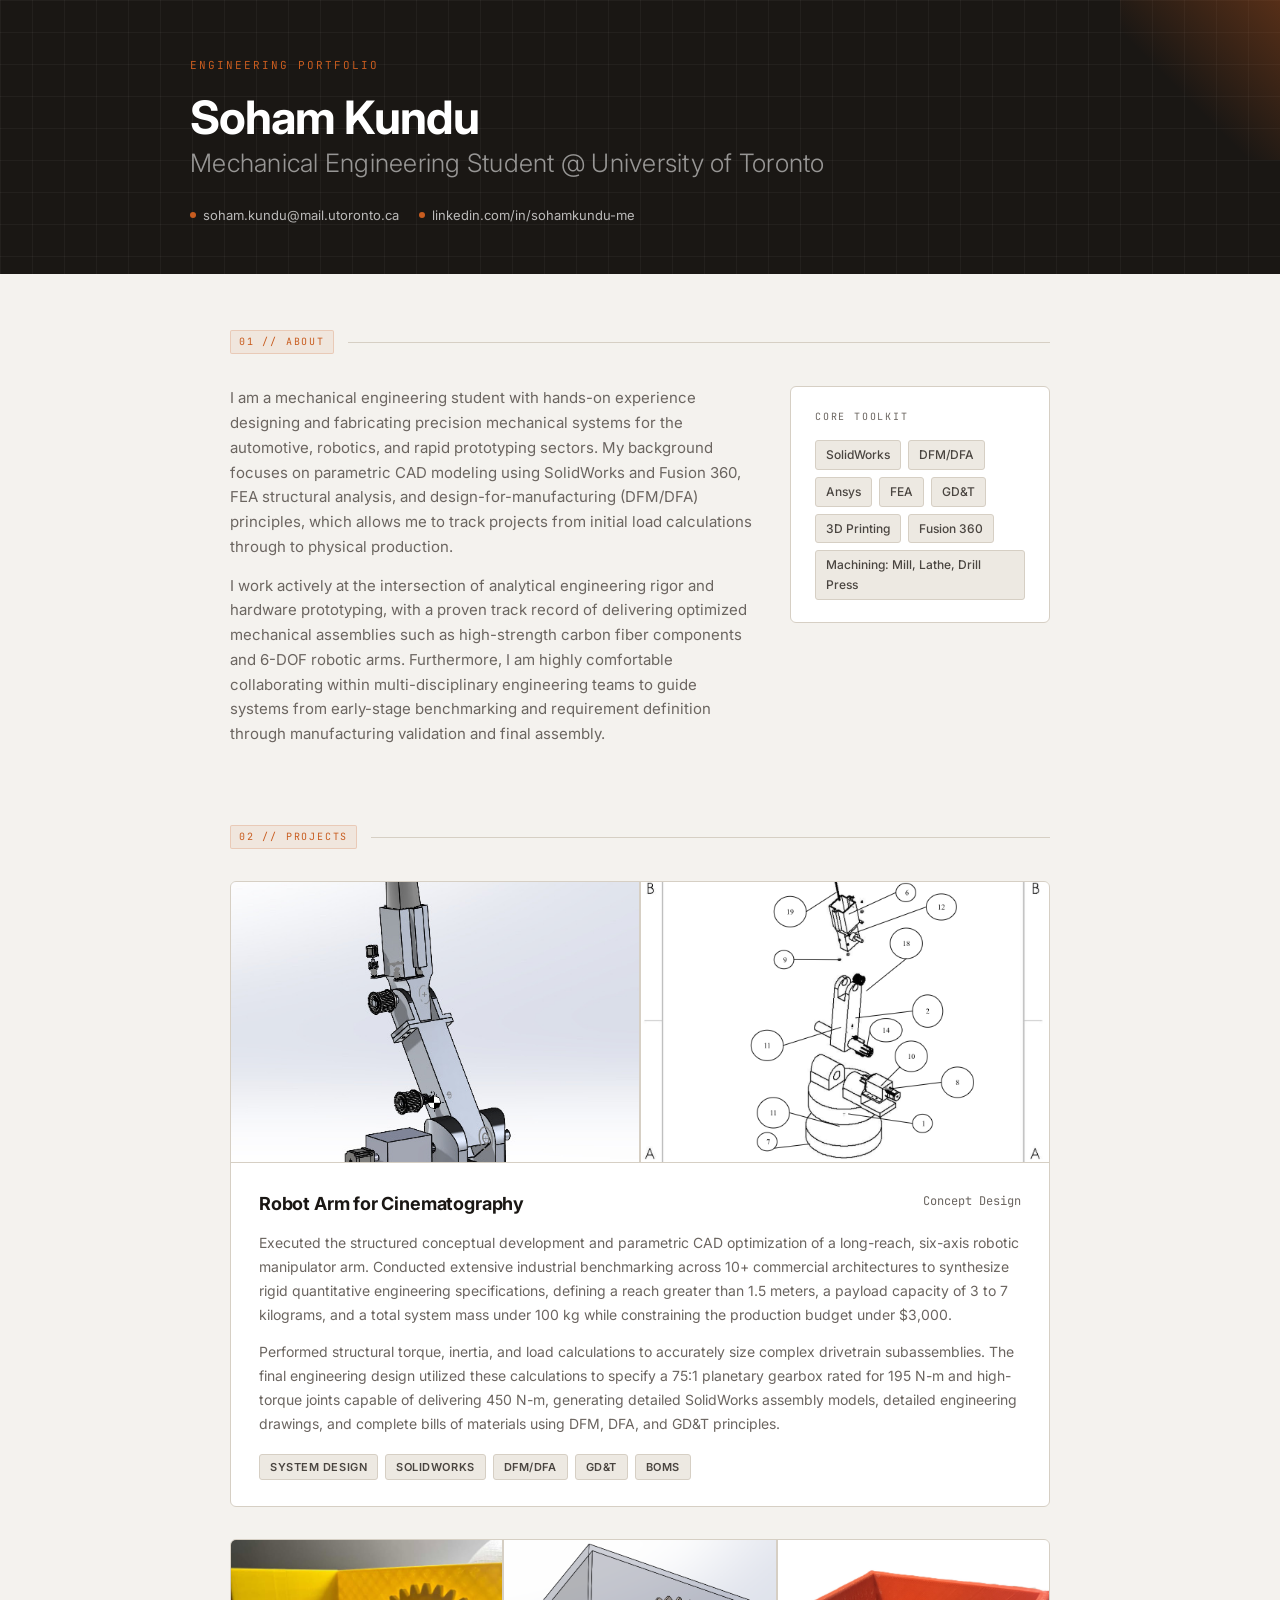
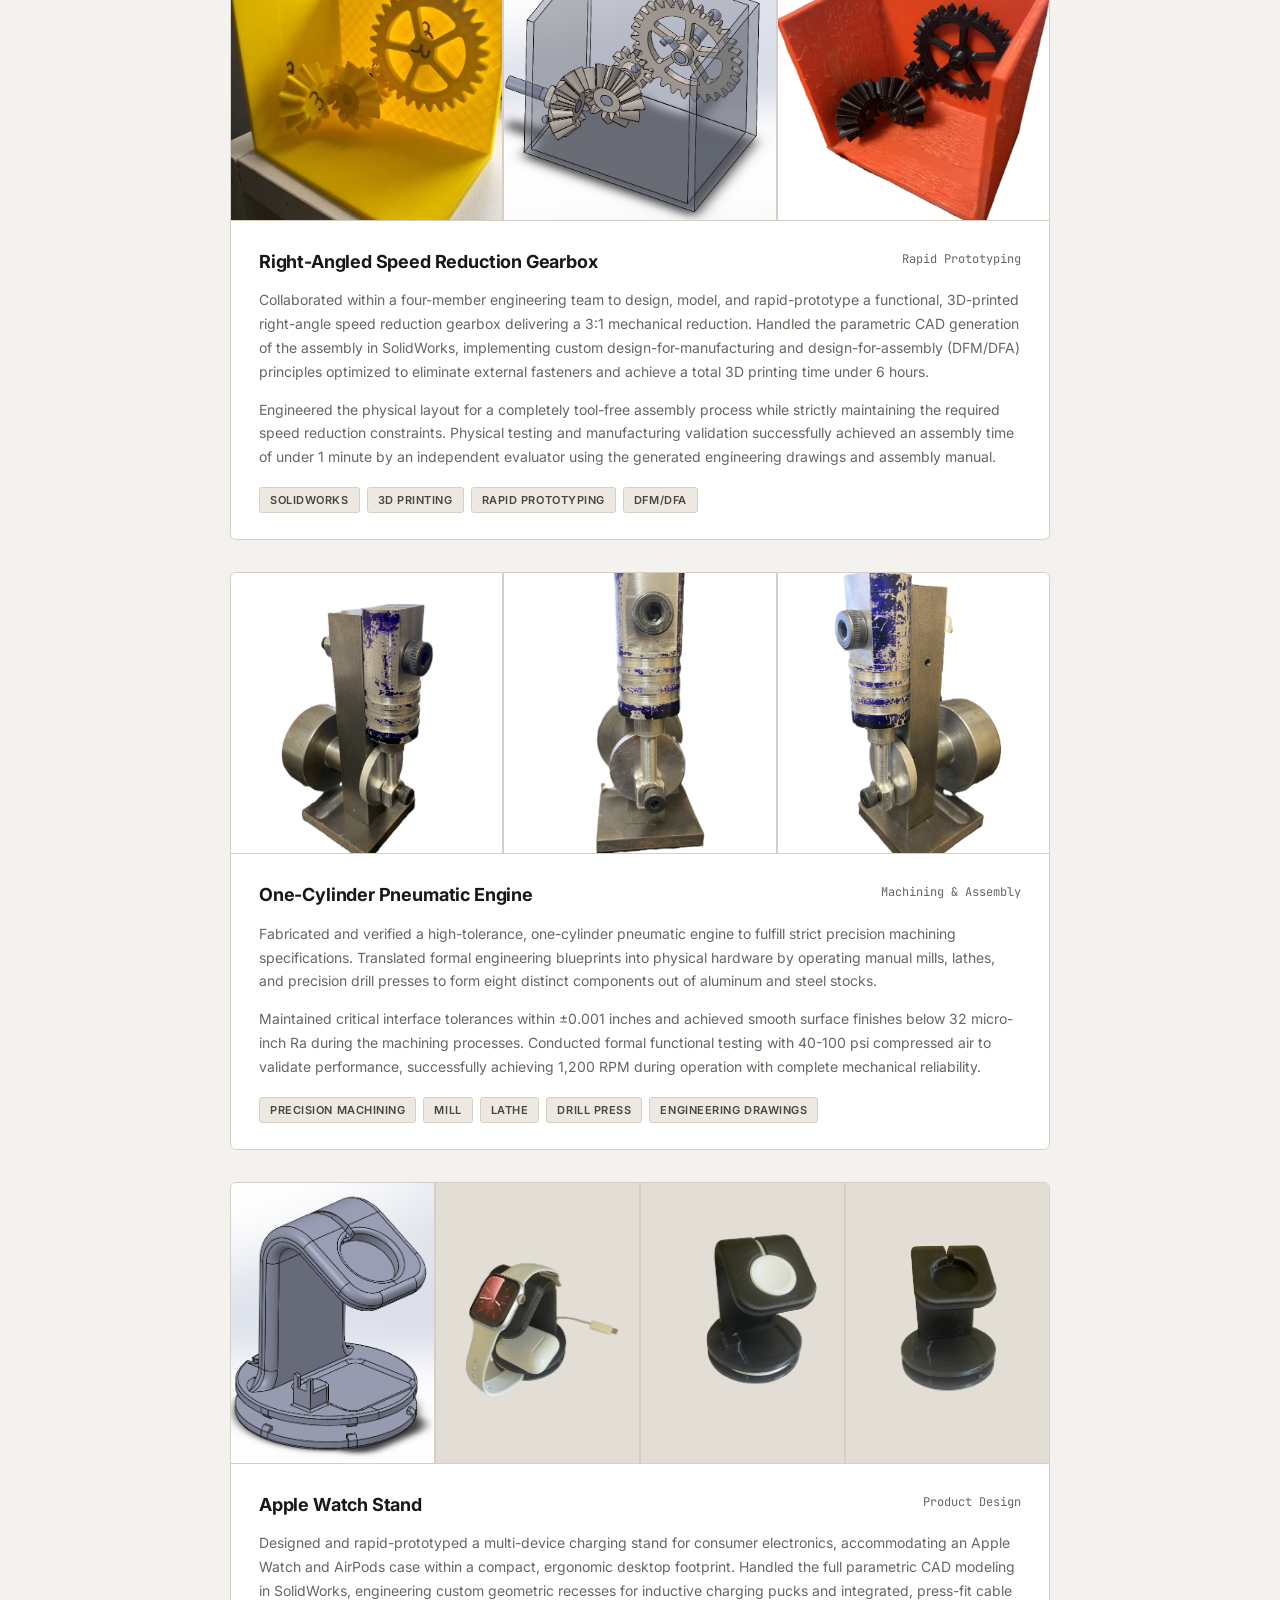
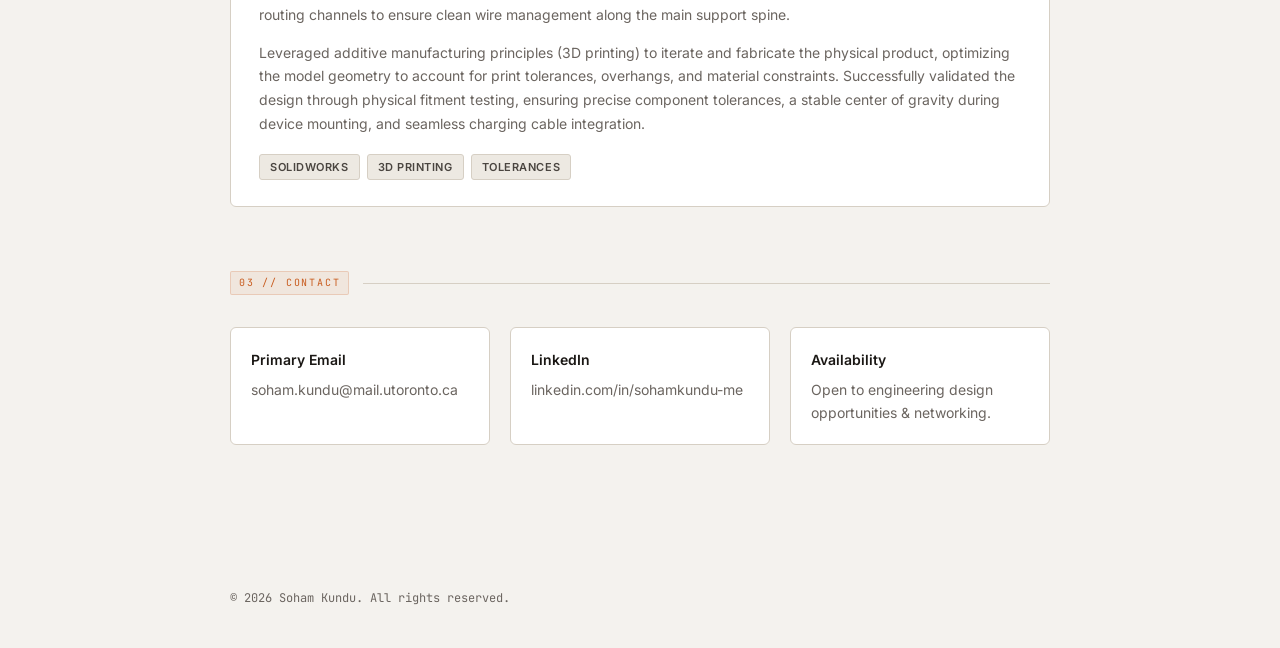
==== commit 8c9ca60e: "Removed nav bar and fixed image resizing for smaller screens" ====
--- a/index.html
+++ b/index.html
@@ -123,42 +123,6 @@
       flex-shrink: 0;
     }
 
-    /* ─── NAV BAR ─── */
-    nav.no-print {
-      background: var(--surface);
-      border-bottom: 1px solid var(--border);
-      position: sticky;
-      top: 0;
-      z-index: 100;
-    }
-
-    .nav-inner {
-      max-width: 900px;
-      margin: 0 auto;
-      padding: 0 40px;
-      display: flex;
-      align-items: center;
-      justify-content: space-between;
-      height: 52px;
-    }
-
-    .nav-links {
-      display: flex;
-      gap: 28px;
-      list-style: none;
-    }
-
-    .nav-links a {
-      font-size: 13px;
-      font-weight: 500;
-      color: var(--muted);
-      text-decoration: none;
-      letter-spacing: .01em;
-      transition: color .15s;
-    }
-
-    .nav-links a:hover { color: var(--ink); }
-
     /* ─── MAIN LAYOUT ─── */
     main {
       max-width: 900px;
@@ -412,8 +376,7 @@
       .about-grid { grid-template-columns: 1fr; }
       header { padding: 40px 24px; }
       main { padding: 40px 24px; }
-      .nav-inner { padding: 0 24px; }
-      .project-gallery { grid-auto-flow: row; grid-auto-columns: auto; }
+      .project-img { height: 160px; }
     }
   </style>
 </head>
@@ -436,16 +399,6 @@
       </div>
     </div>
   </header>
-
-  <nav class="no-print">
-    <div class="nav-inner">
-      <ul class="nav-links">
-        <li><a href="#about">About</a></li>
-        <li><a href="#projects">Projects</a></li>
-        <li><a href="#contact">Contact</a></li>
-      </ul>
-    </div>
-  </nav>
 
   <main>
     <section id="about">
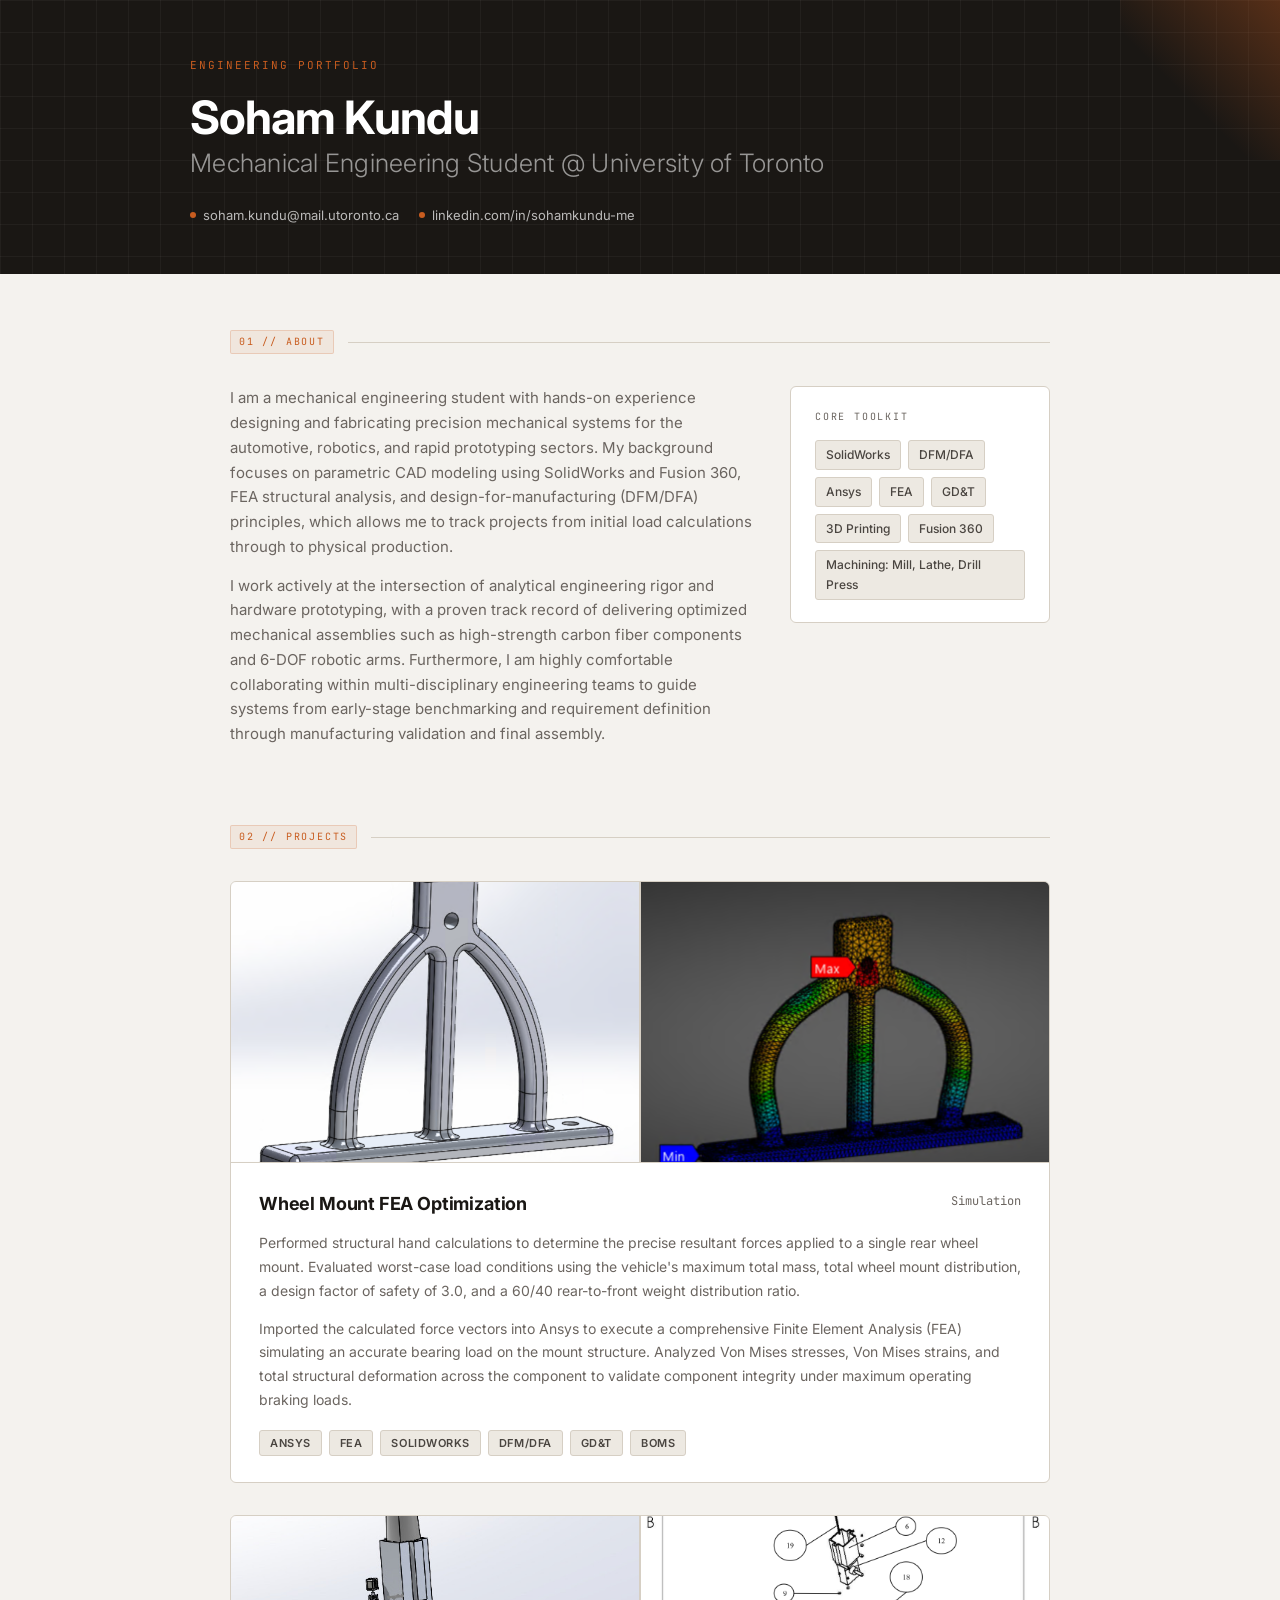
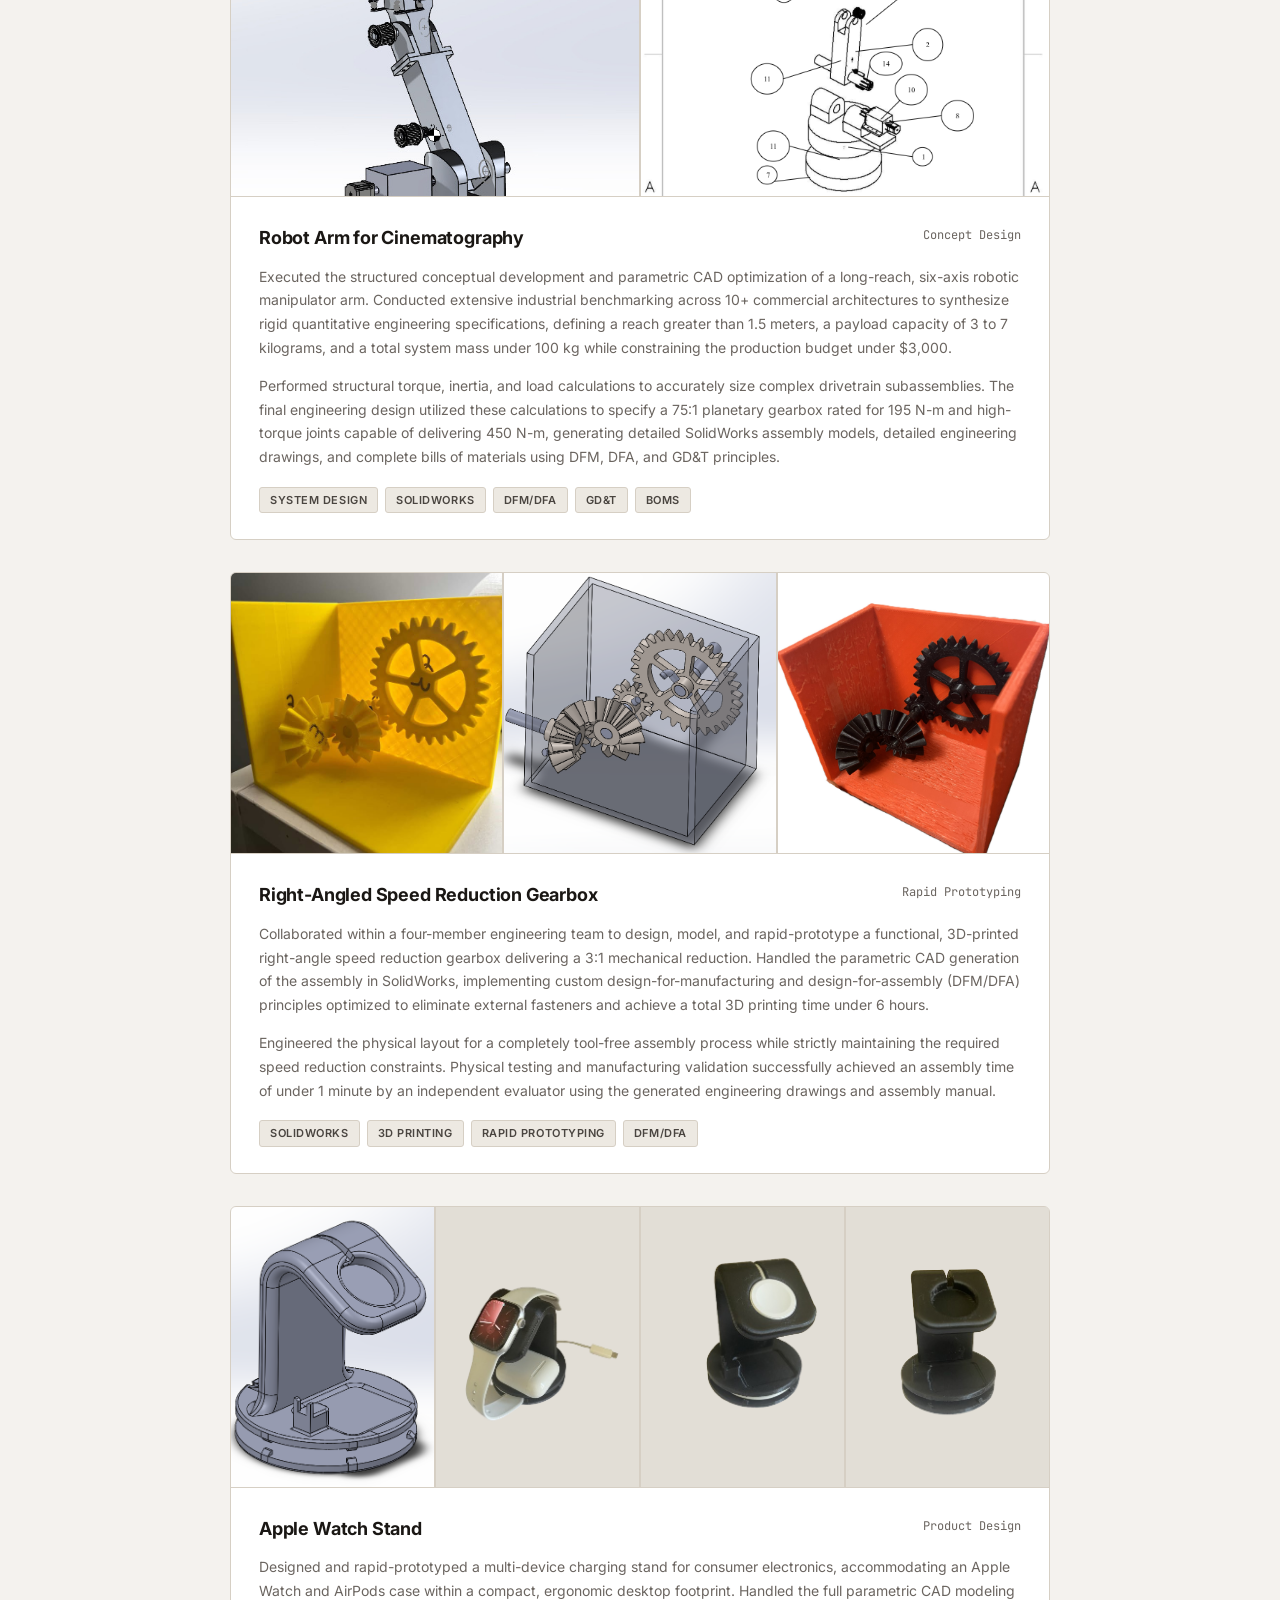
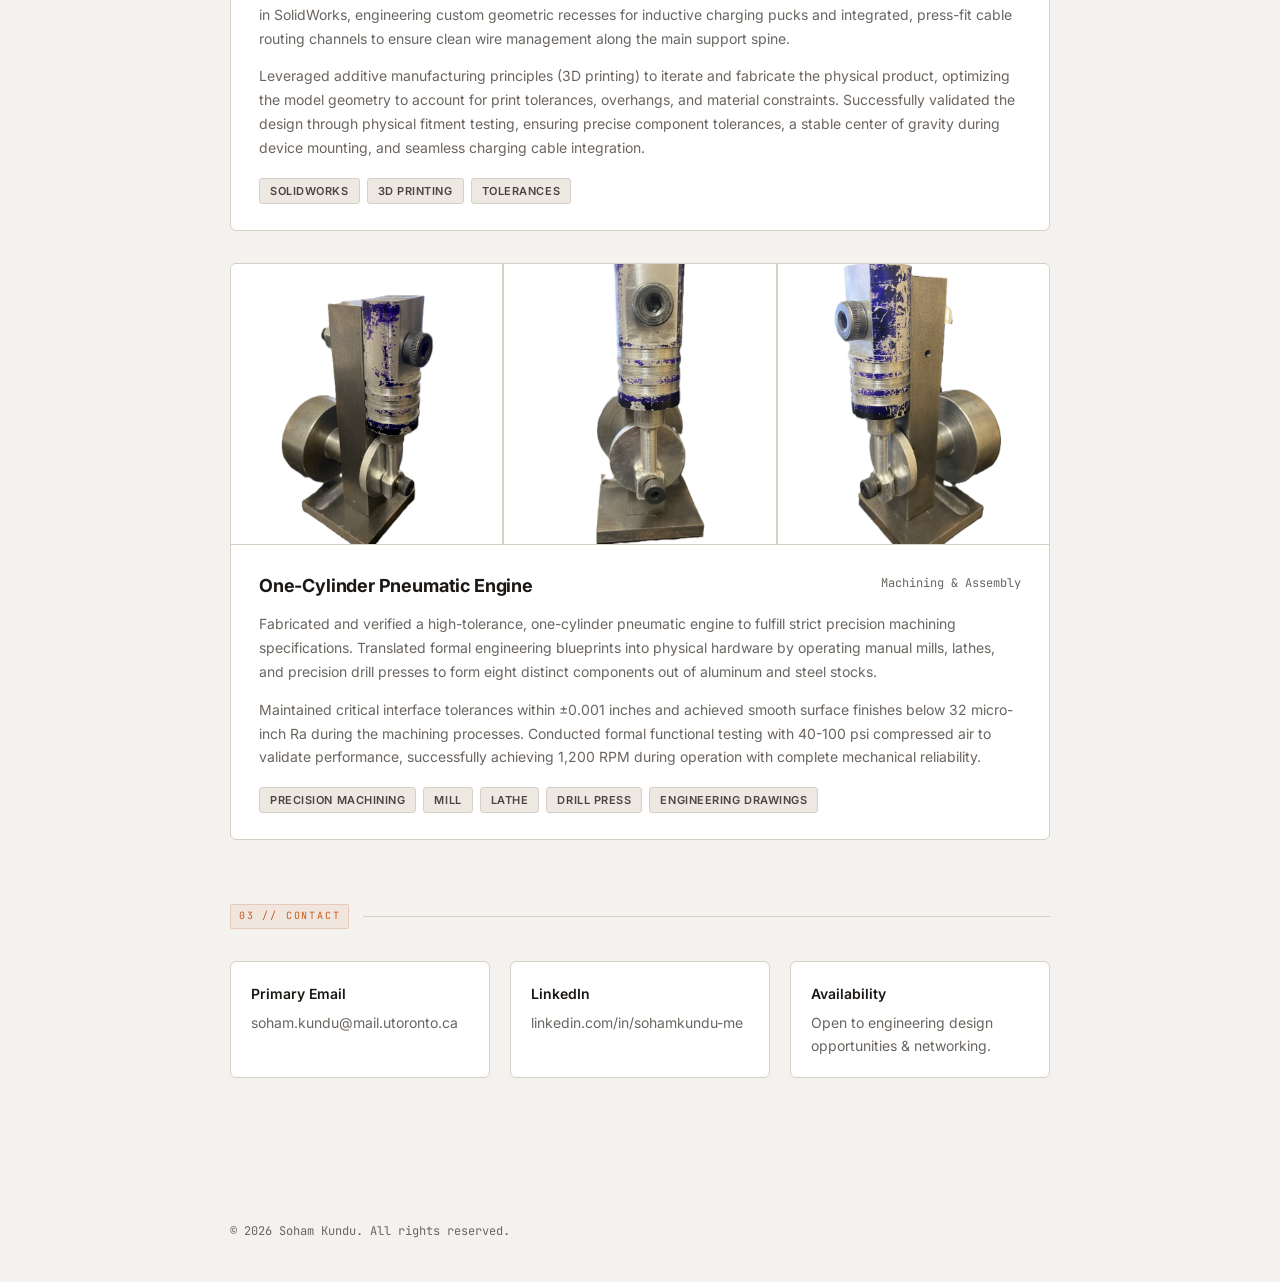
==== commit 3249500e: "Added Wheel Mount Project" ====
--- a/index.html
+++ b/index.html
@@ -437,6 +437,30 @@
 
       <div class="project-card">
         <div class="project-gallery">
+          <img src="/Portfolio Images/UTSM Brake Mount.png" alt="UTSM Brake Mount" class="project-img" />
+          <img src="/Portfolio Images/UTSM Brake Mount FEA Result.png" alt="UTSM Brake Mount FEA Result" class="project-img" />
+        </div>
+        <div class="project-body">
+          <div class="project-header">
+            <h3 class="project-title">Wheel Mount FEA Optimization</h3>
+            <span class="project-year">Simulation</span>
+          </div>
+          <div class="project-desc">
+            <p>Performed structural hand calculations to determine the precise resultant forces applied to a single rear wheel  mount. Evaluated worst-case load conditions using the vehicle's maximum total mass, total wheel mount distribution, a design factor of safety of 3.0, and a 60/40 rear-to-front weight distribution ratio.</p>
+            <p>Imported the calculated force vectors into Ansys to execute a comprehensive Finite Element Analysis (FEA) simulating an accurate bearing load on the mount structure. Analyzed Von Mises stresses, Von Mises strains, and total structural deformation across the component to validate component integrity under maximum operating braking loads.</p></div>
+          <div class="project-tags">
+            <span class="tag">Ansys</span>
+            <span class="tag">FEA</span>
+            <span class="tag">SolidWorks</span>
+            <span class="tag">DFM/DFA</span>
+            <span class="tag">GD&T</span>
+            <span class="tag">BOMs</span>
+          </div>
+        </div>
+      </div>
+
+      <div class="project-card">
+        <div class="project-gallery">
           <img src="/Portfolio Images/RoboticArmCAD.JPG" alt="Robotic Arm CAD model" class="project-img" />
           <img src="/Portfolio Images/RoboticArm_AssemblyDrawing.png" alt="Robotic Arm Assembly Drawing" class="project-img" />
         </div>
@@ -485,6 +509,30 @@
 
       <div class="project-card">
         <div class="project-gallery">
+            <img src="/Portfolio Images/AppleWatchStand_viewCAD.png" alt="Apple Watch Stand CAD View" class="project-img" />
+          <img src="/Portfolio Images/AppleWatchStand_view1.png" alt="Apple Watch Stand View 1" class="project-img" />
+          <img src="/Portfolio Images/AppleWatchStand_view2.png" alt="Apple Watch Stand View 2" class="project-img" />
+          <img src="/Portfolio Images/AppleWatchStand_view3.png" alt="Apple Watch Stand View 3" class="project-img" />
+        </div>
+        <div class="project-body">
+          <div class="project-header">
+            <h3 class="project-title">Apple Watch Stand</h3>
+            <span class="project-year">Product Design</span>
+          </div>
+          <div class="project-desc">
+            <p>Designed and rapid-prototyped a multi-device charging stand for consumer electronics, accommodating an Apple Watch and AirPods case within a compact, ergonomic desktop footprint. Handled the full parametric CAD modeling in SolidWorks, engineering custom geometric recesses for inductive charging pucks and integrated, press-fit cable routing channels to ensure clean wire management along the main support spine.</p>
+            <p>Leveraged additive manufacturing principles (3D printing) to iterate and fabricate the physical product, optimizing the model geometry to account for print tolerances, overhangs, and material constraints. Successfully validated the design through physical fitment testing, ensuring precise component tolerances, a stable center of gravity during device mounting, and seamless charging cable integration.</p>
+          </div>
+          <div class="project-tags">
+            <span class="tag">SolidWorks</span>
+            <span class="tag">3D Printing</span>
+            <span class="tag">Tolerances</span>
+          </div>
+        </div>
+      </div>
+
+      <div class="project-card">
+        <div class="project-gallery">
           <img src="/Portfolio Images/OneCylinderPneumaticEngine.jpg" alt="Pneumatic Engine View 1" class="project-img" />
           <img src="/Portfolio Images/OneCylinderPneumaticEngine_View2.jpg" alt="Pneumatic Engine View 2" class="project-img" />
           <img src="/Portfolio Images/OneCylinderPneumaticEngine_View3.jpg" alt="Pneumatic Engine View 3" class="project-img" />
@@ -504,30 +552,6 @@
             <span class="tag">Lathe</span>
             <span class="tag">Drill Press</span>
             <span class="tag">Engineering Drawings</span>
-          </div>
-        </div>
-      </div>
-
-      <div class="project-card">
-        <div class="project-gallery">
-            <img src="/Portfolio Images/AppleWatchStand_viewCAD.png" alt="Apple Watch Stand CAD View" class="project-img" />
-          <img src="/Portfolio Images/AppleWatchStand_view1.png" alt="Apple Watch Stand View 1" class="project-img" />
-          <img src="/Portfolio Images/AppleWatchStand_view2.png" alt="Apple Watch Stand View 2" class="project-img" />
-          <img src="/Portfolio Images/AppleWatchStand_view3.png" alt="Apple Watch Stand View 3" class="project-img" />
-        </div>
-        <div class="project-body">
-          <div class="project-header">
-            <h3 class="project-title">Apple Watch Stand</h3>
-            <span class="project-year">Product Design</span>
-          </div>
-          <div class="project-desc">
-            <p>Designed and rapid-prototyped a multi-device charging stand for consumer electronics, accommodating an Apple Watch and AirPods case within a compact, ergonomic desktop footprint. Handled the full parametric CAD modeling in SolidWorks, engineering custom geometric recesses for inductive charging pucks and integrated, press-fit cable routing channels to ensure clean wire management along the main support spine.</p>
-            <p>Leveraged additive manufacturing principles (3D printing) to iterate and fabricate the physical product, optimizing the model geometry to account for print tolerances, overhangs, and material constraints. Successfully validated the design through physical fitment testing, ensuring precise component tolerances, a stable center of gravity during device mounting, and seamless charging cable integration.</p>
-          </div>
-          <div class="project-tags">
-            <span class="tag">SolidWorks</span>
-            <span class="tag">3D Printing</span>
-            <span class="tag">Tolerances</span>
           </div>
         </div>
       </div>
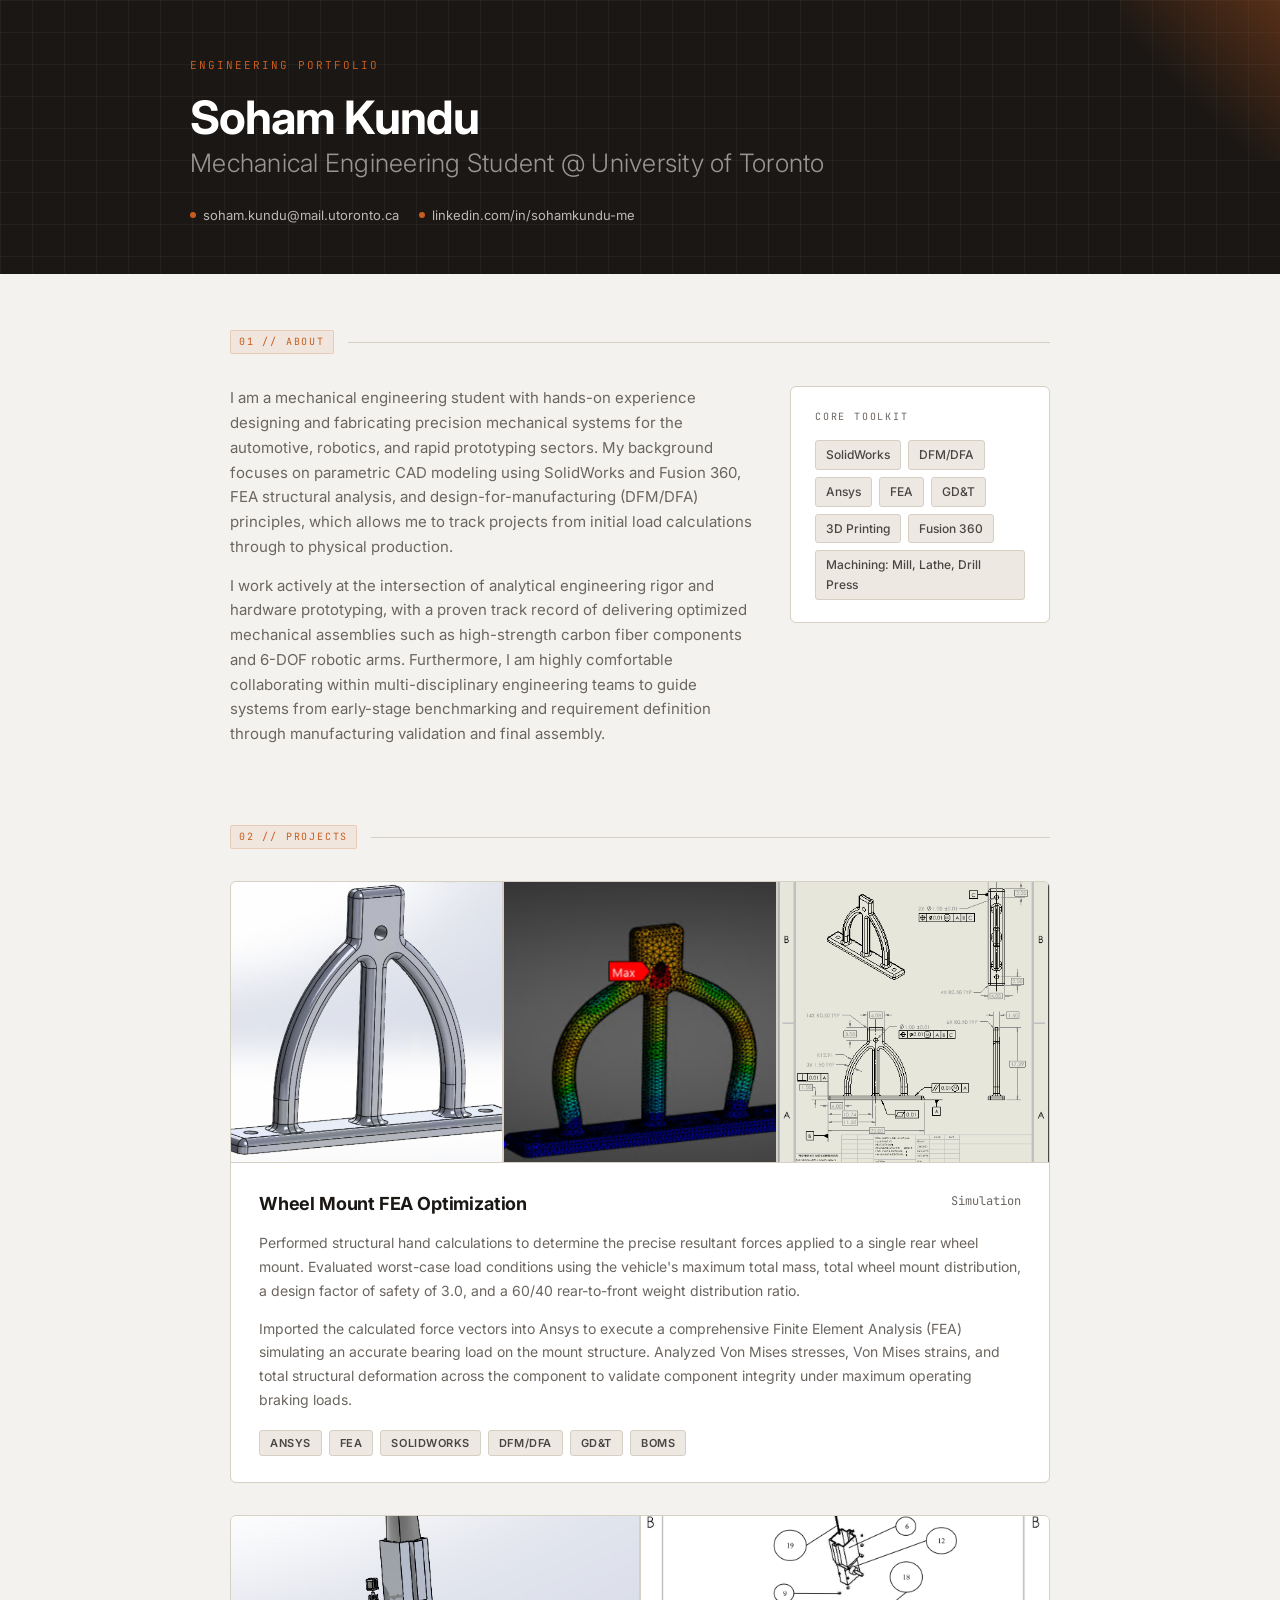
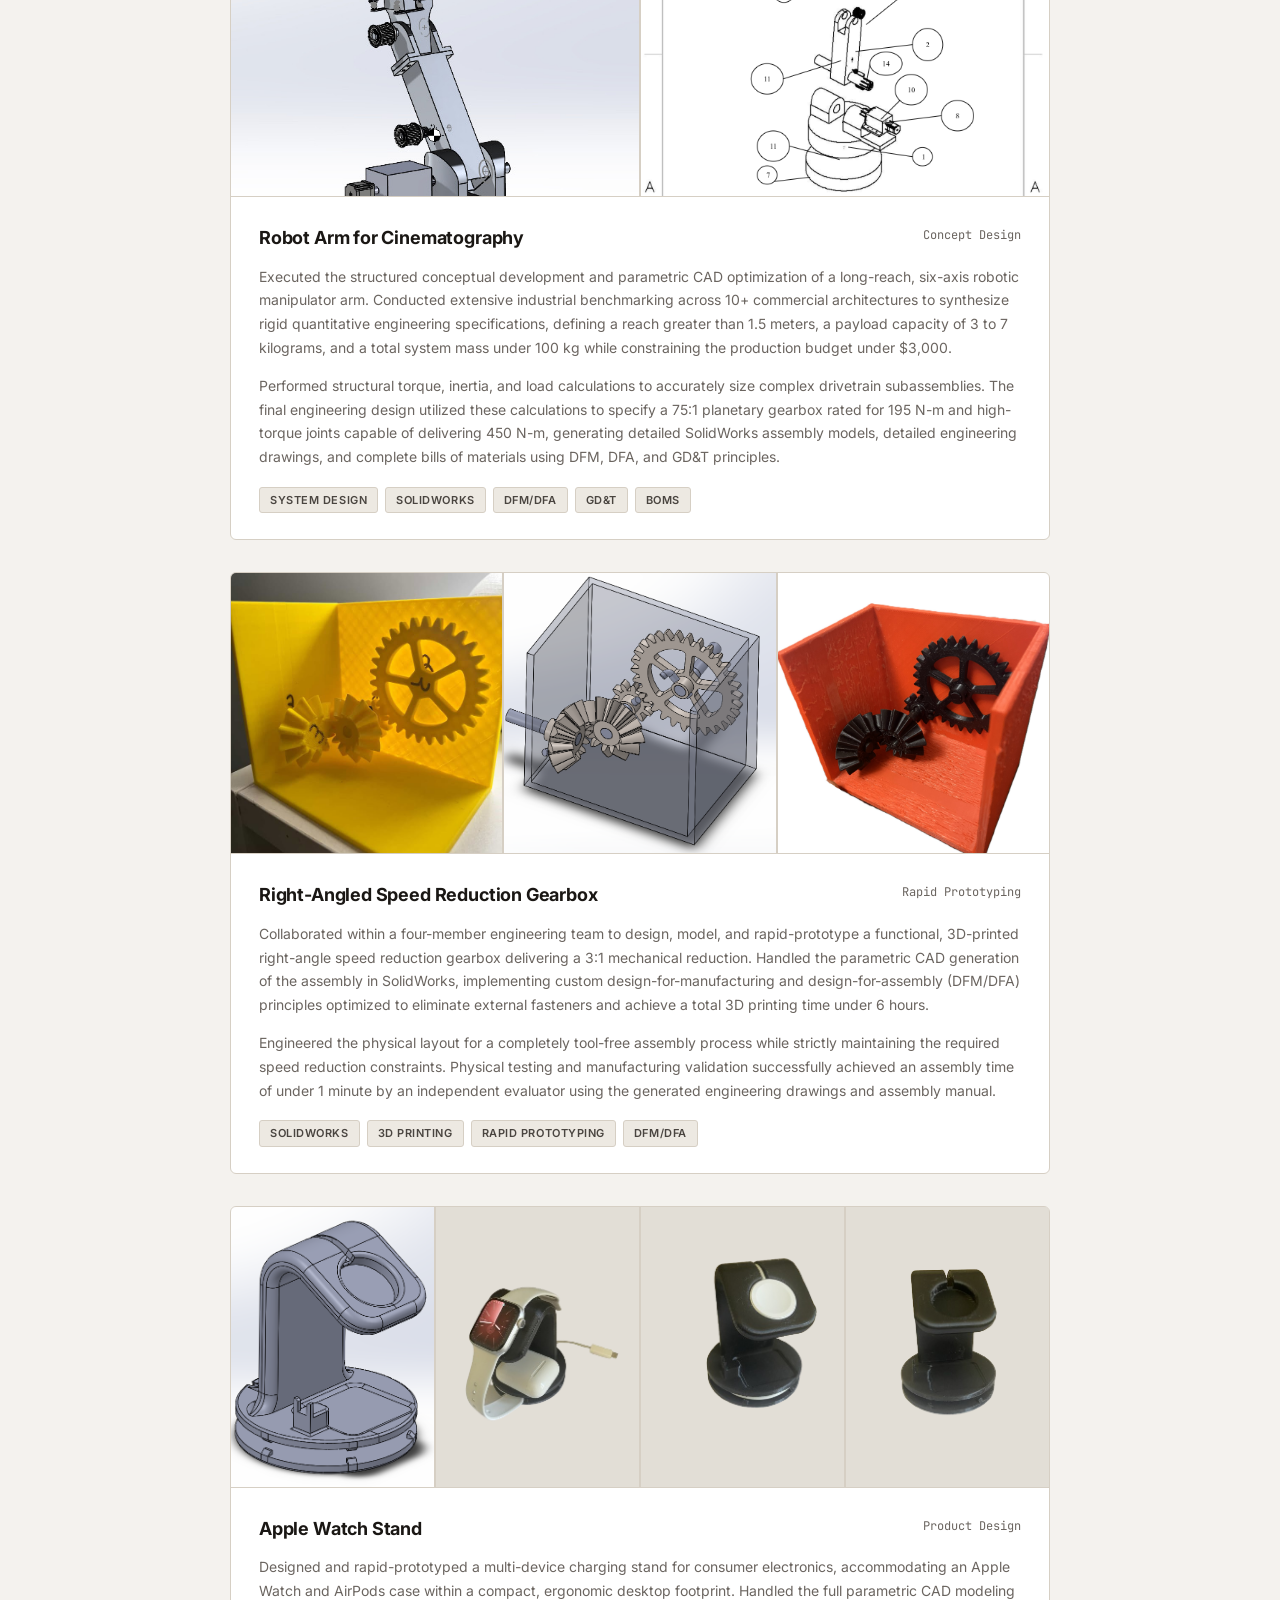
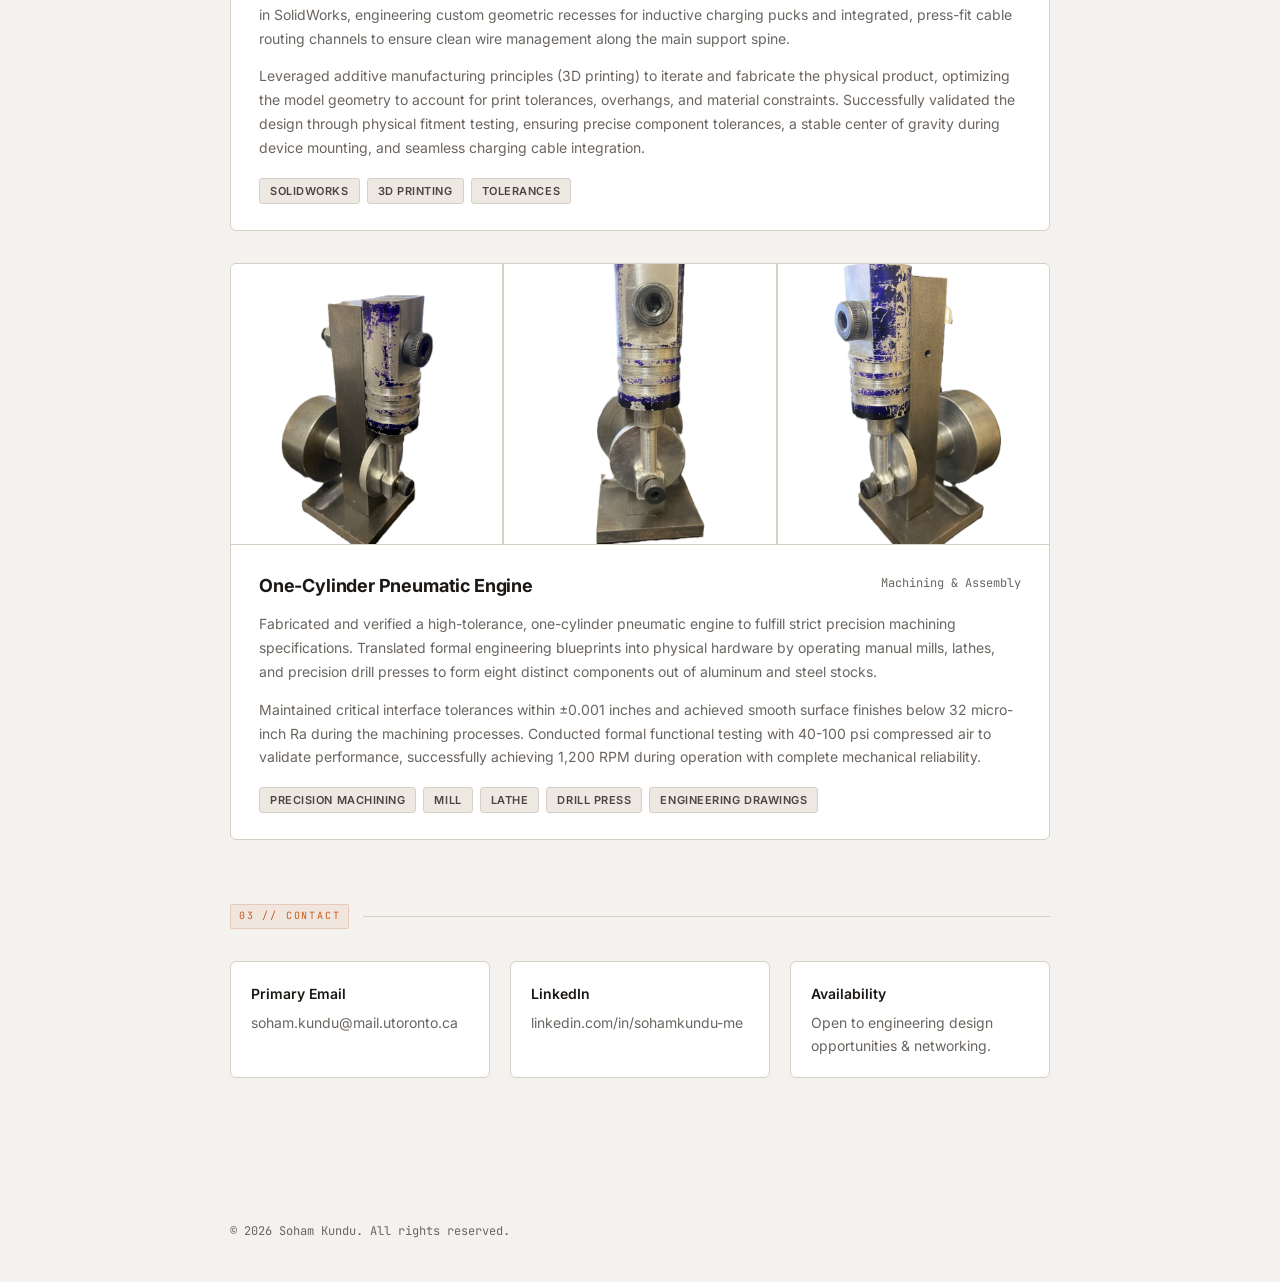
==== commit 908e2eae: "Added GD&T Drawing of part to project" ====
--- a/index.html
+++ b/index.html
@@ -439,6 +439,7 @@
         <div class="project-gallery">
           <img src="/Portfolio Images/UTSM Brake Mount.png" alt="UTSM Brake Mount" class="project-img" />
           <img src="/Portfolio Images/UTSM Brake Mount FEA Result.png" alt="UTSM Brake Mount FEA Result" class="project-img" />
+          <img src="/Portfolio Images/UTSM Brake Mount GD&T drawing.png" alt="UTSM Brake Mount GD&T drawing" class="project-img" />
         </div>
         <div class="project-body">
           <div class="project-header">
